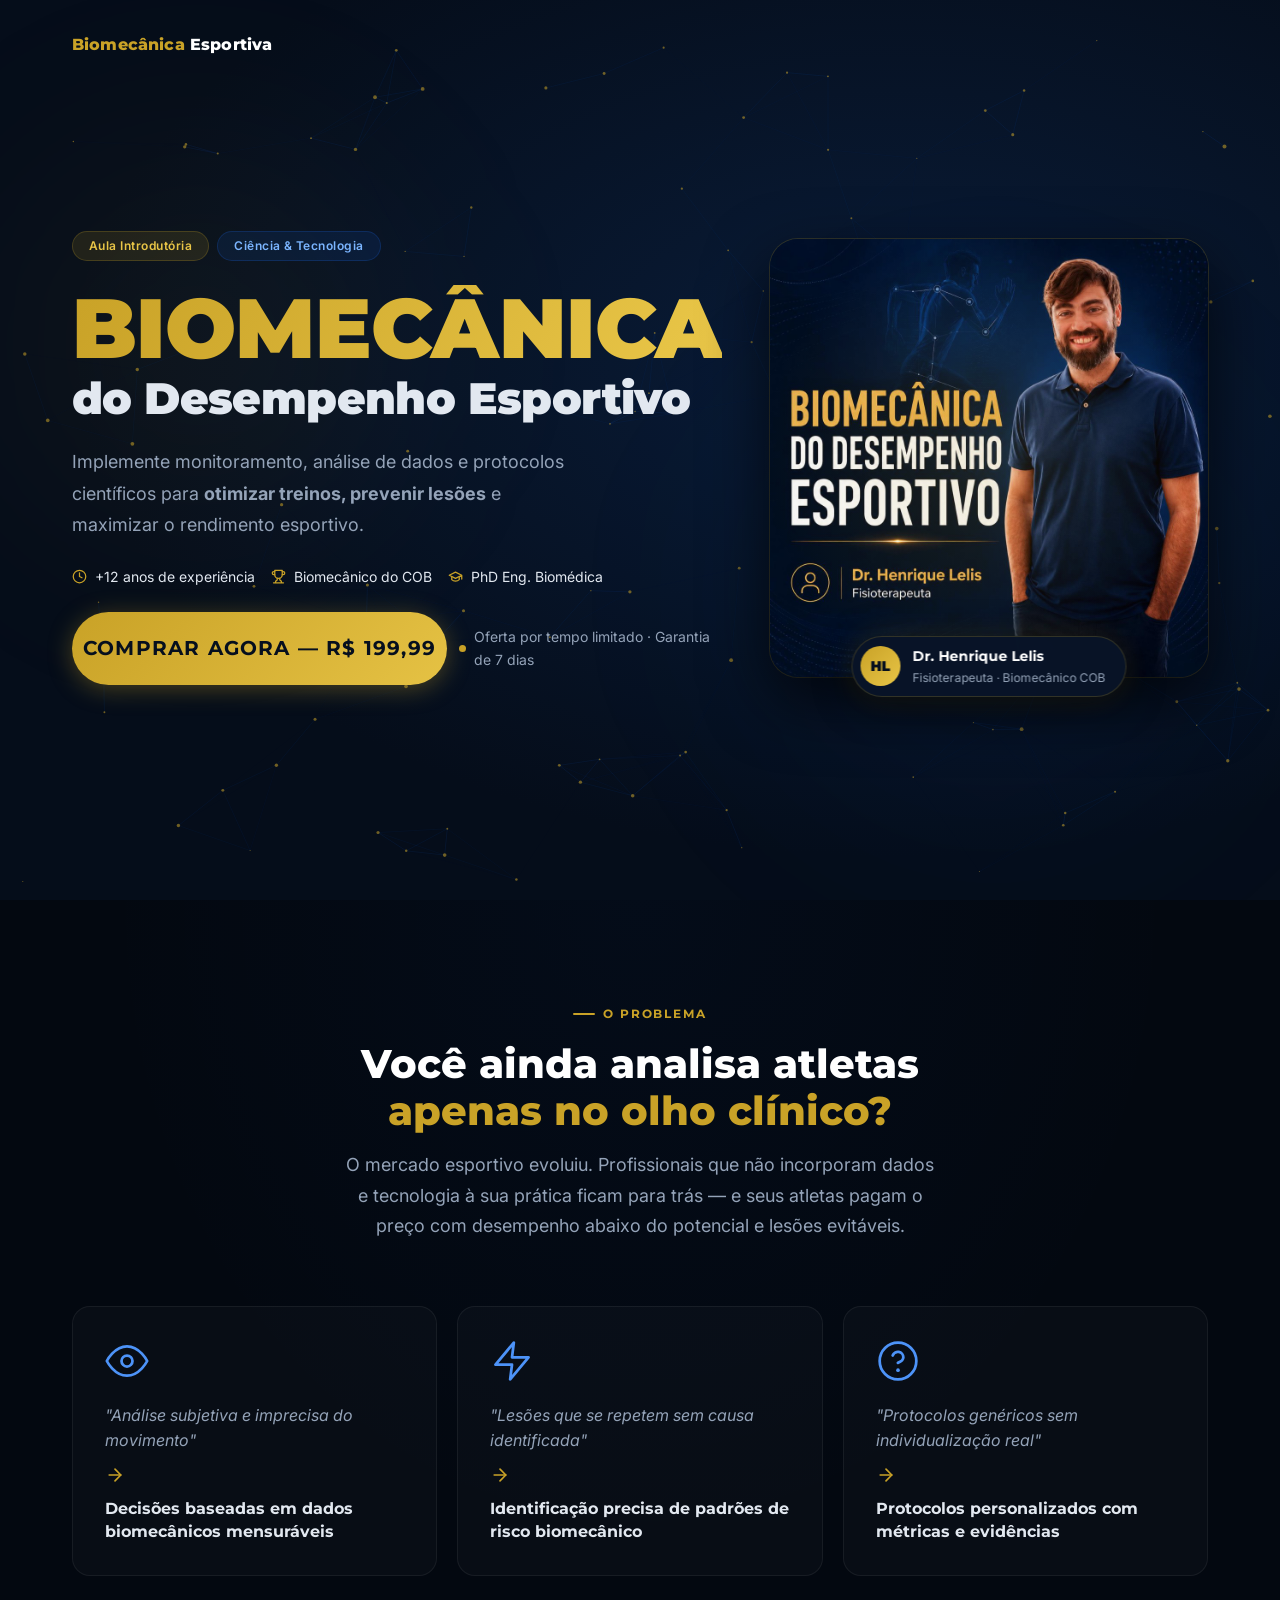
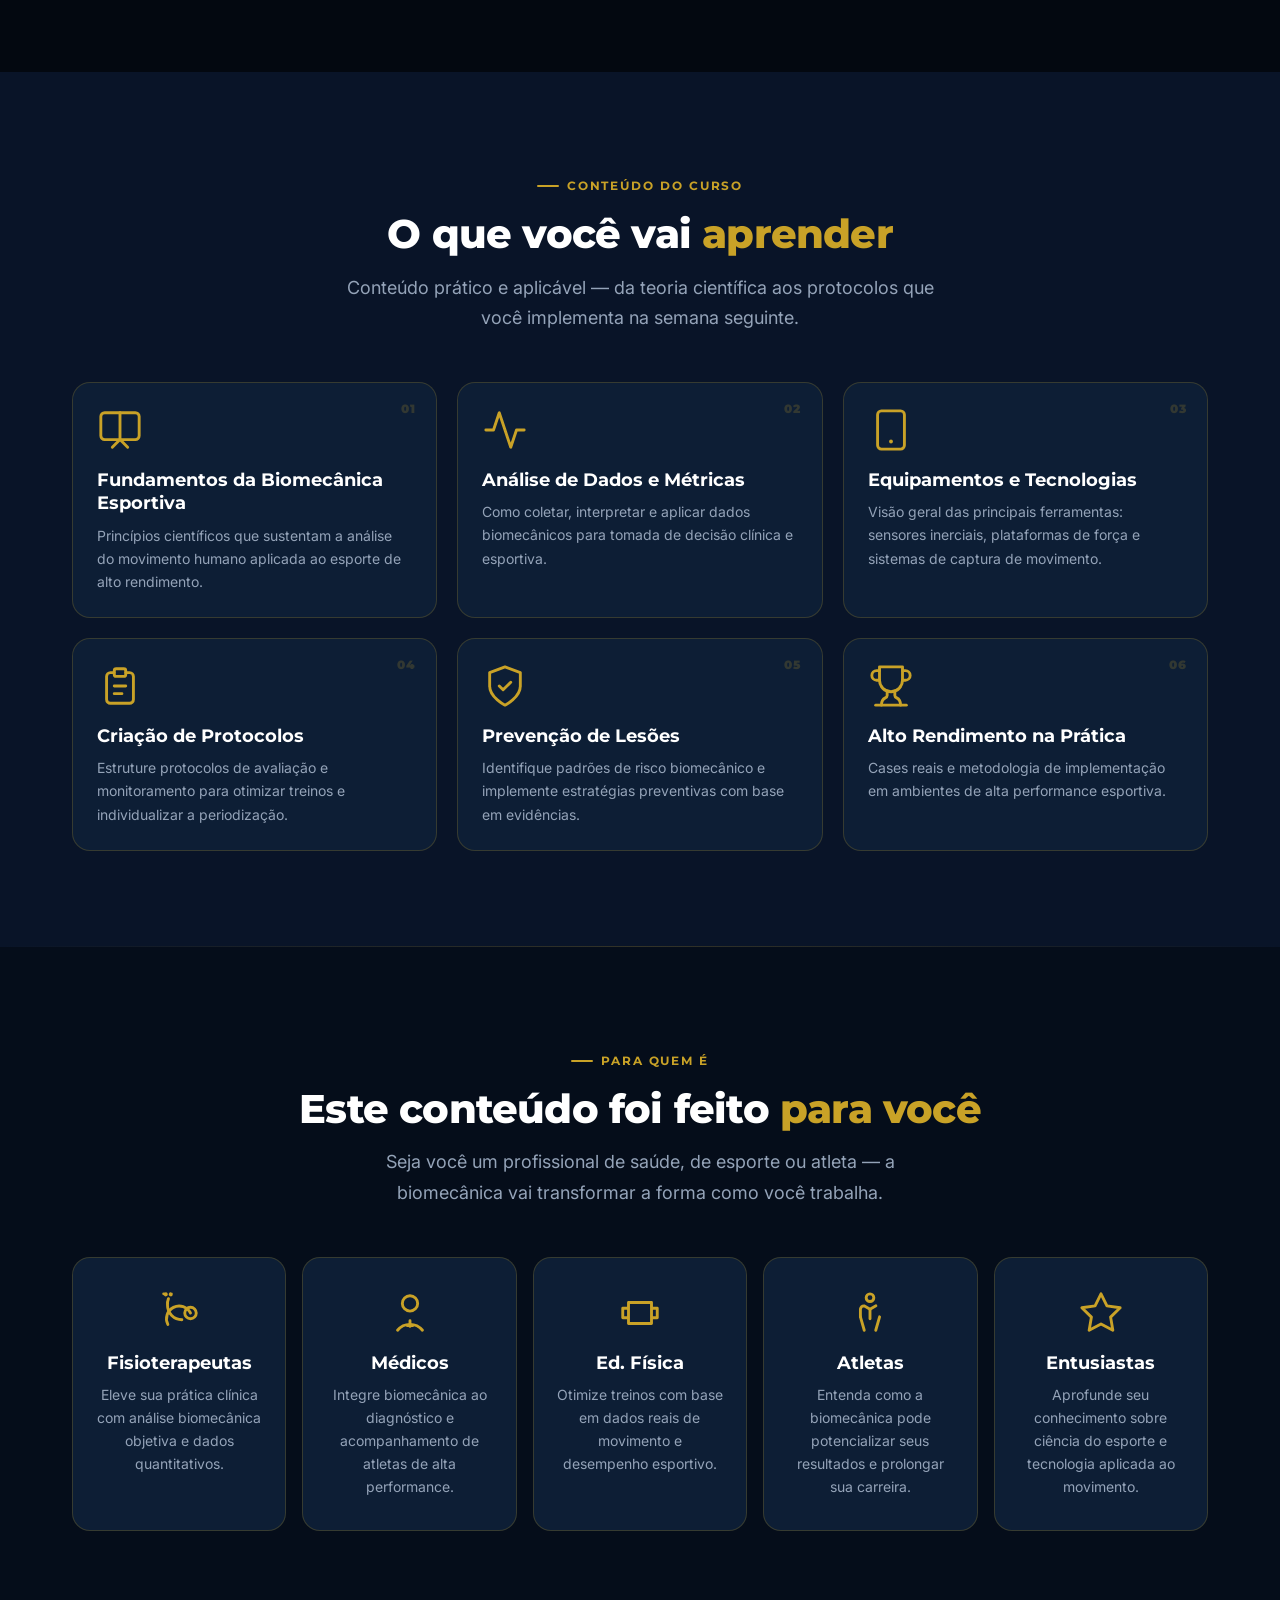
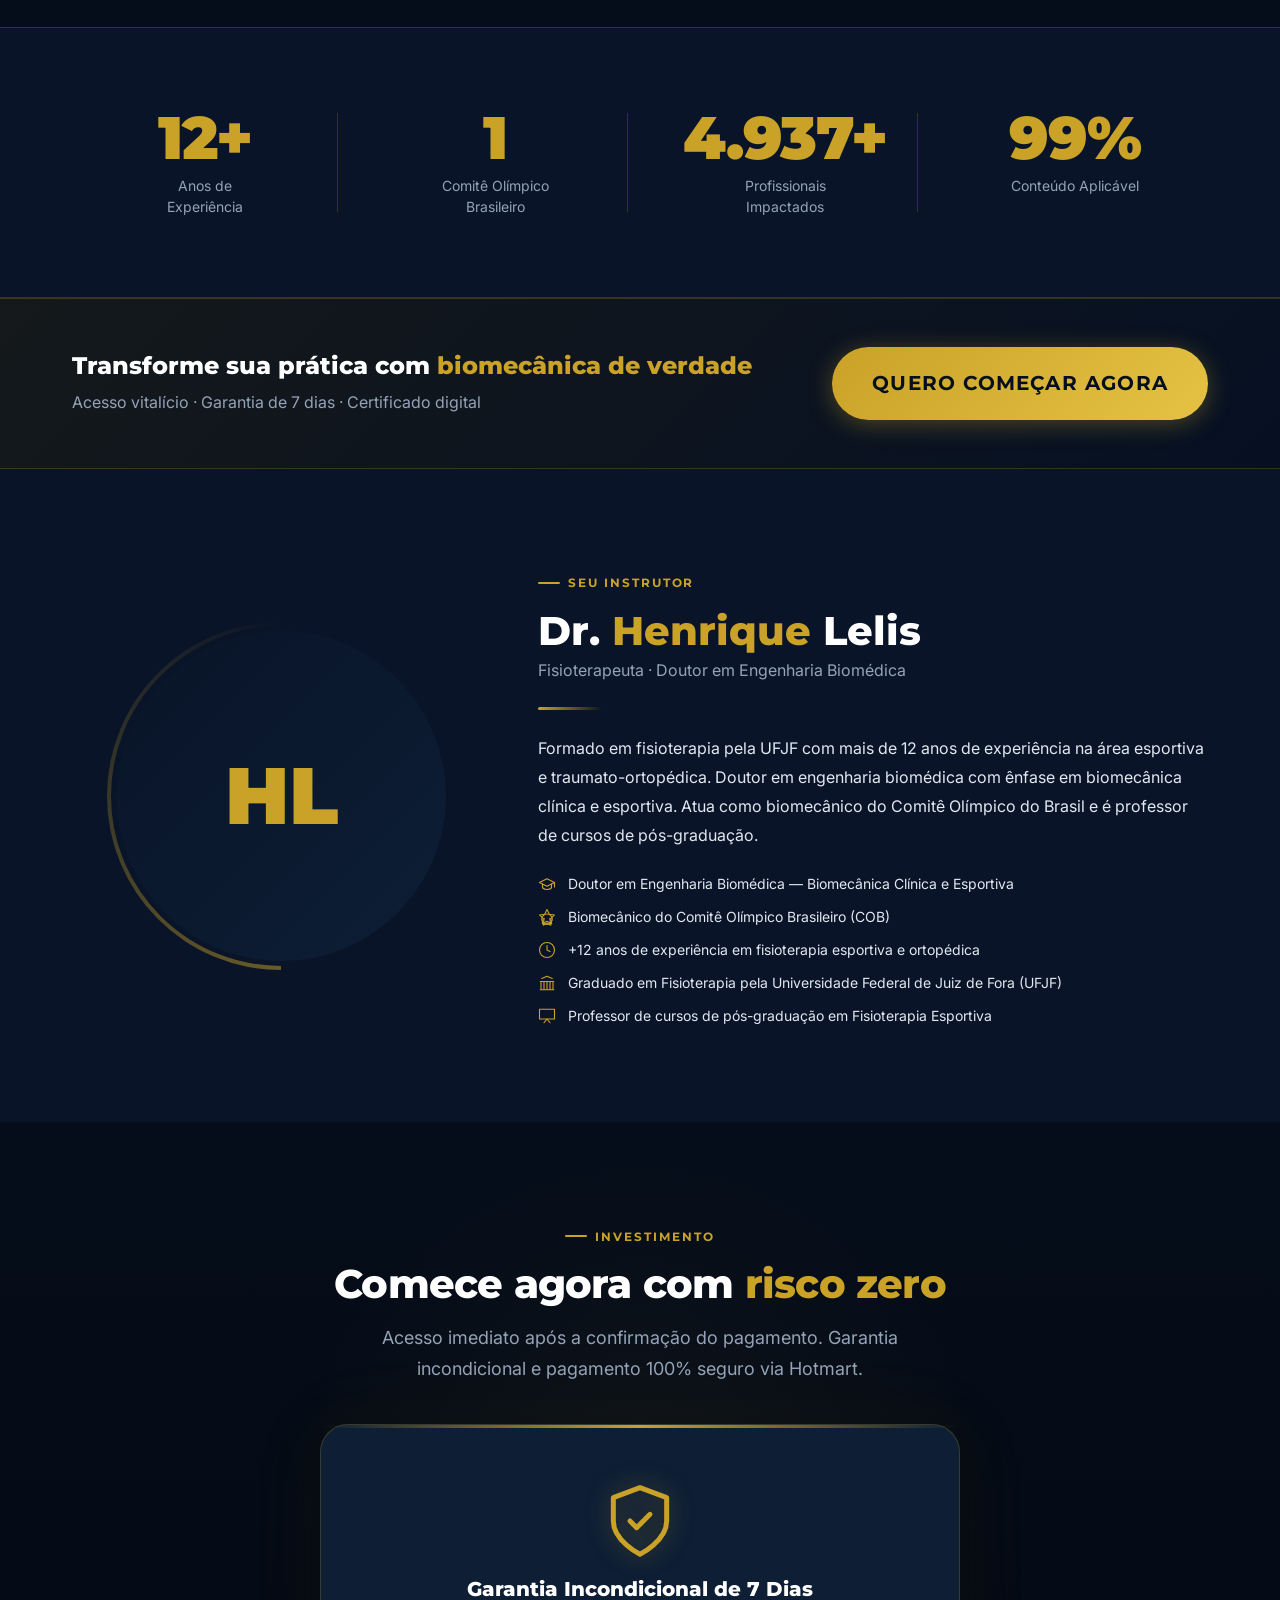
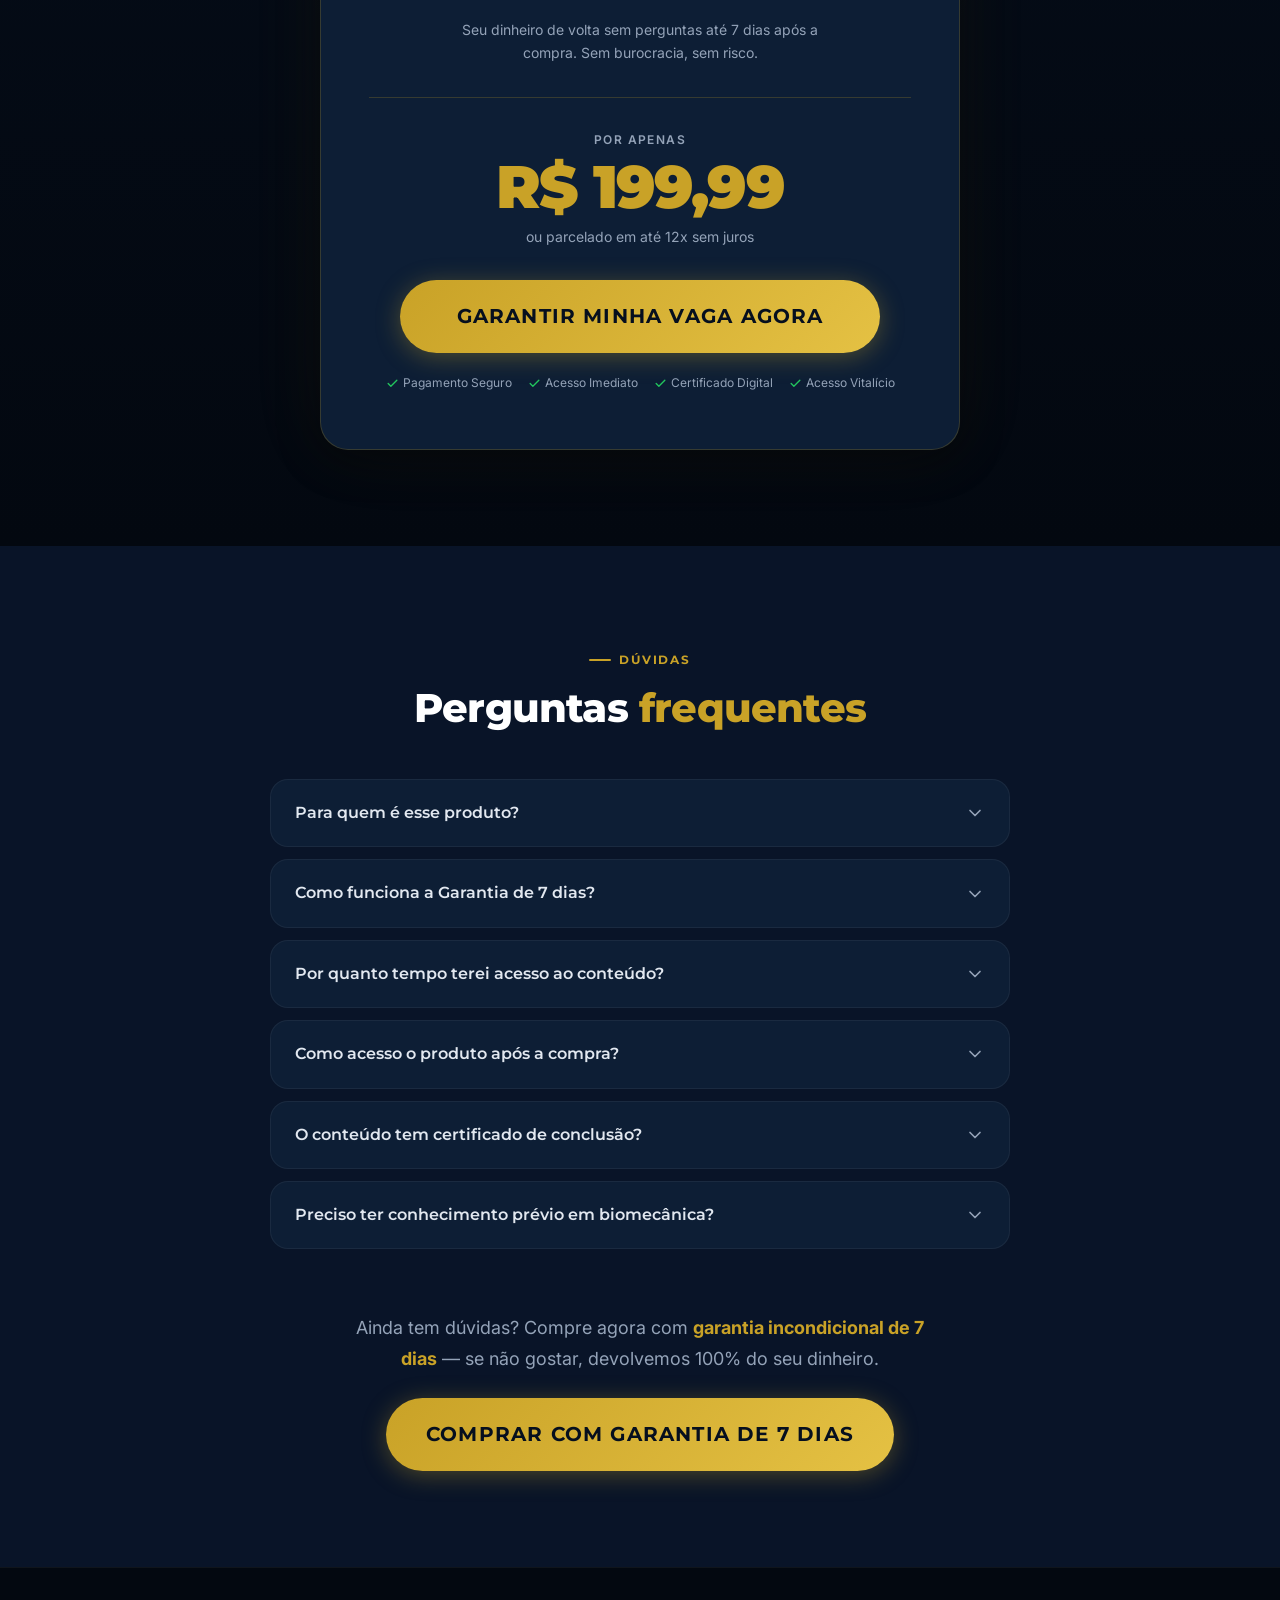
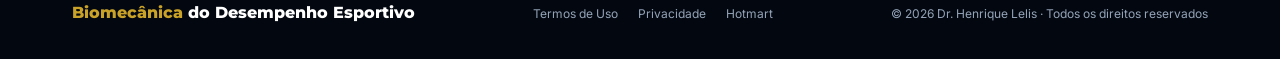
==== index.html @ dc5bc46b "Initial landing page" ====
<!DOCTYPE html>
<html lang="pt-BR">
<head>
  <meta charset="UTF-8" />
  <meta name="viewport" content="width=device-width, initial-scale=1.0" />
  <meta name="description" content="Biomecânica do Desempenho Esportivo — Tecnologia aplicada ao alto rendimento com Dr. Henrique Lelis, biomecânico do Comitê Olímpico Brasileiro. Aprenda a otimizar treinos, prevenir lesões e maximizar resultados." />
  <meta name="theme-color" content="#050D1A" />

  <!-- Open Graph / Social sharing -->
  <meta property="og:type"        content="website" />
  <meta property="og:title"       content="Biomecânica do Desempenho Esportivo — Dr. Henrique Lelis" />
  <meta property="og:description" content="Implemente monitoramento, análise de dados e protocolos para otimizar treinos, prevenir lesões e maximizar resultados esportivos." />
  <meta property="og:image"       content="assets/course-cover.png" />

  <title>Biomecânica do Desempenho Esportivo — Dr. Henrique Lelis</title>

  <!-- Preconnect -->
  <link rel="preconnect" href="https://fonts.googleapis.com" />
  <link rel="preconnect" href="https://fonts.gstatic.com" crossorigin />

  <!-- Google Fonts: Montserrat (headings) + Inter (body) -->
  <link
    href="https://fonts.googleapis.com/css2?family=Inter:wght@400;500;600&family=Montserrat:wght@700;800;900&display=swap"
    rel="stylesheet"
  />

  <link rel="stylesheet" href="css/styles.css" />
</head>
<body>

  <!-- ============================================================
       STICKY HEADER
       ============================================================ -->
  <header id="header" role="banner">
    <div class="container">
      <div class="header-inner">
        <a href="#hero" class="header-logo" aria-label="Topo da página">
          <span class="header-logo-accent">Biomecânica</span>&nbsp;Esportiva
        </a>
        <nav class="header-cta" aria-label="Ação principal">
          <a
            href="#"
            class="btn btn-primary"
            data-cta="header"
            aria-label="Comprar o curso agora"
          >
            <span>Comprar Agora</span>
          </a>
        </nav>
      </div>
    </div>
  </header>

  <main id="main-content">

    <!-- ============================================================
         HERO SECTION
         ============================================================ -->
    <section id="hero" aria-label="Apresentação do curso">
      <!-- Particle canvas (behind everything) -->
      <canvas id="hero-canvas" aria-hidden="true"></canvas>

      <!-- Atmospheric glow overlays -->
      <div class="hero-glow hero-glow-gold" aria-hidden="true"></div>
      <div class="hero-glow hero-glow-blue"  aria-hidden="true"></div>

      <div class="hero-inner">

        <!-- LEFT: Text content -->
        <div class="hero-content">
          <!-- Badges -->
          <div class="hero-badges">
            <span class="badge badge-gold">Aula Introdutória</span>
            <span class="badge badge-blue">Ciência &amp; Tecnologia</span>
          </div>

          <!-- Headline -->
          <h1 class="hero-headline">
            <span class="hero-headline-accent">BIOMECÂNICA</span>
            <span class="hero-headline-sub">do Desempenho Esportivo</span>
          </h1>

          <!-- Tagline -->
          <p class="hero-tagline">
            Implemente monitoramento, análise de dados e protocolos científicos
            para <strong>otimizar treinos, prevenir lesões</strong> e maximizar
            o rendimento esportivo.
          </p>

          <!-- Trust signals -->
          <ul class="hero-trust" aria-label="Credenciais do instrutor">
            <li class="trust-item">
              <svg class="trust-icon" viewBox="0 0 24 24" fill="none" stroke="currentColor" stroke-width="2" stroke-linecap="round" stroke-linejoin="round" aria-hidden="true"><circle cx="12" cy="12" r="10"/><polyline points="12 6 12 12 16 14"/></svg>
              <span>+12 anos de experiência</span>
            </li>
            <li class="trust-item">
              <svg class="trust-icon" viewBox="0 0 24 24" fill="none" stroke="currentColor" stroke-width="2" stroke-linecap="round" stroke-linejoin="round" aria-hidden="true"><path d="M18 2H6v7a6 6 0 0012 0V2z"/><path d="M6 9H4.5a2.5 2.5 0 010-5H6M18 9h1.5a2.5 2.5 0 000-5H18"/><path d="M4 22h16M10 14.66V17c0 .55-.47.98-.97 1.21C7.85 18.75 7 20.24 7 22M14 14.66V17c0 .55.47.98.97 1.21C16.15 18.75 17 20.24 17 22"/></svg>
              <span>Biomecânico do COB</span>
            </li>
            <li class="trust-item">
              <svg class="trust-icon" viewBox="0 0 24 24" fill="none" stroke="currentColor" stroke-width="2" stroke-linecap="round" stroke-linejoin="round" aria-hidden="true"><path d="M22 10v6M2 10l10-5 10 5-10 5z"/><path d="M6 12v5c3 3 9 3 12 0v-5"/></svg>
              <span>PhD Eng. Biomédica</span>
            </li>
          </ul>

          <!-- CTA group -->
          <div class="hero-cta-group">
            <a
              href="#"
              class="btn btn-primary btn-lg btn-pulse"
              data-cta="hero"
              aria-label="Comprar o curso Biomecânica do Desempenho Esportivo"
            >
              <span>COMPRAR AGORA — R$&nbsp;199,99</span>
            </a>
            <div class="hero-urgency" aria-live="polite">
              <span class="urgency-dot" aria-hidden="true"></span>
              <span>Oferta por tempo limitado &middot; Garantia de 7 dias</span>
            </div>
          </div>
        </div>

        <!-- RIGHT: Course cover image -->
        <div class="hero-visual">
          <div class="hero-img-container">
            <div class="hero-img-halo" aria-hidden="true"></div>

            <!-- Course cover (fallback to CSS block if missing) -->
            <img
              src="assets/course-cover.png"
              alt="Capa do curso Biomecânica do Desempenho Esportivo com Dr. Henrique Lelis"
              class="hero-cover-img"
              loading="eager"
              onerror="this.style.display='none';this.nextElementSibling.style.display='flex';"
            />
            <div class="hero-cover-fallback" aria-hidden="true">
              <svg width="72" height="72" viewBox="0 0 24 24" fill="none" stroke="rgba(201,162,39,0.35)" stroke-width="1" stroke-linecap="round" stroke-linejoin="round"><circle cx="12" cy="4" r="2"/><path d="M15.09 8.26L12 10l-3.09-1.74A2 2 0 007 10v4M12 10v5M7 14l2 7M17 14l-2 7"/></svg>
              <span class="hero-cover-fallback-title">BIOMECÂNICA<br/>DO DESEMPENHO<br/>ESPORTIVO</span>
            </div>

            <!-- Author badge -->
            <div class="hero-author-badge" aria-label="Instrutor">
              <div class="badge-avatar" aria-hidden="true">HL</div>
              <div class="badge-info">
                <span class="badge-name">Dr. Henrique Lelis</span>
                <span class="badge-role">Fisioterapeuta · Biomecânico COB</span>
              </div>
            </div>
          </div>
        </div>

      </div>
    </section>

    <!-- ============================================================
         PAIN → SOLUTION SECTION
         ============================================================ -->
    <section id="pain" class="section-py" aria-labelledby="pain-heading">
      <div class="container">
        <div class="pain-header text-center" data-reveal>
          <p class="section-label">O problema</p>
          <h2 id="pain-heading" class="pain-headline">
            Você ainda analisa atletas<br />
            <span>apenas no olho clínico?</span>
          </h2>
          <p class="pain-sub">
            O mercado esportivo evoluiu. Profissionais que não incorporam dados
            e tecnologia à sua prática ficam para trás — e seus atletas pagam
            o preço com desempenho abaixo do potencial e lesões evitáveis.
          </p>
        </div>

        <div id="pain-grid" class="pain-grid" data-reveal aria-label="Problemas e soluções">
          <!-- Populated by JS from CONFIG.painPoints -->
        </div>
      </div>
    </section>

    <!-- ============================================================
         MODULES / WHAT YOU'LL LEARN
         ============================================================ -->
    <section id="modules" class="section-py" aria-labelledby="modules-heading">
      <div class="container">
        <div class="modules-header text-center" data-reveal>
          <p class="section-label">Conteúdo do curso</p>
          <h2 id="modules-heading" class="section-title">
            O que você vai <span>aprender</span>
          </h2>
          <p class="section-description">
            Conteúdo prático e aplicável — da teoria científica aos protocolos
            que você implementa na semana seguinte.
          </p>
        </div>

        <div id="modules-grid" class="modules-grid" data-reveal aria-label="Módulos do curso">
          <!-- Populated by JS from CONFIG.modules -->
        </div>
      </div>
    </section>

    <!-- ============================================================
         AUDIENCE — FOR WHOM
         ============================================================ -->
    <section id="audience" class="section-py" aria-labelledby="audience-heading">
      <div class="container">
        <div class="audience-header text-center" data-reveal>
          <p class="section-label">Para quem é</p>
          <h2 id="audience-heading" class="section-title">
            Este conteúdo foi feito <span>para você</span>
          </h2>
          <p class="section-description">
            Seja você um profissional de saúde, de esporte ou atleta — a
            biomecânica vai transformar a forma como você trabalha.
          </p>
        </div>

        <div id="audience-grid" class="audience-grid" data-reveal aria-label="Público-alvo do curso">
          <!-- Populated by JS from CONFIG.audience -->
        </div>
      </div>
    </section>

    <!-- ============================================================
         STATS / SOCIAL PROOF BAR
         ============================================================ -->
    <section id="stats" aria-label="Credenciais e números">
      <div class="container">
        <div id="stats-grid" class="stats-grid">
          <!-- Populated by JS from CONFIG.stats — counters animate on scroll -->
        </div>
      </div>
    </section>

    <!-- ============================================================
         MID-PAGE CTA BANNER
         ============================================================ -->
    <section id="cta-mid" aria-label="Chamada para ação">
      <div class="container">
        <div class="cta-mid-inner" data-reveal>
          <div class="cta-mid-text">
            <h2 class="cta-mid-title">
              Transforme sua prática com <span>biomecânica de verdade</span>
            </h2>
            <p class="cta-mid-desc">
              Acesso vitalício · Garantia de 7 dias · Certificado digital
            </p>
          </div>
          <a
            href="#"
            class="btn btn-primary btn-lg"
            data-cta="cta_mid"
            aria-label="Adquirir o curso agora"
          >
            <span>QUERO COMEÇAR AGORA</span>
          </a>
        </div>
      </div>
    </section>

    <!-- ============================================================
         AUTHOR SECTION
         ============================================================ -->
    <section id="author" class="section-py" aria-labelledby="author-heading">
      <div class="container">
        <div class="author-grid" data-reveal>

          <!-- Photo -->
          <div class="author-img-wrapper">
            <div class="author-img-frame">
              <img
                src="assets/author.jpg"
                alt="Foto de Dr. Henrique Lelis — Fisioterapeuta e Biomecânico do COB"
                class="author-photo"
                loading="lazy"
                onerror="this.style.display='none';this.nextElementSibling.style.display='flex';"
              />
              <div class="author-initials" aria-hidden="true">HL</div>
            </div>
          </div>

          <!-- Content -->
          <div class="author-content">
            <div class="author-name-block">
              <p class="section-label">Seu instrutor</p>
              <h2 id="author-heading" class="author-name">
                Dr.&nbsp;<span>Henrique</span>&nbsp;Lelis
              </h2>
              <p class="author-role">Fisioterapeuta · Doutor em Engenharia Biomédica</p>
            </div>

            <div class="author-separator" aria-hidden="true"></div>

            <p class="author-bio">
              Formado em fisioterapia pela UFJF com mais de 12 anos de experiência
              na área esportiva e traumato-ortopédica. Doutor em engenharia biomédica
              com ênfase em biomecânica clínica e esportiva. Atua como biomecânico
              do Comitê Olímpico do Brasil e é professor de cursos de pós-graduação.
            </p>

            <ul id="author-credentials" class="credentials-list" aria-label="Credenciais do Dr. Henrique Lelis">
              <!-- Populated by JS from CONFIG.author.credentials -->
            </ul>
          </div>

        </div>
      </div>
    </section>

    <!-- ============================================================
         OFFER + GUARANTEE + PRICING SECTION
         ============================================================ -->
    <section id="offer" class="section-py" aria-labelledby="offer-heading">
      <div class="container">
        <div class="text-center" data-reveal style="margin-bottom: var(--sp-10)">
          <p class="section-label">Investimento</p>
          <h2 id="offer-heading" class="section-title">
            Comece agora com <span>risco zero</span>
          </h2>
          <p class="section-description">
            Acesso imediato após a confirmação do pagamento.
            Garantia incondicional e pagamento 100% seguro via Hotmart.
          </p>
        </div>

        <div class="offer-card" data-reveal>
          <!-- Gold top bar via ::before pseudo -->

          <!-- Guarantee -->
          <div class="guarantee-block">
            <svg
              class="guarantee-shield"
              viewBox="0 0 24 24"
              fill="none"
              stroke="currentColor"
              stroke-width="1.5"
              stroke-linecap="round"
              stroke-linejoin="round"
              aria-label="Ícone de garantia"
            >
              <path d="M12 22s8-4 8-10V5l-8-3-8 3v7c0 6 8 10 8 10z"/>
              <polyline points="9 12 11 14 15 10"/>
            </svg>
            <p id="guarantee-title" class="guarantee-title">
              Garantia Incondicional de 7 Dias
            </p>
            <p id="guarantee-desc" class="guarantee-desc">
              Seu dinheiro de volta sem perguntas até 7 dias após a compra.
              Sem burocracia, sem risco.
            </p>
          </div>

          <div class="offer-divider" aria-hidden="true"></div>

          <!-- Pricing -->
          <div class="offer-price-block">
            <p class="offer-label">por apenas</p>
            <p id="offer-price" class="offer-price">R$&nbsp;199,99</p>
            <p id="offer-installments" class="offer-installments">
              ou parcelado em até 12x sem juros
            </p>
          </div>

          <!-- CTA -->
          <div class="offer-cta-wrapper">
            <a
              href="#"
              class="btn btn-primary btn-xl btn-pulse"
              data-cta="offer"
              aria-label="Garantir minha vaga no curso agora"
            >
              <span>GARANTIR MINHA VAGA AGORA</span>
            </a>

            <!-- Security badges -->
            <ul class="offer-security" aria-label="Selos de segurança">
              <li class="security-item">
                <svg class="security-icon" viewBox="0 0 24 24" fill="none" stroke="currentColor" stroke-width="2.5" stroke-linecap="round" stroke-linejoin="round" aria-hidden="true"><polyline points="20 6 9 17 4 12"/></svg>
                <span>Pagamento Seguro</span>
              </li>
              <li class="security-item">
                <svg class="security-icon" viewBox="0 0 24 24" fill="none" stroke="currentColor" stroke-width="2.5" stroke-linecap="round" stroke-linejoin="round" aria-hidden="true"><polyline points="20 6 9 17 4 12"/></svg>
                <span>Acesso Imediato</span>
              </li>
              <li class="security-item">
                <svg class="security-icon" viewBox="0 0 24 24" fill="none" stroke="currentColor" stroke-width="2.5" stroke-linecap="round" stroke-linejoin="round" aria-hidden="true"><polyline points="20 6 9 17 4 12"/></svg>
                <span>Certificado Digital</span>
              </li>
              <li class="security-item">
                <svg class="security-icon" viewBox="0 0 24 24" fill="none" stroke="currentColor" stroke-width="2.5" stroke-linecap="round" stroke-linejoin="round" aria-hidden="true"><polyline points="20 6 9 17 4 12"/></svg>
                <span>Acesso Vitalício</span>
              </li>
            </ul>
          </div>
        </div>

      </div>
    </section>

    <!-- ============================================================
         FAQ SECTION
         ============================================================ -->
    <section id="faq" class="section-py" aria-labelledby="faq-heading">
      <div class="container">
        <div class="faq-header text-center" data-reveal>
          <p class="section-label">Dúvidas</p>
          <h2 id="faq-heading" class="section-title">
            Perguntas <span>frequentes</span>
          </h2>
        </div>

        <div id="faq-list" data-reveal aria-label="Perguntas frequentes sobre o curso">
          <!-- Populated by JS from CONFIG.faq -->
        </div>

        <!-- Bottom CTA after FAQ -->
        <div class="text-center" style="margin-top: var(--sp-16)" data-reveal>
          <p class="section-description" style="margin-bottom: var(--sp-6)">
            Ainda tem dúvidas? Compre agora com <strong style="color:var(--clr-gold)">garantia incondicional de 7 dias</strong> — se não gostar, devolvemos 100% do seu dinheiro.
          </p>
          <a
            href="#"
            class="btn btn-primary btn-lg"
            data-cta="faq_bottom"
            aria-label="Comprar o curso com garantia"
          >
            <span>COMPRAR COM GARANTIA DE 7 DIAS</span>
          </a>
        </div>

      </div>
    </section>

  </main><!-- /main -->

  <!-- ============================================================
       FOOTER
       ============================================================ -->
  <footer role="contentinfo">
    <div class="container">
      <div class="footer-inner">
        <div class="footer-logo">
          <span>Biomecânica</span>&nbsp;do Desempenho Esportivo
        </div>

        <nav class="footer-links" aria-label="Links do rodapé">
          <a href="https://www.hotmart.com/terms" target="_blank" rel="noopener noreferrer">Termos de Uso</a>
          <a href="https://www.hotmart.com/privacy" target="_blank" rel="noopener noreferrer">Privacidade</a>
          <a href="https://www.hotmart.com" target="_blank" rel="noopener noreferrer">Hotmart</a>
        </nav>

        <p class="footer-copy">
          &copy; 2026 Dr. Henrique Lelis &middot; Todos os direitos reservados
        </p>
      </div>
    </div>
  </footer>

  <!-- ============================================================
       FLOATING MOBILE CTA
       ============================================================ -->
  <div id="floating-cta" role="complementary" aria-label="Compra rápida">
    <a
      href="#"
      class="floating-btn"
      data-cta="floating"
      aria-label="Comprar o curso agora por R$ 199,99"
    >
      COMPRAR AGORA — R$&nbsp;199,99
    </a>
  </div>

  <script src="js/main.js"></script>
</body>
</html>
---- css/styles.css ----
/* ============================================================
   BIOMECÂNICA DO DESEMPENHO ESPORTIVO — styles.css
   Design System · Sections · Animations · Responsive
   ============================================================ */

/* ============================================================
   1. ROOT DESIGN TOKENS
   ============================================================ */
:root {
  /* Color palette — extracted from course cover & brand */
  --clr-bg:          #050D1A;
  --clr-bg-2:        #091428;
  --clr-bg-3:        #0D1E35;
  --clr-bg-dark:     #030810;
  --clr-gold:        #C9A227;
  --clr-gold-lt:     #E8C547;
  --clr-gold-dim:    rgba(201, 162, 39, 0.12);
  --clr-gold-border: rgba(201, 162, 39, 0.22);
  --clr-gold-glow:   rgba(201, 162, 39, 0.35);
  --clr-blue:        #1A6CF5;
  --clr-blue-lt:     #4D93F8;
  --clr-blue-dim:    rgba(26, 108, 245, 0.10);
  --clr-txt:         #FFFFFF;
  --clr-txt-2:       #E2E8F0;
  --clr-txt-muted:   #94A3B8;
  --clr-success:     #22C55E;
  --clr-success-dim: rgba(34, 197, 94, 0.12);

  /* Typography */
  --ff-head: 'Montserrat', system-ui, sans-serif;
  --ff-body: 'Inter', system-ui, sans-serif;

  /* Fluid type scale */
  --fs-xs:   clamp(0.7rem,  1.5vw,  0.75rem);
  --fs-sm:   clamp(0.8rem,  1.8vw,  0.875rem);
  --fs-base: clamp(0.875rem,2vw,    1rem);
  --fs-lg:   clamp(1rem,    2.5vw,  1.125rem);
  --fs-xl:   clamp(1.1rem,  3vw,    1.25rem);
  --fs-2xl:  clamp(1.25rem, 3.5vw,  1.5rem);
  --fs-3xl:  clamp(1.5rem,  4vw,    2rem);
  --fs-4xl:  clamp(2rem,    5vw,    2.5rem);
  --fs-5xl:  clamp(2.5rem,  6.5vw,  3.75rem);
  --fs-hero: clamp(2.8rem,  8vw,    5.25rem);

  /* Spacing */
  --sp-1:  0.25rem;
  --sp-2:  0.5rem;
  --sp-3:  0.75rem;
  --sp-4:  1rem;
  --sp-5:  1.25rem;
  --sp-6:  1.5rem;
  --sp-8:  2rem;
  --sp-10: 2.5rem;
  --sp-12: 3rem;
  --sp-16: 4rem;
  --sp-20: 5rem;
  --sp-24: 6rem;

  /* Border radius */
  --r-sm:   4px;
  --r-md:   10px;
  --r-lg:   18px;
  --r-xl:   28px;
  --r-full: 9999px;

  /* Shadows */
  --sh-card:    0 8px 40px rgba(0,0,0,0.45);
  --sh-gold:    0 0 40px rgba(201,162,39,0.22);
  --sh-blue:    0 0 40px rgba(26,108,245,0.18);

  /* Transitions */
  --tr-fast: 140ms ease;
  --tr-base: 280ms cubic-bezier(0.4,0,0.2,1);
  --tr-slow: 580ms cubic-bezier(0.4,0,0.2,1);

  /* Layout */
  --max-w:  1200px;
  --gutter: clamp(1rem, 5vw, 2rem);
  --section-py: clamp(4rem, 8vw, 6rem);
}

/* ============================================================
   2. RESET & BASE
   ============================================================ */
*, *::before, *::after { box-sizing: border-box; margin: 0; padding: 0; }

html {
  scroll-behavior: smooth;
  -webkit-font-smoothing: antialiased;
  -moz-osx-font-smoothing: grayscale;
  text-rendering: optimizeLegibility;
}

body {
  font-family: var(--ff-body);
  font-size: var(--fs-base);
  line-height: 1.65;
  color: var(--clr-txt);
  background: var(--clr-bg);
  overflow-x: hidden;
}

img   { display: block; max-width: 100%; height: auto; }
a     { text-decoration: none; color: inherit; }
button{ cursor: pointer; border: none; background: none; font: inherit; color: inherit; }
ul,ol { list-style: none; }
svg   { display: block; }

::selection {
  background: rgba(201,162,39,0.28);
  color: var(--clr-txt);
}

::-webkit-scrollbar       { width: 6px; }
::-webkit-scrollbar-track { background: var(--clr-bg); }
::-webkit-scrollbar-thumb { background: rgba(201,162,39,0.3); border-radius: var(--r-full); }
::-webkit-scrollbar-thumb:hover { background: rgba(201,162,39,0.55); }

/* ============================================================
   3. LAYOUT UTILITIES
   ============================================================ */
.container {
  width: 100%;
  max-width: var(--max-w);
  margin: 0 auto;
  padding: 0 var(--gutter);
}

.section-py { padding-block: var(--section-py); }

.text-center { text-align: center; }
.text-center .section-description,
.text-center .section-label { margin-inline: auto; }

/* ============================================================
   4. TYPOGRAPHY COMPONENTS
   ============================================================ */
.section-label {
  display: inline-flex;
  align-items: center;
  gap: var(--sp-2);
  font-family: var(--ff-head);
  font-size: var(--fs-xs);
  font-weight: 700;
  letter-spacing: 0.16em;
  text-transform: uppercase;
  color: var(--clr-gold);
  margin-bottom: var(--sp-4);
}

.section-label::before {
  content: '';
  display: block;
  width: 22px;
  height: 2px;
  background: var(--clr-gold);
  border-radius: var(--r-full);
  flex-shrink: 0;
}

.section-title {
  font-family: var(--ff-head);
  font-size: var(--fs-4xl);
  font-weight: 800;
  line-height: 1.12;
  letter-spacing: -0.02em;
  color: var(--clr-txt);
  margin-bottom: var(--sp-4);
}

.section-title span { color: var(--clr-gold); }

.section-description {
  font-size: var(--fs-lg);
  color: var(--clr-txt-muted);
  max-width: 600px;
  line-height: 1.7;
}

/* ============================================================
   5. SCROLL REVEAL SYSTEM
   ============================================================ */
[data-reveal] {
  opacity: 0;
  transform: translateY(36px);
  transition: opacity var(--tr-slow), transform var(--tr-slow);
}

[data-reveal].is-visible {
  opacity: 1;
  transform: translateY(0);
}

[data-stagger] {
  opacity: 0;
  transform: translateY(24px);
  transition:
    opacity 480ms cubic-bezier(0.4,0,0.2,1),
    transform 480ms cubic-bezier(0.4,0,0.2,1);
}

[data-reveal].is-visible [data-stagger] {
  opacity: 1;
  transform: translateY(0);
}

/* ============================================================
   6. BUTTON SYSTEM
   ============================================================ */
.btn {
  display: inline-flex;
  align-items: center;
  justify-content: center;
  gap: var(--sp-2);
  padding: var(--sp-4) var(--sp-8);
  border-radius: var(--r-full);
  font-family: var(--ff-head);
  font-size: var(--fs-base);
  font-weight: 700;
  letter-spacing: 0.06em;
  text-transform: uppercase;
  white-space: nowrap;
  transition: all var(--tr-base);
  position: relative;
  overflow: hidden;
  isolation: isolate;
}

/* Primary CTA — Gold gradient */
.btn-primary {
  background: linear-gradient(135deg, var(--clr-gold) 0%, var(--clr-gold-lt) 60%, var(--clr-gold) 100%);
  background-size: 200% auto;
  color: #060F1E;
  box-shadow: 0 4px 24px var(--clr-gold-glow);
}

.btn-primary::after {
  content: '';
  position: absolute;
  inset: 0;
  background: rgba(255,255,255,0);
  transition: background var(--tr-fast);
  border-radius: inherit;
}

.btn-primary:hover {
  background-position: right center;
  transform: translateY(-2px);
  box-shadow: 0 8px 36px rgba(201,162,39,0.52);
}

.btn-primary:active { transform: translateY(0); }

/* Size modifiers */
.btn-lg  { padding: var(--sp-5) var(--sp-10); font-size: var(--fs-xl); }
.btn-xl  { padding: var(--sp-5) var(--sp-12); font-size: var(--fs-xl); width: 100%; max-width: 480px; }

/* Pulse animation for primary CTA */
.btn-pulse {
  animation: pulseRing 2.8s ease-in-out infinite;
}

@keyframes pulseRing {
  0%,100% { box-shadow: 0 4px 24px rgba(201,162,39,0.35), 0 0 0 0 rgba(201,162,39,0.4); }
  55%     { box-shadow: 0 8px 36px rgba(201,162,39,0.5),  0 0 0 14px rgba(201,162,39,0); }
}

/* ============================================================
   7. BADGE COMPONENTS
   ============================================================ */
.badge {
  display: inline-flex;
  align-items: center;
  gap: var(--sp-2);
  padding: var(--sp-1) calc(var(--sp-3) + var(--sp-1));
  border-radius: var(--r-full);
  font-size: var(--fs-xs);
  font-weight: 600;
  letter-spacing: 0.04em;
}

.badge-gold {
  background: var(--clr-gold-dim);
  border: 1px solid var(--clr-gold-border);
  color: var(--clr-gold-lt);
}

.badge-blue {
  background: var(--clr-blue-dim);
  border: 1px solid rgba(26,108,245,0.2);
  color: #7BB5FF;
}

/* ============================================================
   8. CARD COMPONENT
   ============================================================ */
.card {
  background: var(--clr-bg-3);
  border: 1px solid var(--clr-gold-border);
  border-radius: var(--r-lg);
  padding: var(--sp-6);
  transition: transform var(--tr-base), border-color var(--tr-base), box-shadow var(--tr-base);
}

.card:hover {
  transform: translateY(-5px);
  border-color: rgba(201,162,39,0.48);
  box-shadow: var(--sh-card), 0 0 28px rgba(201,162,39,0.10);
}

.card-icon-wrap {
  width: 46px;
  height: 46px;
  color: var(--clr-gold);
  margin-bottom: var(--sp-4);
  transition: color var(--tr-base);
}

.card:hover .card-icon-wrap { color: var(--clr-gold-lt); }

.card-title {
  font-family: var(--ff-head);
  font-size: var(--fs-lg);
  font-weight: 700;
  color: var(--clr-txt);
  margin-bottom: var(--sp-2);
  line-height: 1.3;
}

.card-desc {
  font-size: var(--fs-sm);
  color: var(--clr-txt-muted);
  line-height: 1.65;
}

/* ============================================================
   9. HEADER
   ============================================================ */
#header {
  position: fixed;
  inset: 0 0 auto;
  z-index: 900;
  padding-block: var(--sp-4);
  transition: background var(--tr-base), padding var(--tr-base),
              border-color var(--tr-base), box-shadow var(--tr-base),
              transform var(--tr-base);
}

#header.is-scrolled {
  background: rgba(5,13,26,0.96);
  backdrop-filter: blur(24px);
  -webkit-backdrop-filter: blur(24px);
  border-bottom: 1px solid var(--clr-gold-border);
  box-shadow: 0 4px 40px rgba(0,0,0,0.6);
  padding-block: var(--sp-3);
}

#header.is-hidden { transform: translateY(-100%); }

.header-inner {
  display: flex;
  align-items: center;
  justify-content: space-between;
  gap: var(--sp-6);
}

.header-logo {
  font-family: var(--ff-head);
  font-size: var(--fs-base);
  font-weight: 800;
  letter-spacing: 0.01em;
  white-space: nowrap;
}

.header-logo-accent { color: var(--clr-gold); }

.header-cta {
  opacity: 0;
  transform: translateY(-6px);
  pointer-events: none;
  transition: opacity var(--tr-base), transform var(--tr-base);
}

#header.is-scrolled .header-cta {
  opacity: 1;
  transform: translateY(0);
  pointer-events: auto;
}

/* ============================================================
   10. HERO SECTION
   ============================================================ */
#hero {
  position: relative;
  min-height: 100vh;
  min-height: 100svh;
  display: flex;
  align-items: center;
  overflow: hidden;
  background:
    radial-gradient(ellipse at 70% 40%, rgba(10,30,60,0.9) 0%, var(--clr-bg) 65%),
    var(--clr-bg);
}

/* Particle canvas */
#hero-canvas {
  position: absolute;
  inset: 0;
  width: 100%;
  height: 100%;
  pointer-events: none;
}

/* Atmospheric glows */
.hero-glow {
  position: absolute;
  border-radius: 50%;
  filter: blur(90px);
  pointer-events: none;
}

.hero-glow-gold {
  width: clamp(300px, 50vw, 600px);
  height: clamp(300px, 50vw, 600px);
  background: radial-gradient(circle, rgba(201,162,39,0.07) 0%, transparent 70%);
  top: 5%;
  left: -8%;
}

.hero-glow-blue {
  width: clamp(350px, 55vw, 700px);
  height: clamp(350px, 55vw, 700px);
  background: radial-gradient(circle, rgba(26,108,245,0.06) 0%, transparent 70%);
  bottom: -5%;
  right: -5%;
}

/* Hero layout grid */
.hero-inner {
  position: relative;
  z-index: 1;
  width: 100%;
  max-width: var(--max-w);
  margin: 0 auto;
  padding: calc(var(--sp-24) + 2rem) var(--gutter) var(--sp-16);
  display: grid;
  grid-template-columns: 1fr;
  gap: var(--sp-12);
  align-items: center;
}

@media (min-width: 1024px) {
  .hero-inner {
    grid-template-columns: 1fr 1fr;
    padding-top: var(--sp-20);
  }
}

/* Hero content */
.hero-content {
  display: flex;
  flex-direction: column;
  gap: var(--sp-6);
}

.hero-badges {
  display: flex;
  flex-wrap: wrap;
  gap: var(--sp-2);
}

/* Hero headline */
.hero-headline {
  font-family: var(--ff-head);
  font-weight: 900;
  line-height: 1.04;
  letter-spacing: -0.025em;
}

.hero-headline-accent {
  display: block;
  font-size: var(--fs-hero);
  background: linear-gradient(120deg, var(--clr-gold) 0%, var(--clr-gold-lt) 45%, var(--clr-gold) 100%);
  background-size: 220% auto;
  -webkit-background-clip: text;
  -webkit-text-fill-color: transparent;
  background-clip: text;
  animation: shimmer 4.5s linear infinite;
}

.hero-headline-sub {
  display: block;
  font-size: clamp(1.5rem, 4vw, 2.75rem);
  color: var(--clr-txt-2);
  margin-top: var(--sp-1);
}

@keyframes shimmer {
  0%   { background-position: 0% center; }
  100% { background-position: 220% center; }
}

/* Hero tagline */
.hero-tagline {
  font-size: var(--fs-lg);
  color: var(--clr-txt-muted);
  max-width: 520px;
  line-height: 1.75;
}

/* Trust signals */
.hero-trust {
  display: flex;
  flex-wrap: wrap;
  gap: var(--sp-4);
}

.trust-item {
  display: flex;
  align-items: center;
  gap: var(--sp-2);
  font-size: var(--fs-sm);
  color: var(--clr-txt-2);
}

.trust-icon {
  width: 15px;
  height: 15px;
  color: var(--clr-gold);
  flex-shrink: 0;
}

/* CTA group */
.hero-cta-group {
  display: flex;
  flex-direction: column;
  align-items: flex-start;
  gap: var(--sp-3);
}

.hero-urgency {
  display: flex;
  align-items: center;
  gap: var(--sp-2);
  font-size: var(--fs-sm);
  color: var(--clr-txt-muted);
}

.urgency-dot {
  width: 7px;
  height: 7px;
  border-radius: 50%;
  background: var(--clr-gold);
  flex-shrink: 0;
  animation: blink 1.6s ease-in-out infinite;
}

@keyframes blink {
  0%, 100% { opacity: 1; }
  50%       { opacity: 0.25; }
}

/* Hero visual */
.hero-visual {
  display: flex;
  justify-content: center;
  align-items: center;
}

.hero-img-container {
  position: relative;
  width: 100%;
  max-width: 460px;
  /* Float the whole container so badge moves with image */
  animation: float 6.5s ease-in-out infinite;
  will-change: transform;
}

.hero-img-halo {
  position: absolute;
  inset: -28px;
  background: radial-gradient(circle at center, rgba(201,162,39,0.14) 0%, transparent 65%);
  border-radius: var(--r-xl);
  pointer-events: none;
}

.hero-cover-img {
  width: 100%;
  border-radius: var(--r-xl);
  box-shadow:
    0 24px 64px rgba(0,0,0,0.7),
    0 0 0 1px var(--clr-gold-border);
}

.hero-cover-fallback {
  display: none;
  width: 100%;
  aspect-ratio: 1;
  border-radius: var(--r-xl);
  background: linear-gradient(135deg, var(--clr-bg-2), var(--clr-bg-3));
  border: 1px solid var(--clr-gold-border);
  flex-direction: column;
  align-items: center;
  justify-content: center;
  gap: var(--sp-4);
  padding: var(--sp-8);
  text-align: center;
}

.hero-cover-fallback-title {
  font-family: var(--ff-head);
  font-size: var(--fs-3xl);
  font-weight: 900;
  color: var(--clr-gold);
  line-height: 1.2;
}

/* Author badge floating on image */
.hero-author-badge {
  position: absolute;
  bottom: -20px;
  left: 50%;
  transform: translateX(-50%);
  display: flex;
  align-items: center;
  gap: var(--sp-3);
  background: rgba(9,20,40,0.96);
  border: 1px solid var(--clr-gold-border);
  border-radius: var(--r-full);
  padding: var(--sp-2) var(--sp-5) var(--sp-2) var(--sp-2);
  backdrop-filter: blur(20px);
  -webkit-backdrop-filter: blur(20px);
  box-shadow: var(--sh-card), 0 0 30px rgba(201,162,39,0.15);
  white-space: nowrap;
}

.badge-avatar {
  width: 40px;
  height: 40px;
  border-radius: 50%;
  background: linear-gradient(135deg, var(--clr-gold), var(--clr-gold-lt));
  display: flex;
  align-items: center;
  justify-content: center;
  font-family: var(--ff-head);
  font-size: var(--fs-sm);
  font-weight: 900;
  color: #060F1E;
  flex-shrink: 0;
}

.badge-info { display: flex; flex-direction: column; }

.badge-name {
  font-family: var(--ff-head);
  font-size: var(--fs-sm);
  font-weight: 700;
}

.badge-role {
  font-size: var(--fs-xs);
  color: var(--clr-txt-muted);
}

@keyframes float {
  0%,100% { transform: translateY(0); }
  50%     { transform: translateY(-11px); }
}

/* ============================================================
   11. PAIN → SOLUTION SECTION
   ============================================================ */
#pain {
  background: var(--clr-bg-dark);
  position: relative;
  overflow: hidden;
}

#pain::before {
  content: '';
  position: absolute;
  inset: 0;
  background: radial-gradient(ellipse at 50% 0%, rgba(26,108,245,0.04) 0%, transparent 60%);
  pointer-events: none;
}

.pain-header {
  margin-bottom: var(--sp-16);
}

.pain-headline {
  font-family: var(--ff-head);
  font-size: var(--fs-4xl);
  font-weight: 800;
  line-height: 1.18;
  margin-bottom: var(--sp-4);
}

.pain-headline span { color: var(--clr-gold); }

.pain-sub {
  font-size: var(--fs-lg);
  color: var(--clr-txt-muted);
  max-width: 600px;
  margin: 0 auto;
  line-height: 1.7;
}

.pain-grid {
  display: grid;
  grid-template-columns: 1fr;
  gap: var(--sp-5);
}

@media (min-width: 768px) {
  .pain-grid { grid-template-columns: repeat(3, 1fr); }
}

.pain-card {
  background: rgba(255,255,255,0.025);
  border: 1px solid rgba(255,255,255,0.06);
  border-radius: var(--r-lg);
  padding: var(--sp-8);
  display: flex;
  flex-direction: column;
  gap: var(--sp-5);
  transition: border-color var(--tr-base), background var(--tr-base);
}

.pain-card:hover {
  background: rgba(26,108,245,0.04);
  border-color: rgba(26,108,245,0.2);
}

.pain-icon {
  width: 44px;
  height: 44px;
  color: var(--clr-blue-lt);
}

.pain-body { display: flex; flex-direction: column; gap: var(--sp-3); }

.pain-text {
  font-size: var(--fs-base);
  color: var(--clr-txt-muted);
  font-style: italic;
  line-height: 1.55;
}

.pain-arrow {
  width: 20px;
  height: 20px;
  color: var(--clr-gold);
}

.solution-text {
  font-family: var(--ff-head);
  font-size: var(--fs-base);
  font-weight: 700;
  color: var(--clr-txt-2);
  line-height: 1.45;
}

/* ============================================================
   12. MODULES / WHAT YOU'LL LEARN
   ============================================================ */
#modules {
  background: var(--clr-bg-2);
  position: relative;
}

#modules::after {
  content: '';
  position: absolute;
  bottom: 0;
  left: 0;
  right: 0;
  height: 1px;
  background: linear-gradient(90deg, transparent, var(--clr-gold-border), transparent);
}

.modules-header {
  margin-bottom: var(--sp-12);
}

.modules-grid {
  display: grid;
  grid-template-columns: repeat(auto-fill, minmax(280px, 1fr));
  gap: var(--sp-5);
}

.module-card {
  position: relative;
}

.module-number {
  position: absolute;
  top: var(--sp-4);
  right: var(--sp-5);
  font-family: var(--ff-head);
  font-size: var(--fs-xs);
  font-weight: 900;
  color: rgba(201,162,39,0.2);
  letter-spacing: 0.1em;
}

/* ============================================================
   13. AUDIENCE SECTION
   ============================================================ */
#audience {
  background: var(--clr-bg);
}

.audience-header { margin-bottom: var(--sp-12); }

.audience-grid {
  display: grid;
  grid-template-columns: repeat(auto-fill, minmax(190px, 1fr));
  gap: var(--sp-4);
}

.audience-card {
  text-align: center;
  padding: var(--sp-8) var(--sp-5);
}

.audience-card .card-icon-wrap {
  margin: 0 auto var(--sp-4);
}

/* Horizontal scroll on small screens */
@media (max-width: 640px) {
  .audience-grid {
    display: flex;
    gap: var(--sp-4);
    overflow-x: auto;
    scroll-snap-type: x mandatory;
    -webkit-overflow-scrolling: touch;
    padding-bottom: var(--sp-4);
    /* Scrollbar hidden on mobile */
    scrollbar-width: none;
  }
  .audience-grid::-webkit-scrollbar { display: none; }
  .audience-card {
    min-width: 210px;
    scroll-snap-align: start;
    flex-shrink: 0;
  }
}

/* ============================================================
   14. STATS / SOCIAL PROOF
   ============================================================ */
#stats {
  background: var(--clr-bg-2);
  border-top: 1px solid var(--clr-gold-border);
  border-bottom: 1px solid var(--clr-gold-border);
  padding-block: var(--sp-16);
}

.stats-grid {
  display: grid;
  grid-template-columns: repeat(2, 1fr);
  gap: var(--sp-8) var(--sp-6);
}

@media (min-width: 768px) {
  .stats-grid { grid-template-columns: repeat(4, 1fr); }
}

.stat-item {
  display: flex;
  flex-direction: column;
  align-items: center;
  gap: var(--sp-2);
  text-align: center;
  position: relative;
  padding: var(--sp-4);
}

/* Vertical dividers on desktop */
@media (min-width: 768px) {
  .stat-item:not(:last-child)::after {
    content: '';
    position: absolute;
    right: 0;
    top: 15%;
    height: 70%;
    width: 1px;
    background: var(--clr-gold-border);
  }
}

.stat-value {
  font-family: var(--ff-head);
  font-size: var(--fs-5xl);
  font-weight: 900;
  color: var(--clr-gold);
  line-height: 1;
  letter-spacing: -0.02em;
}

.stat-label {
  font-size: var(--fs-sm);
  color: var(--clr-txt-muted);
  line-height: 1.45;
  max-width: 130px;
}

/* ============================================================
   15. MID-PAGE CTA BANNER
   ============================================================ */
#cta-mid {
  background: linear-gradient(135deg, rgba(201,162,39,0.08) 0%, rgba(26,108,245,0.04) 100%);
  border-top: 1px solid var(--clr-gold-border);
  border-bottom: 1px solid var(--clr-gold-border);
  padding-block: var(--sp-12);
}

.cta-mid-inner {
  display: flex;
  flex-direction: column;
  align-items: center;
  gap: var(--sp-6);
  text-align: center;
}

@media (min-width: 768px) {
  .cta-mid-inner {
    flex-direction: row;
    justify-content: space-between;
    text-align: left;
  }
}

.cta-mid-text {
  flex: 1;
}

.cta-mid-title {
  font-family: var(--ff-head);
  font-size: var(--fs-2xl);
  font-weight: 800;
  margin-bottom: var(--sp-2);
  line-height: 1.25;
}

.cta-mid-title span { color: var(--clr-gold); }

.cta-mid-desc {
  font-size: var(--fs-base);
  color: var(--clr-txt-muted);
}

/* ============================================================
   16. AUTHOR SECTION
   ============================================================ */
#author {
  background: var(--clr-bg-2);
}

.author-grid {
  display: grid;
  grid-template-columns: 1fr;
  gap: var(--sp-12);
  align-items: center;
}

@media (min-width: 1024px) {
  .author-grid { grid-template-columns: 1fr 1.6fr; }
}

/* Author image */
.author-img-wrapper {
  display: flex;
  justify-content: center;
}

.author-img-frame {
  position: relative;
  width: clamp(240px, 40vw, 340px);
  height: clamp(240px, 40vw, 340px);
}

.author-img-frame::before {
  content: '';
  position: absolute;
  inset: -4px;
  border-radius: 50%;
  background: conic-gradient(
    from 180deg,
    var(--clr-gold) 0deg,
    transparent 180deg
  );
  opacity: 0.5;
}

.author-photo,
.author-initials {
  position: relative;
  z-index: 1;
  width: 100%;
  height: 100%;
  border-radius: 50%;
  border: 5px solid var(--clr-bg-2);
}

.author-photo { object-fit: cover; }

.author-initials {
  display: none;
  background: linear-gradient(135deg, var(--clr-bg-2), var(--clr-bg-3));
  align-items: center;
  justify-content: center;
  font-family: var(--ff-head);
  font-size: clamp(3rem, 8vw, 5rem);
  font-weight: 900;
  color: var(--clr-gold);
}

/* Author content */
.author-content {
  display: flex;
  flex-direction: column;
  gap: var(--sp-6);
}

.author-name-block .author-name {
  font-family: var(--ff-head);
  font-size: var(--fs-4xl);
  font-weight: 800;
  line-height: 1.1;
  margin-bottom: var(--sp-1);
}

.author-name span { color: var(--clr-gold); }

.author-role {
  font-size: var(--fs-base);
  color: var(--clr-txt-muted);
}

.author-separator {
  width: 64px;
  height: 3px;
  background: linear-gradient(90deg, var(--clr-gold), transparent);
  border-radius: var(--r-full);
}

.author-bio {
  font-size: var(--fs-base);
  color: var(--clr-txt-2);
  line-height: 1.8;
}

.credentials-list {
  display: flex;
  flex-direction: column;
  gap: var(--sp-3);
}

.credential-item {
  display: flex;
  align-items: flex-start;
  gap: var(--sp-3);
  font-size: var(--fs-sm);
  color: var(--clr-txt-2);
  line-height: 1.5;
}

.credential-icon {
  width: 18px;
  height: 18px;
  color: var(--clr-gold);
  flex-shrink: 0;
  margin-top: 2px;
}

/* ============================================================
   17. OFFER / GUARANTEE / PRICING SECTION
   ============================================================ */
#offer {
  background: linear-gradient(180deg, var(--clr-bg) 0%, var(--clr-bg-dark) 100%);
  position: relative;
  overflow: hidden;
}

#offer::before {
  content: '';
  position: absolute;
  top: 0;
  left: 50%;
  transform: translateX(-50%);
  width: clamp(400px, 60vw, 800px);
  height: clamp(400px, 60vw, 800px);
  background: radial-gradient(circle, rgba(201,162,39,0.055) 0%, transparent 65%);
  pointer-events: none;
}

.offer-card {
  position: relative;
  max-width: 640px;
  margin: 0 auto;
  background: var(--clr-bg-3);
  border: 1px solid var(--clr-gold-border);
  border-radius: var(--r-xl);
  padding: clamp(2rem, 6vw, 3.5rem) clamp(1.5rem, 5vw, 3rem);
  text-align: center;
  box-shadow: var(--sh-card), 0 0 80px rgba(201,162,39,0.07);
}

.offer-card::before {
  content: '';
  position: absolute;
  top: 0;
  left: 0;
  right: 0;
  height: 3px;
  background: linear-gradient(90deg, transparent, var(--clr-gold), transparent);
  border-radius: var(--r-xl) var(--r-xl) 0 0;
}

/* Guarantee badge */
.guarantee-block {
  display: flex;
  flex-direction: column;
  align-items: center;
  gap: var(--sp-3);
  margin-bottom: var(--sp-8);
}

.guarantee-shield {
  width: 80px;
  height: 80px;
  color: var(--clr-gold);
  filter: drop-shadow(0 0 12px rgba(201,162,39,0.4));
}

.guarantee-title {
  font-family: var(--ff-head);
  font-size: var(--fs-xl);
  font-weight: 800;
  color: var(--clr-txt);
}

.guarantee-desc {
  font-size: var(--fs-sm);
  color: var(--clr-txt-muted);
  max-width: 380px;
  line-height: 1.65;
}

/* Divider */
.offer-divider {
  height: 1px;
  background: var(--clr-gold-border);
  margin-block: var(--sp-8);
}

/* Pricing */
.offer-price-block { margin-bottom: var(--sp-8); }

.offer-label {
  font-size: var(--fs-xs);
  font-weight: 600;
  letter-spacing: 0.12em;
  text-transform: uppercase;
  color: var(--clr-txt-muted);
  margin-bottom: var(--sp-2);
}

.offer-price {
  font-family: var(--ff-head);
  font-size: var(--fs-5xl);
  font-weight: 900;
  color: var(--clr-gold);
  line-height: 1;
  letter-spacing: -0.03em;
  margin-bottom: var(--sp-2);
}

.offer-installments {
  font-size: var(--fs-sm);
  color: var(--clr-txt-muted);
}

/* CTA wrapper */
.offer-cta-wrapper {
  display: flex;
  flex-direction: column;
  align-items: center;
  gap: var(--sp-5);
}

.offer-security {
  display: flex;
  flex-wrap: wrap;
  justify-content: center;
  gap: var(--sp-4);
}

.security-item {
  display: flex;
  align-items: center;
  gap: var(--sp-1);
  font-size: var(--fs-xs);
  color: var(--clr-txt-muted);
}

.security-icon {
  width: 13px;
  height: 13px;
  color: var(--clr-success);
  flex-shrink: 0;
}

/* ============================================================
   18. FAQ SECTION
   ============================================================ */
#faq {
  background: var(--clr-bg-2);
}

.faq-header { margin-bottom: var(--sp-12); }

#faq-list {
  max-width: 740px;
  margin: 0 auto;
  display: flex;
  flex-direction: column;
  gap: var(--sp-3);
}

.faq-item {
  background: var(--clr-bg-3);
  border: 1px solid rgba(255,255,255,0.055);
  border-radius: var(--r-lg);
  overflow: hidden;
  transition: border-color var(--tr-base);
}

.faq-item.is-open {
  border-color: var(--clr-gold-border);
}

.faq-question {
  display: flex;
  align-items: center;
  justify-content: space-between;
  width: 100%;
  padding: var(--sp-5) var(--sp-6);
  text-align: left;
  gap: var(--sp-4);
  font-family: var(--ff-head);
  font-size: var(--fs-base);
  font-weight: 600;
  color: var(--clr-txt-2);
  transition: color var(--tr-base);
}

.faq-item.is-open .faq-question { color: var(--clr-gold); }
.faq-question:hover { color: var(--clr-gold-lt); }

.faq-chevron {
  width: 20px;
  height: 20px;
  color: var(--clr-txt-muted);
  flex-shrink: 0;
  transition: transform var(--tr-base), color var(--tr-base);
}

.faq-item.is-open .faq-chevron {
  transform: rotate(180deg);
  color: var(--clr-gold);
}

.faq-answer { overflow: hidden; }

.faq-answer-inner {
  max-height: 0;
  overflow: hidden;
  transition: max-height 380ms cubic-bezier(0.4,0,0.2,1);
}

.faq-answer-inner p {
  padding: 0 var(--sp-6) var(--sp-5);
  font-size: var(--fs-base);
  color: var(--clr-txt-muted);
  line-height: 1.75;
}

/* ============================================================
   19. FOOTER
   ============================================================ */
footer {
  background: var(--clr-bg-dark);
  border-top: 1px solid rgba(255,255,255,0.05);
  padding-block: var(--sp-8);
}

.footer-inner {
  display: flex;
  flex-direction: column;
  align-items: center;
  gap: var(--sp-4);
  text-align: center;
}

@media (min-width: 768px) {
  .footer-inner {
    flex-direction: row;
    justify-content: space-between;
    text-align: left;
  }
}

.footer-logo {
  font-family: var(--ff-head);
  font-size: var(--fs-base);
  font-weight: 800;
}

.footer-logo span { color: var(--clr-gold); }

.footer-links {
  display: flex;
  gap: var(--sp-5);
  flex-wrap: wrap;
  justify-content: center;
}

.footer-links a {
  font-size: var(--fs-xs);
  color: var(--clr-txt-muted);
  transition: color var(--tr-fast);
}

.footer-links a:hover { color: var(--clr-gold); }

.footer-copy {
  font-size: var(--fs-xs);
  color: var(--clr-txt-muted);
}

/* ============================================================
   20. FLOATING MOBILE CTA
   ============================================================ */
#floating-cta {
  display: none;
  position: fixed;
  bottom: var(--sp-5);
  left: var(--sp-4);
  right: var(--sp-4);
  z-index: 800;
  opacity: 0;
  transform: translateY(16px);
  pointer-events: none;
  transition: opacity var(--tr-base), transform var(--tr-base);
}

#floating-cta.is-visible {
  opacity: 1;
  transform: translateY(0);
  pointer-events: auto;
}

@media (max-width: 768px) {
  #floating-cta { display: block; }
}

.floating-btn {
  display: flex;
  align-items: center;
  justify-content: center;
  width: 100%;
  padding: var(--sp-4) var(--sp-6);
  background: linear-gradient(135deg, var(--clr-gold), var(--clr-gold-lt));
  border-radius: var(--r-full);
  font-family: var(--ff-head);
  font-size: var(--fs-base);
  font-weight: 700;
  letter-spacing: 0.06em;
  text-transform: uppercase;
  color: #060F1E;
  box-shadow: 0 8px 36px rgba(201,162,39,0.42);
  transition: all var(--tr-base);
}

.floating-btn:hover {
  transform: translateY(-2px);
  box-shadow: 0 12px 40px rgba(201,162,39,0.55);
}

/* ============================================================
   21. RESPONSIVE OVERRIDES
   ============================================================ */
@media (max-width: 479px) {
  .hero-cta-group { align-items: stretch; }
  .btn-lg { font-size: var(--fs-base); padding: var(--sp-4) var(--sp-6); }
  .pain-headline, .section-title { font-size: var(--fs-3xl); }
}

@media (min-width: 480px) and (max-width: 767px) {
  .modules-grid { grid-template-columns: repeat(2, 1fr); }
}

@media (min-width: 768px) {
  .hero-cta-group { flex-direction: row; align-items: center; }
}

@media (min-width: 1024px) {
  .modules-grid { grid-template-columns: repeat(3, 1fr); }
  .audience-grid { grid-template-columns: repeat(5, 1fr); }
}

/* ============================================================
   22. PRINT
   ============================================================ */
@media print {
  #header, #floating-cta, #hero-canvas { display: none !important; }
  body { background: #fff; color: #000; }
}
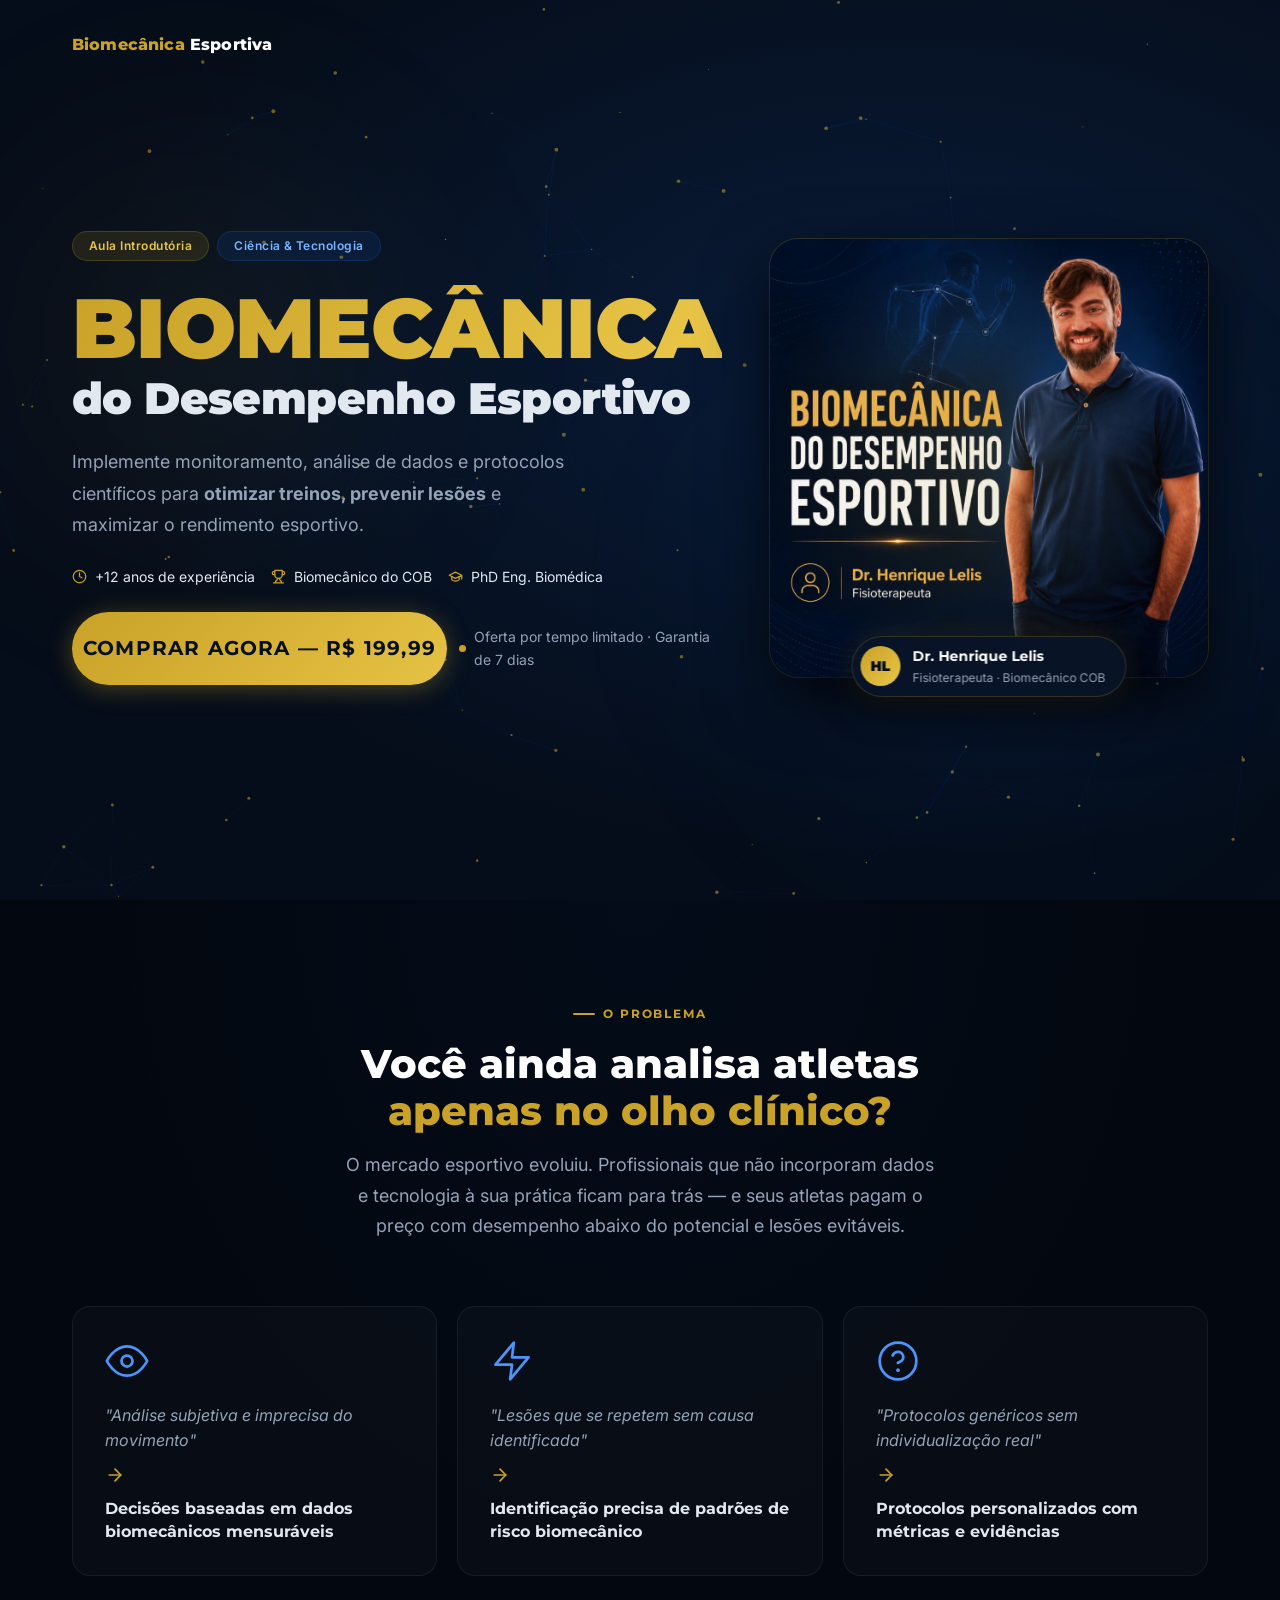
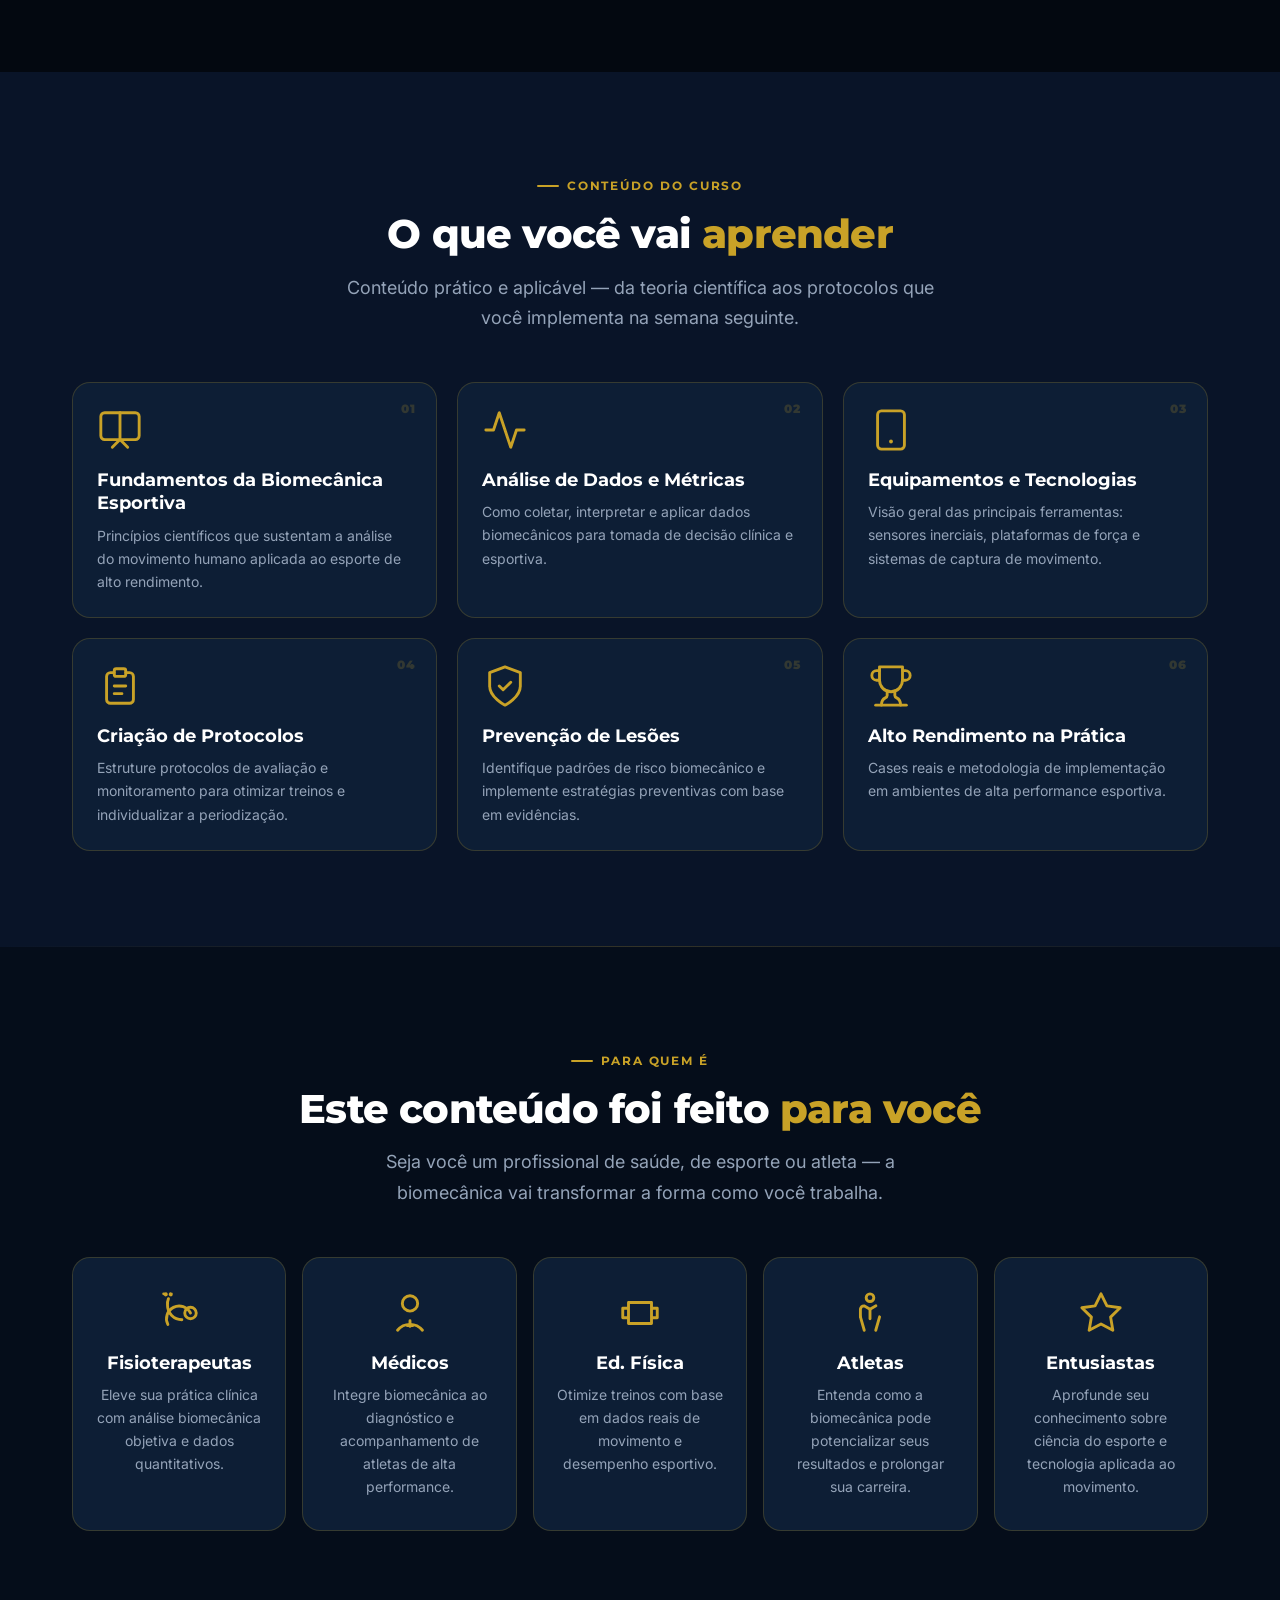
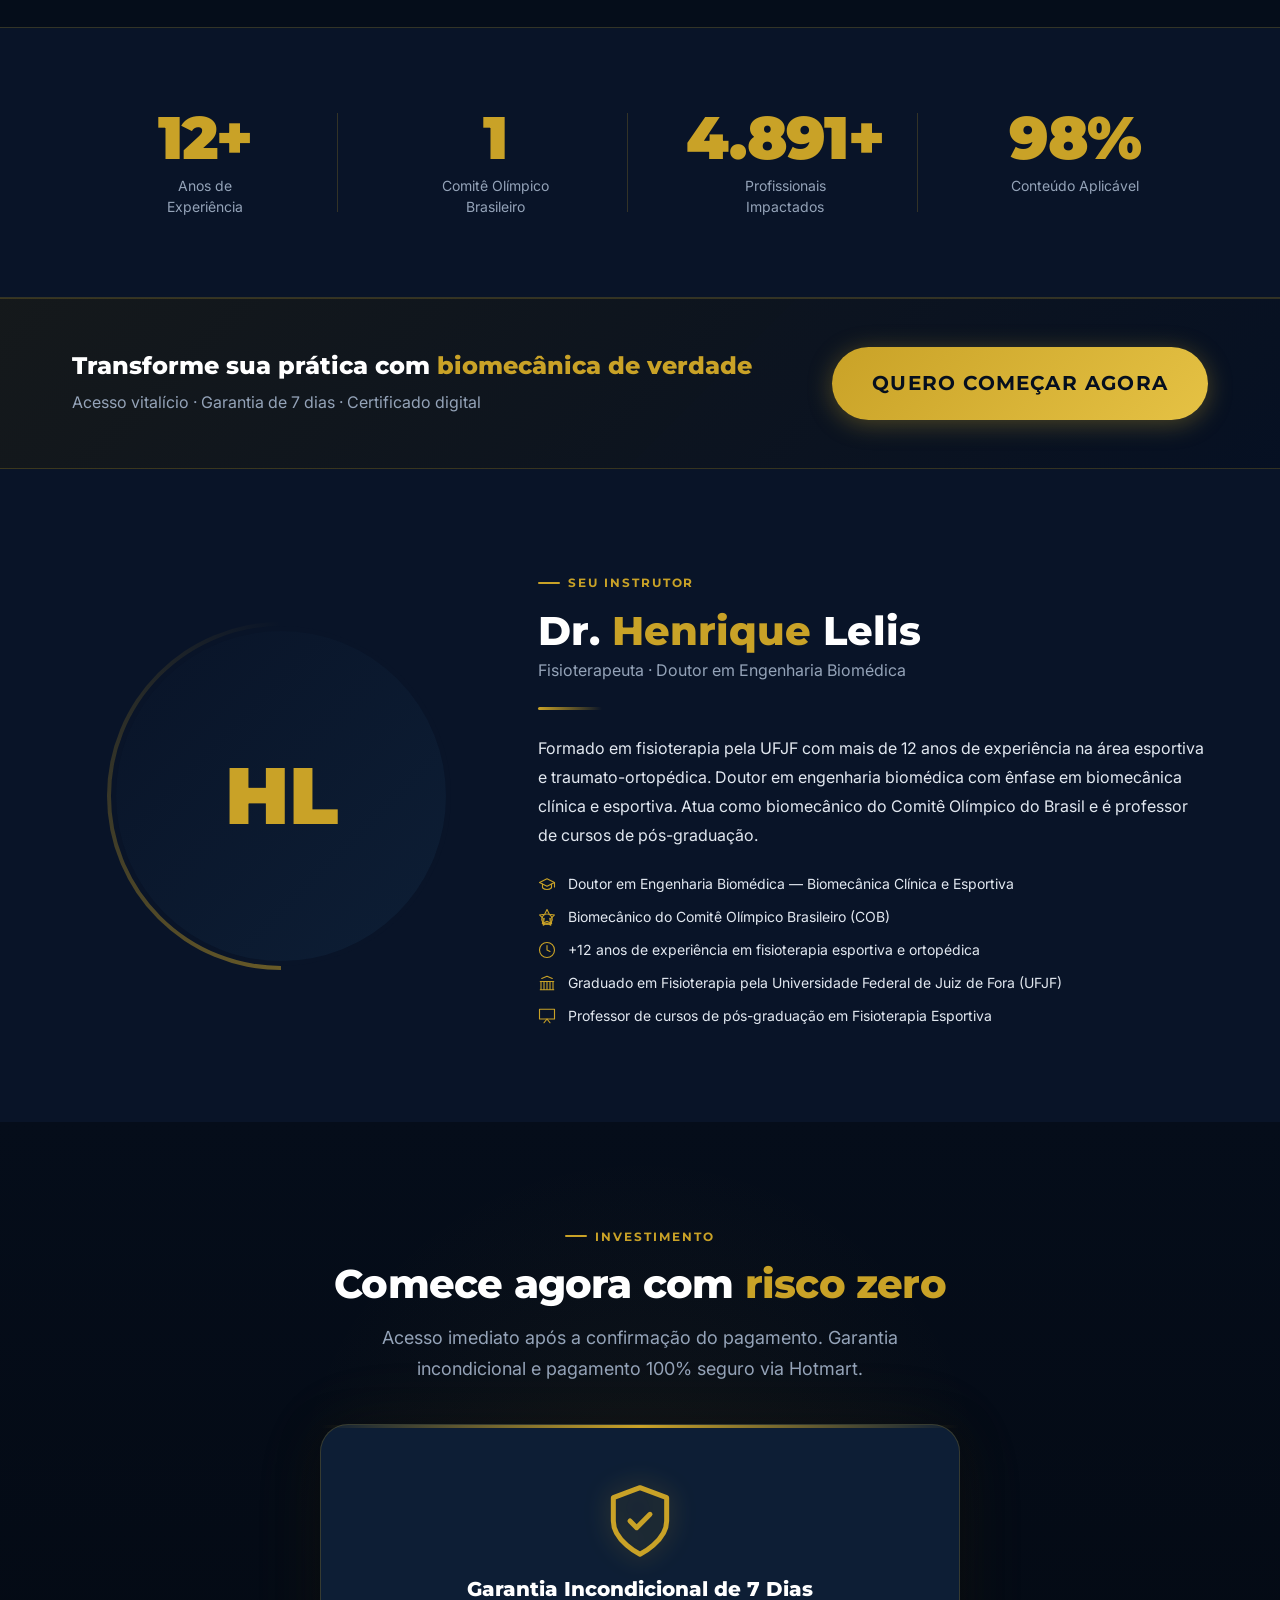
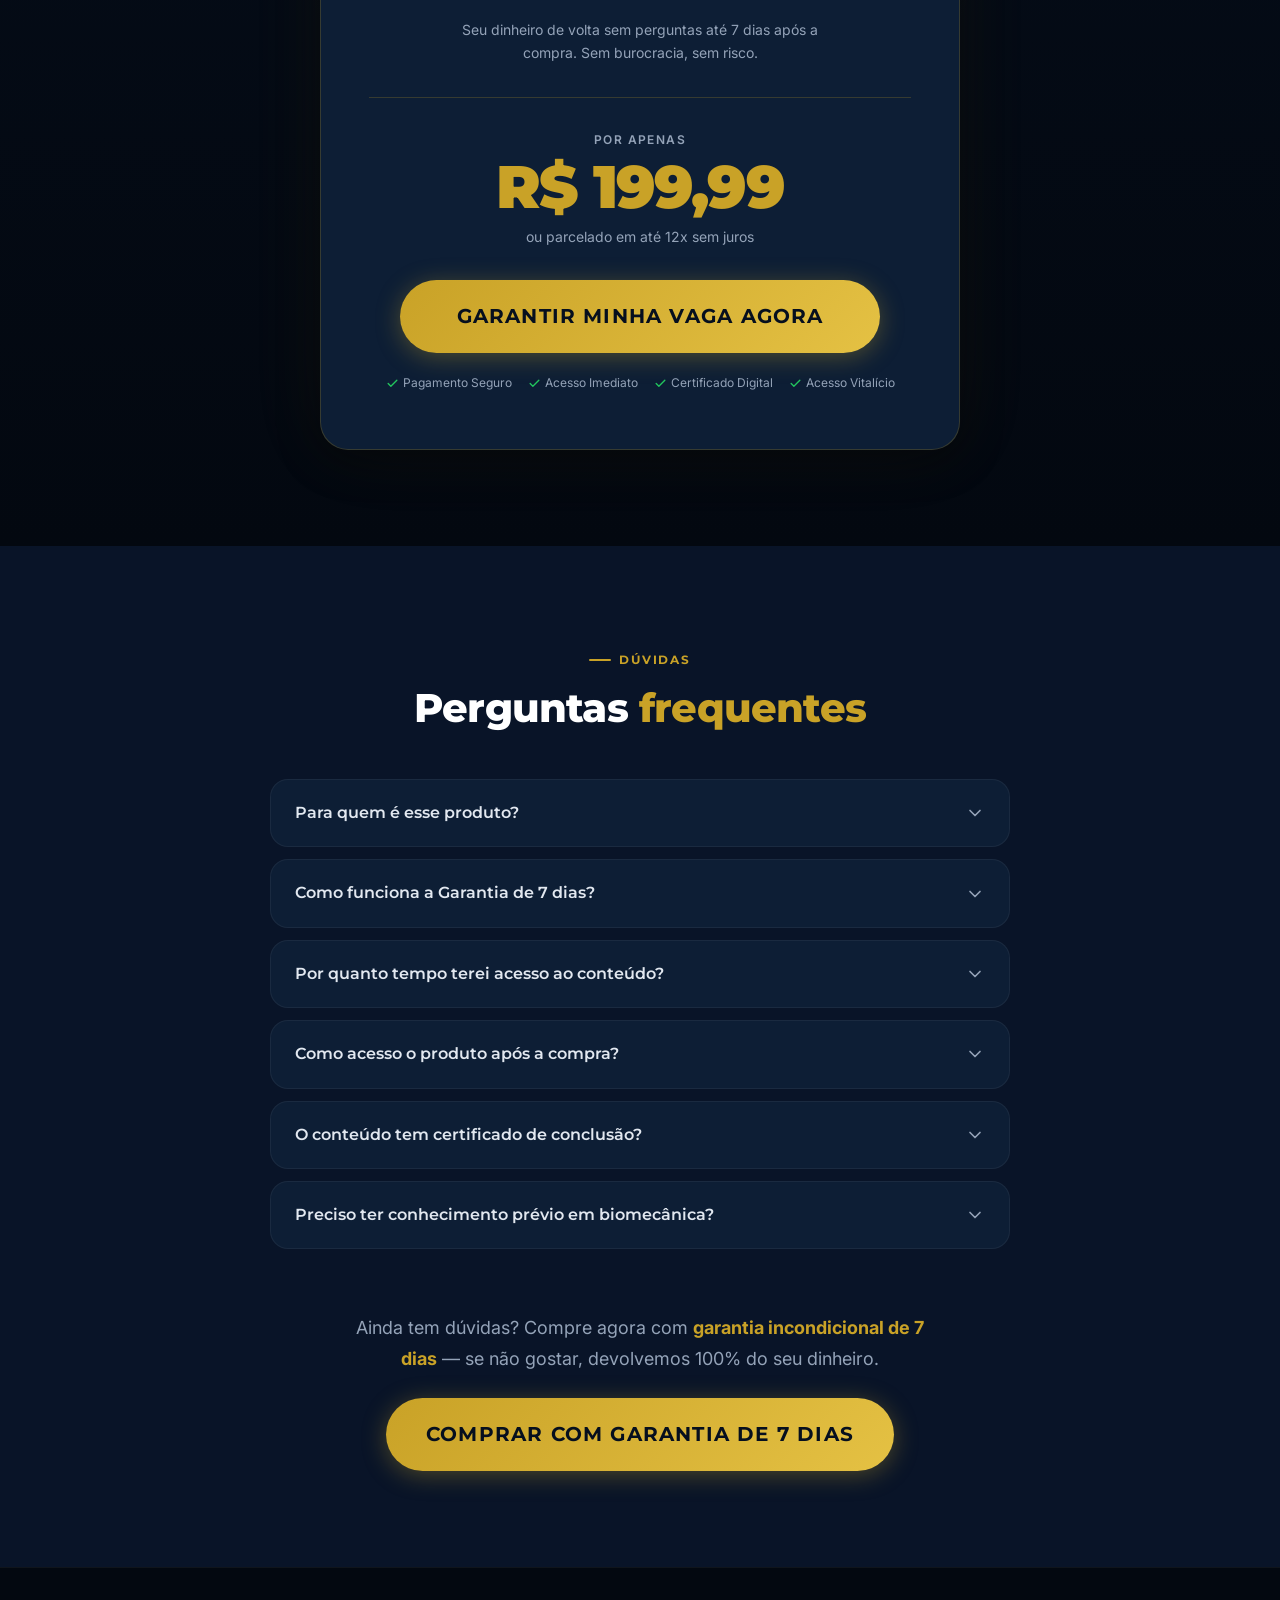
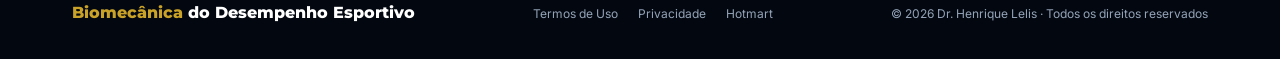
==== commit 8d4f3ee5: "Set direct checkout links in HTML" ====
--- a/index.html
+++ b/index.html
@@ -39,7 +39,7 @@
         </a>
         <nav class="header-cta" aria-label="Ação principal">
           <a
-            href="#"
+            href="https://pay.hotmart.com/W106099703H?off=2m73zvfp&amp;hotfeature=51&amp;_hi=eyJjaWQiOiIxNzgwNjkzOTU4NzcwMjk2MzYyODIxNzM1NTQ2NjAwIiwiYmlkIjoiMTc4MDY5Mzk1ODc3MDI5NjM2MjgyMTczNTU0NjYwMCIsInNpZCI6IjJkYjljOWQ3YTkzYjQ2YzU4NTVkMWRhZDUzMDUyOTJhIn0=.1781447211990&amp;bid=1781447213683"
             class="btn btn-primary"
             data-cta="header"
             aria-label="Comprar o curso agora"
@@ -106,7 +106,7 @@
           <!-- CTA group -->
           <div class="hero-cta-group">
             <a
-              href="#"
+              href="https://pay.hotmart.com/W106099703H?off=2m73zvfp&amp;hotfeature=51&amp;_hi=eyJjaWQiOiIxNzgwNjkzOTU4NzcwMjk2MzYyODIxNzM1NTQ2NjAwIiwiYmlkIjoiMTc4MDY5Mzk1ODc3MDI5NjM2MjgyMTczNTU0NjYwMCIsInNpZCI6IjJkYjljOWQ3YTkzYjQ2YzU4NTVkMWRhZDUzMDUyOTJhIn0=.1781447211990&amp;bid=1781447213683"
               class="btn btn-primary btn-lg btn-pulse"
               data-cta="hero"
               aria-label="Comprar o curso Biomecânica do Desempenho Esportivo"
@@ -246,7 +246,7 @@
             </p>
           </div>
           <a
-            href="#"
+            href="https://pay.hotmart.com/W106099703H?off=2m73zvfp&amp;hotfeature=51&amp;_hi=eyJjaWQiOiIxNzgwNjkzOTU4NzcwMjk2MzYyODIxNzM1NTQ2NjAwIiwiYmlkIjoiMTc4MDY5Mzk1ODc3MDI5NjM2MjgyMTczNTU0NjYwMCIsInNpZCI6IjJkYjljOWQ3YTkzYjQ2YzU4NTVkMWRhZDUzMDUyOTJhIn0=.1781447211990&amp;bid=1781447213683"
             class="btn btn-primary btn-lg"
             data-cta="cta_mid"
             aria-label="Adquirir o curso agora"
@@ -363,7 +363,7 @@
           <!-- CTA -->
           <div class="offer-cta-wrapper">
             <a
-              href="#"
+              href="https://pay.hotmart.com/W106099703H?off=2m73zvfp&amp;hotfeature=51&amp;_hi=eyJjaWQiOiIxNzgwNjkzOTU4NzcwMjk2MzYyODIxNzM1NTQ2NjAwIiwiYmlkIjoiMTc4MDY5Mzk1ODc3MDI5NjM2MjgyMTczNTU0NjYwMCIsInNpZCI6IjJkYjljOWQ3YTkzYjQ2YzU4NTVkMWRhZDUzMDUyOTJhIn0=.1781447211990&amp;bid=1781447213683"
               class="btn btn-primary btn-xl btn-pulse"
               data-cta="offer"
               aria-label="Garantir minha vaga no curso agora"
@@ -418,7 +418,7 @@
             Ainda tem dúvidas? Compre agora com <strong style="color:var(--clr-gold)">garantia incondicional de 7 dias</strong> — se não gostar, devolvemos 100% do seu dinheiro.
           </p>
           <a
-            href="#"
+            href="https://pay.hotmart.com/W106099703H?off=2m73zvfp&amp;hotfeature=51&amp;_hi=eyJjaWQiOiIxNzgwNjkzOTU4NzcwMjk2MzYyODIxNzM1NTQ2NjAwIiwiYmlkIjoiMTc4MDY5Mzk1ODc3MDI5NjM2MjgyMTczNTU0NjYwMCIsInNpZCI6IjJkYjljOWQ3YTkzYjQ2YzU4NTVkMWRhZDUzMDUyOTJhIn0=.1781447211990&amp;bid=1781447213683"
             class="btn btn-primary btn-lg"
             data-cta="faq_bottom"
             aria-label="Comprar o curso com garantia"
@@ -460,7 +460,7 @@
        ============================================================ -->
   <div id="floating-cta" role="complementary" aria-label="Compra rápida">
     <a
-      href="#"
+      href="https://pay.hotmart.com/W106099703H?off=2m73zvfp&amp;hotfeature=51&amp;_hi=eyJjaWQiOiIxNzgwNjkzOTU4NzcwMjk2MzYyODIxNzM1NTQ2NjAwIiwiYmlkIjoiMTc4MDY5Mzk1ODc3MDI5NjM2MjgyMTczNTU0NjYwMCIsInNpZCI6IjJkYjljOWQ3YTkzYjQ2YzU4NTVkMWRhZDUzMDUyOTJhIn0=.1781447211990&amp;bid=1781447213683"
       class="floating-btn"
       data-cta="floating"
       aria-label="Comprar o curso agora por R$ 199,99"
@@ -469,6 +469,6 @@
     </a>
   </div>
 
-  <script src="js/main.js"></script>
+  <script src="js/main.js?v=20260614-checkout"></script>
 </body>
 </html>
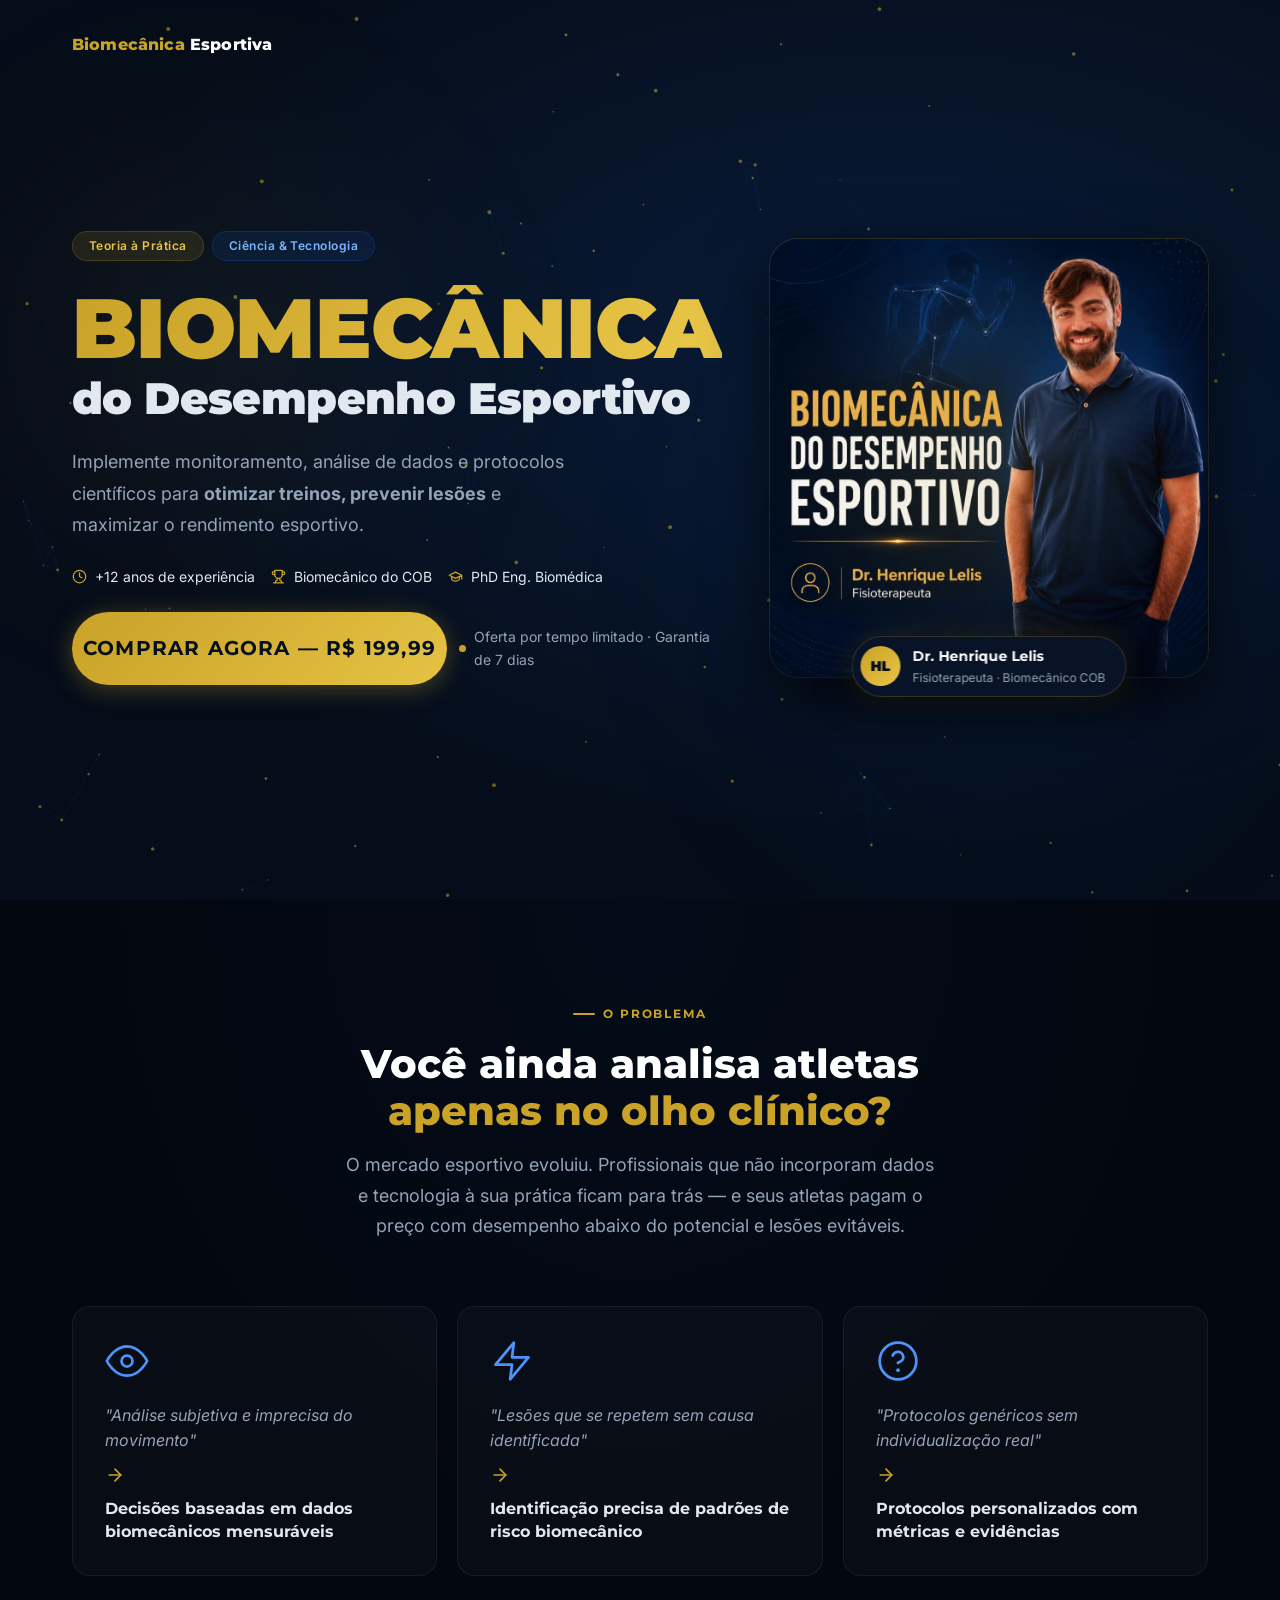
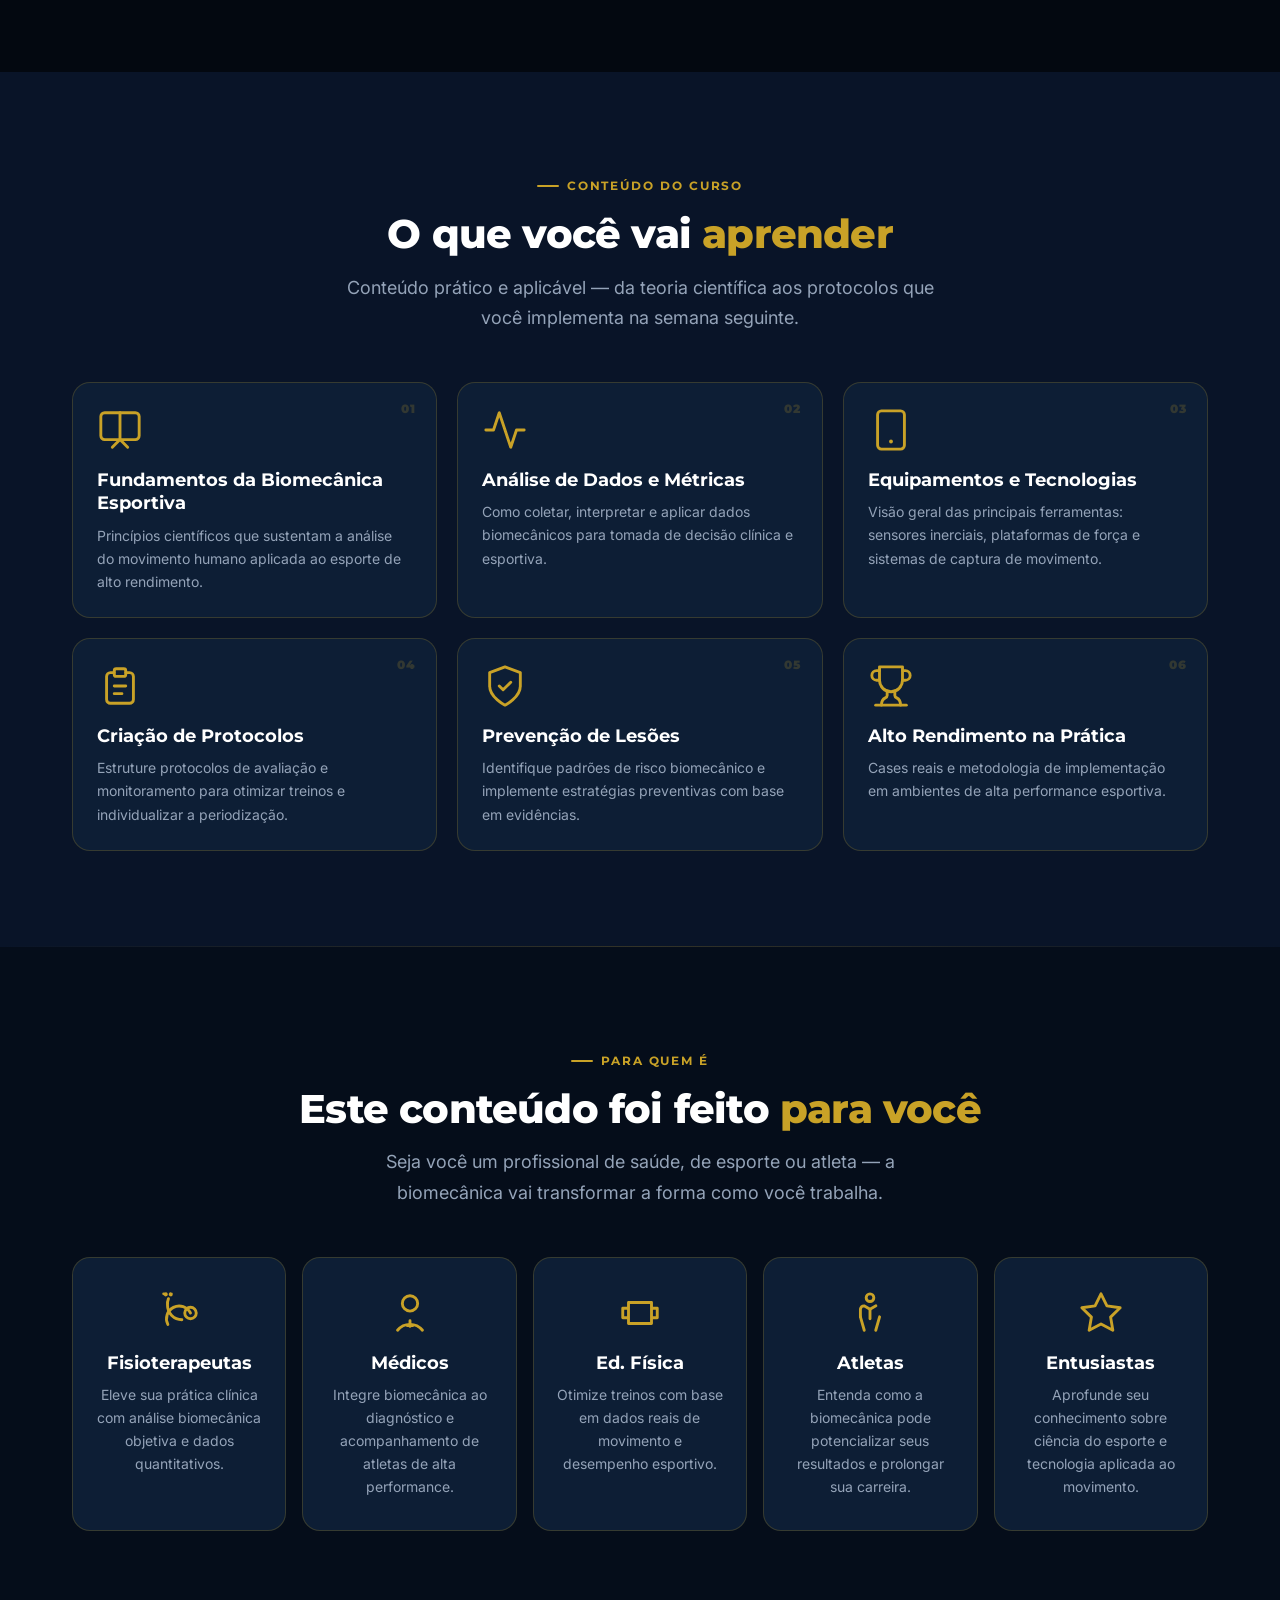
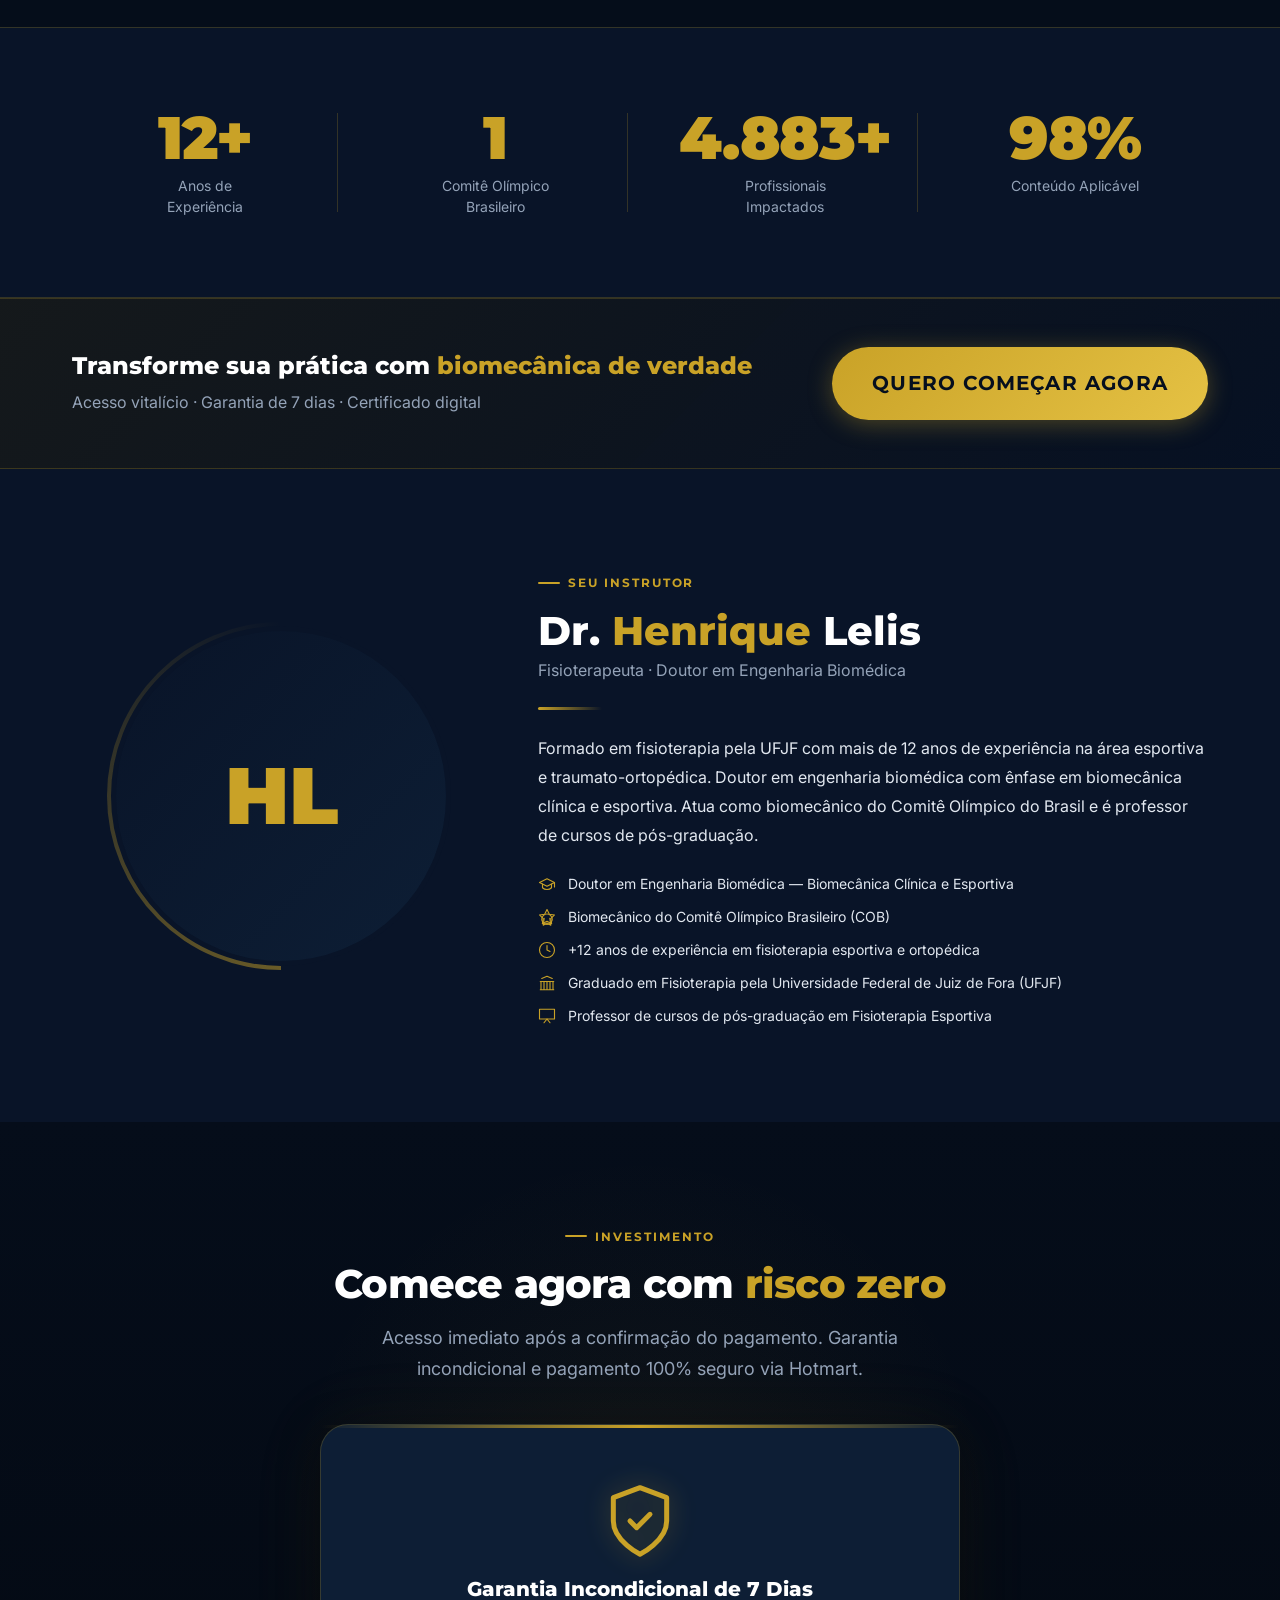
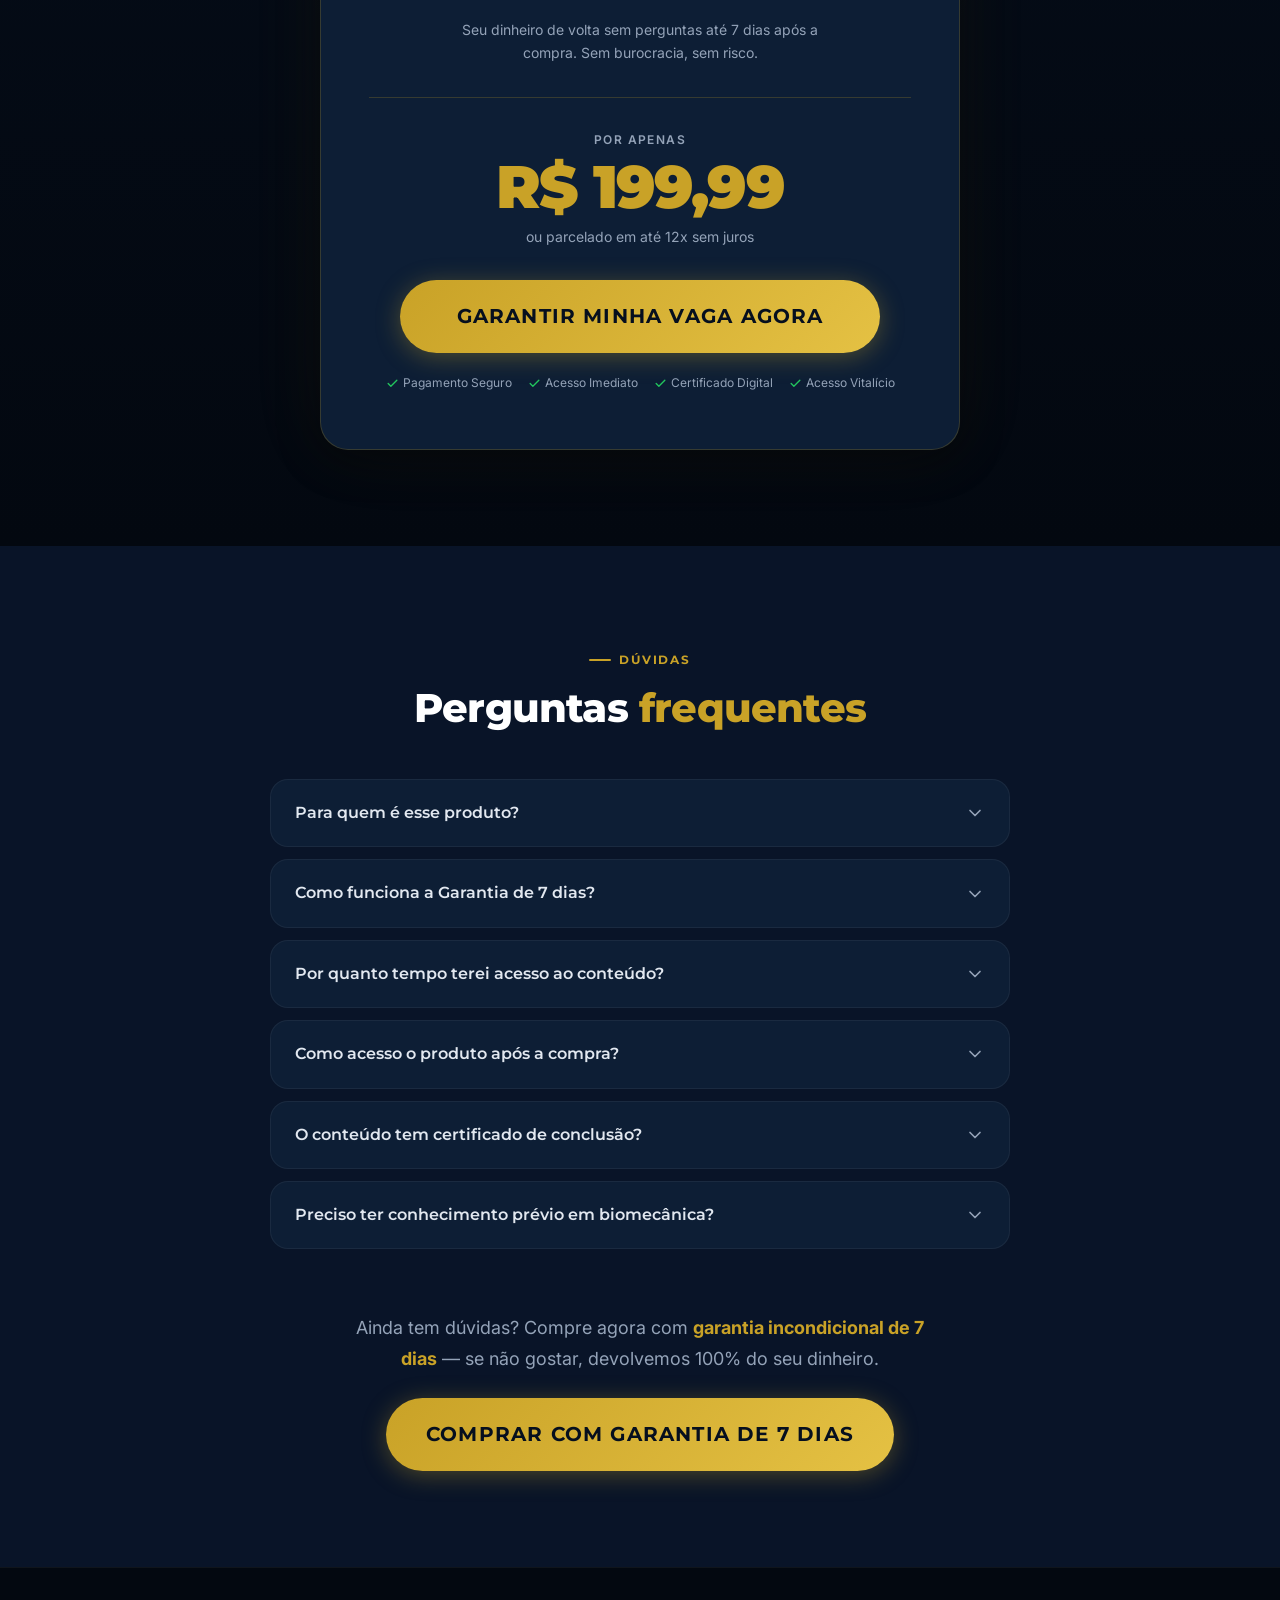
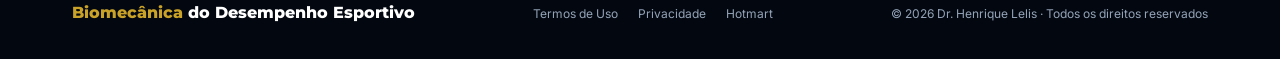
==== commit 4001e52f: "Update hero badge text" ====
--- a/index.html
+++ b/index.html
@@ -70,7 +70,7 @@
         <div class="hero-content">
           <!-- Badges -->
           <div class="hero-badges">
-            <span class="badge badge-gold">Aula Introdutória</span>
+            <span class="badge badge-gold">Teoria à Prática</span>
             <span class="badge badge-blue">Ciência &amp; Tecnologia</span>
           </div>
 
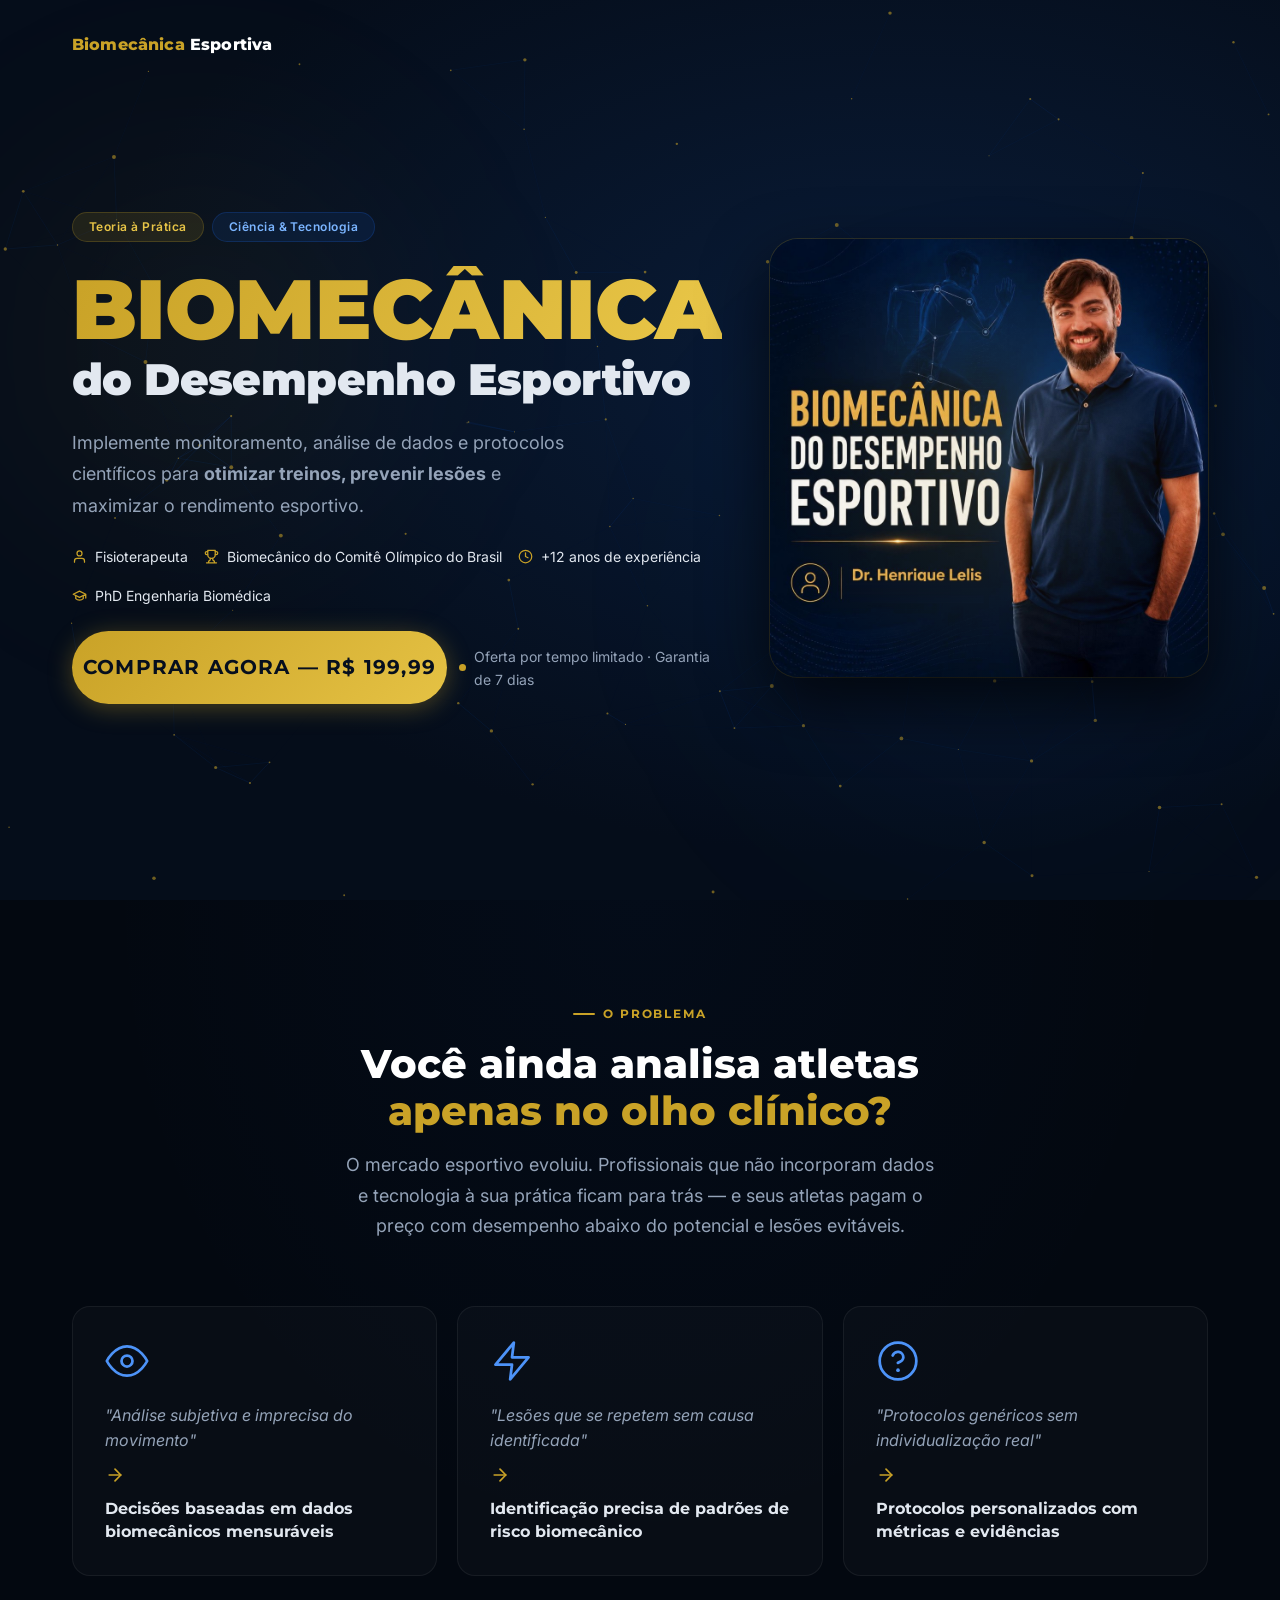
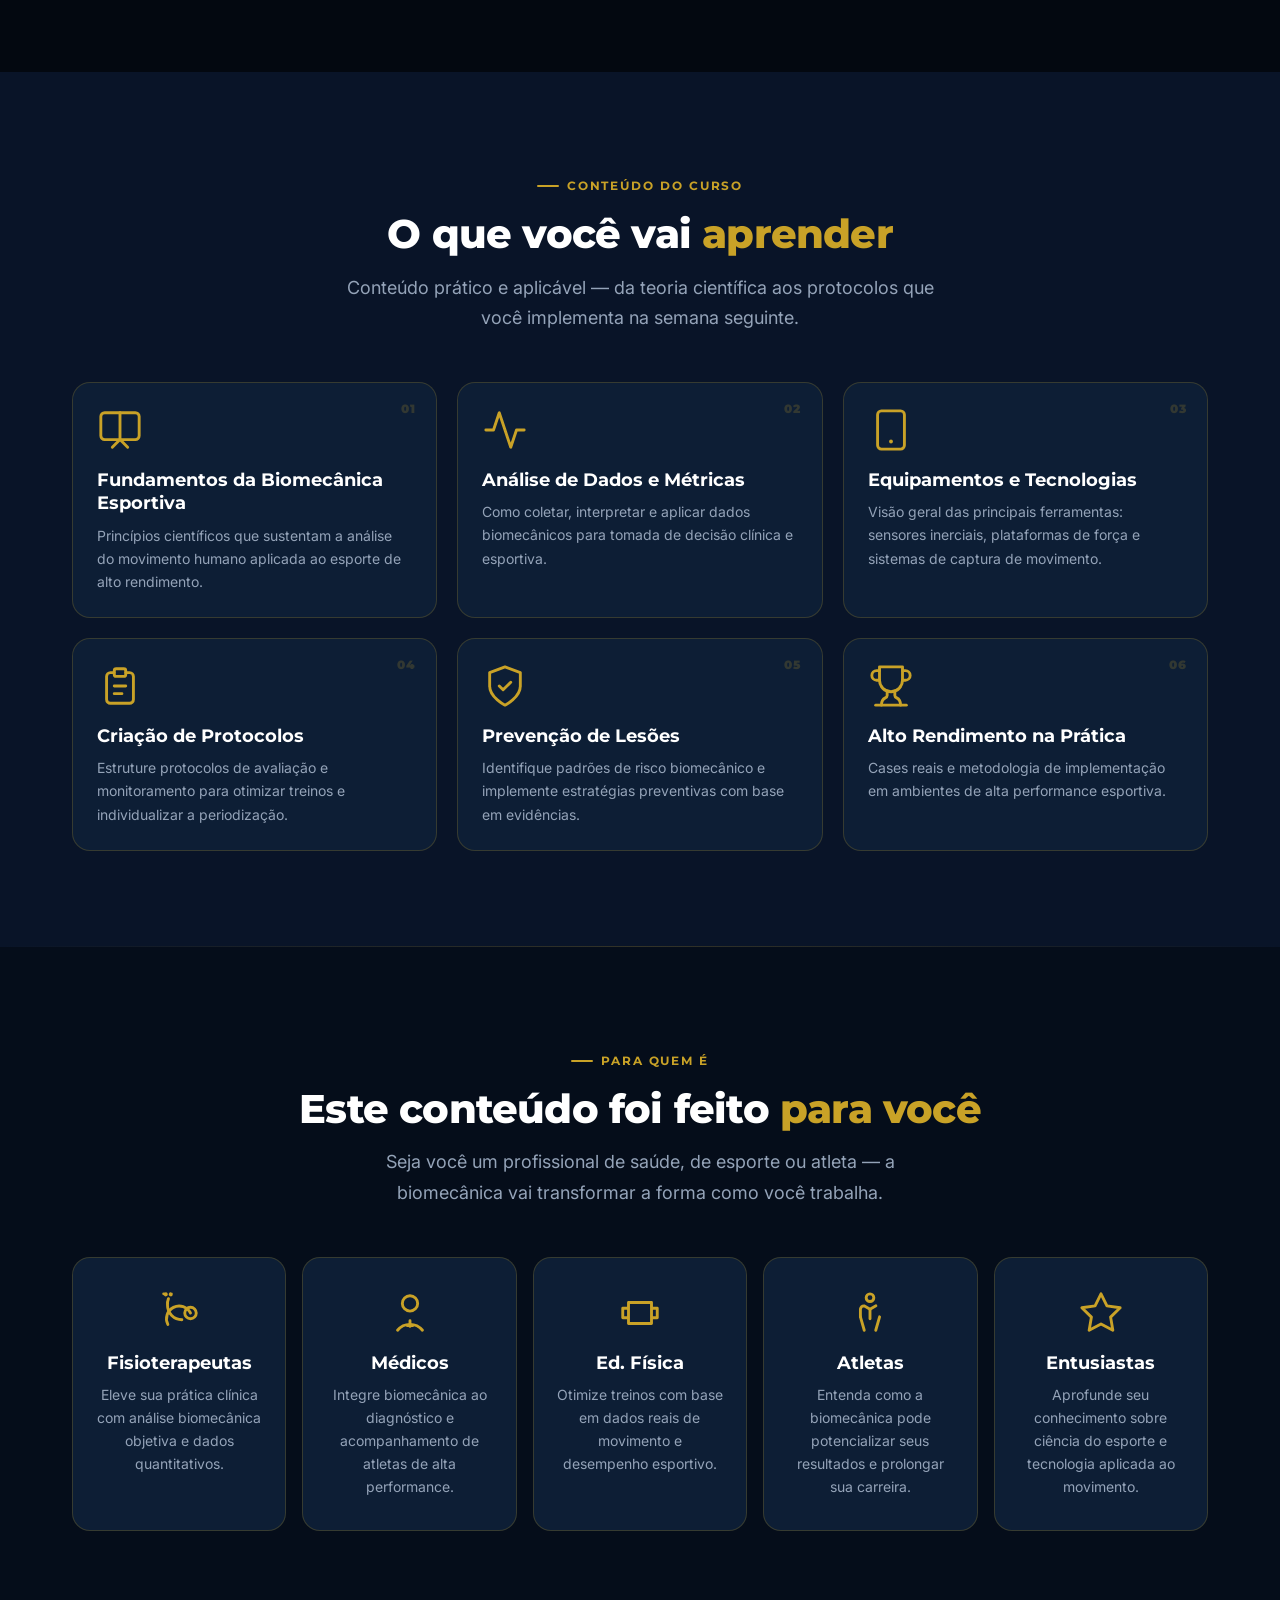
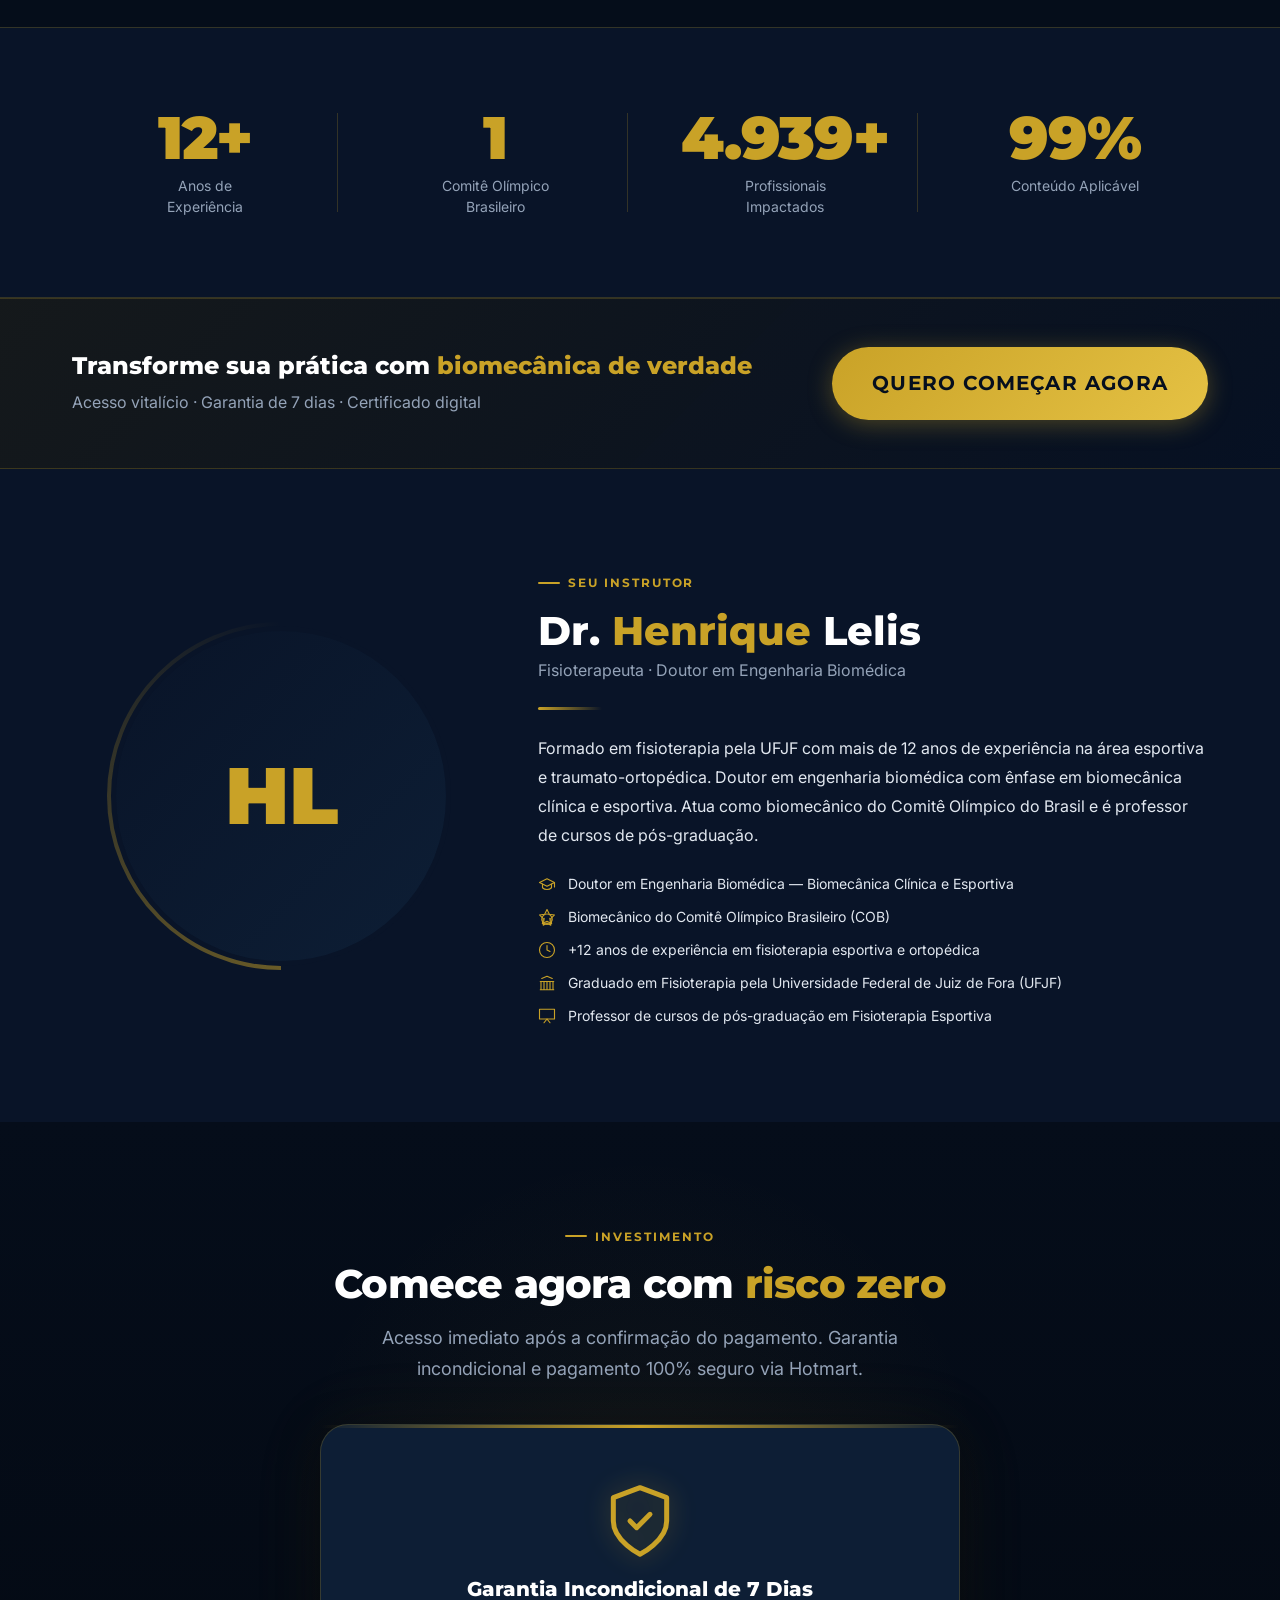
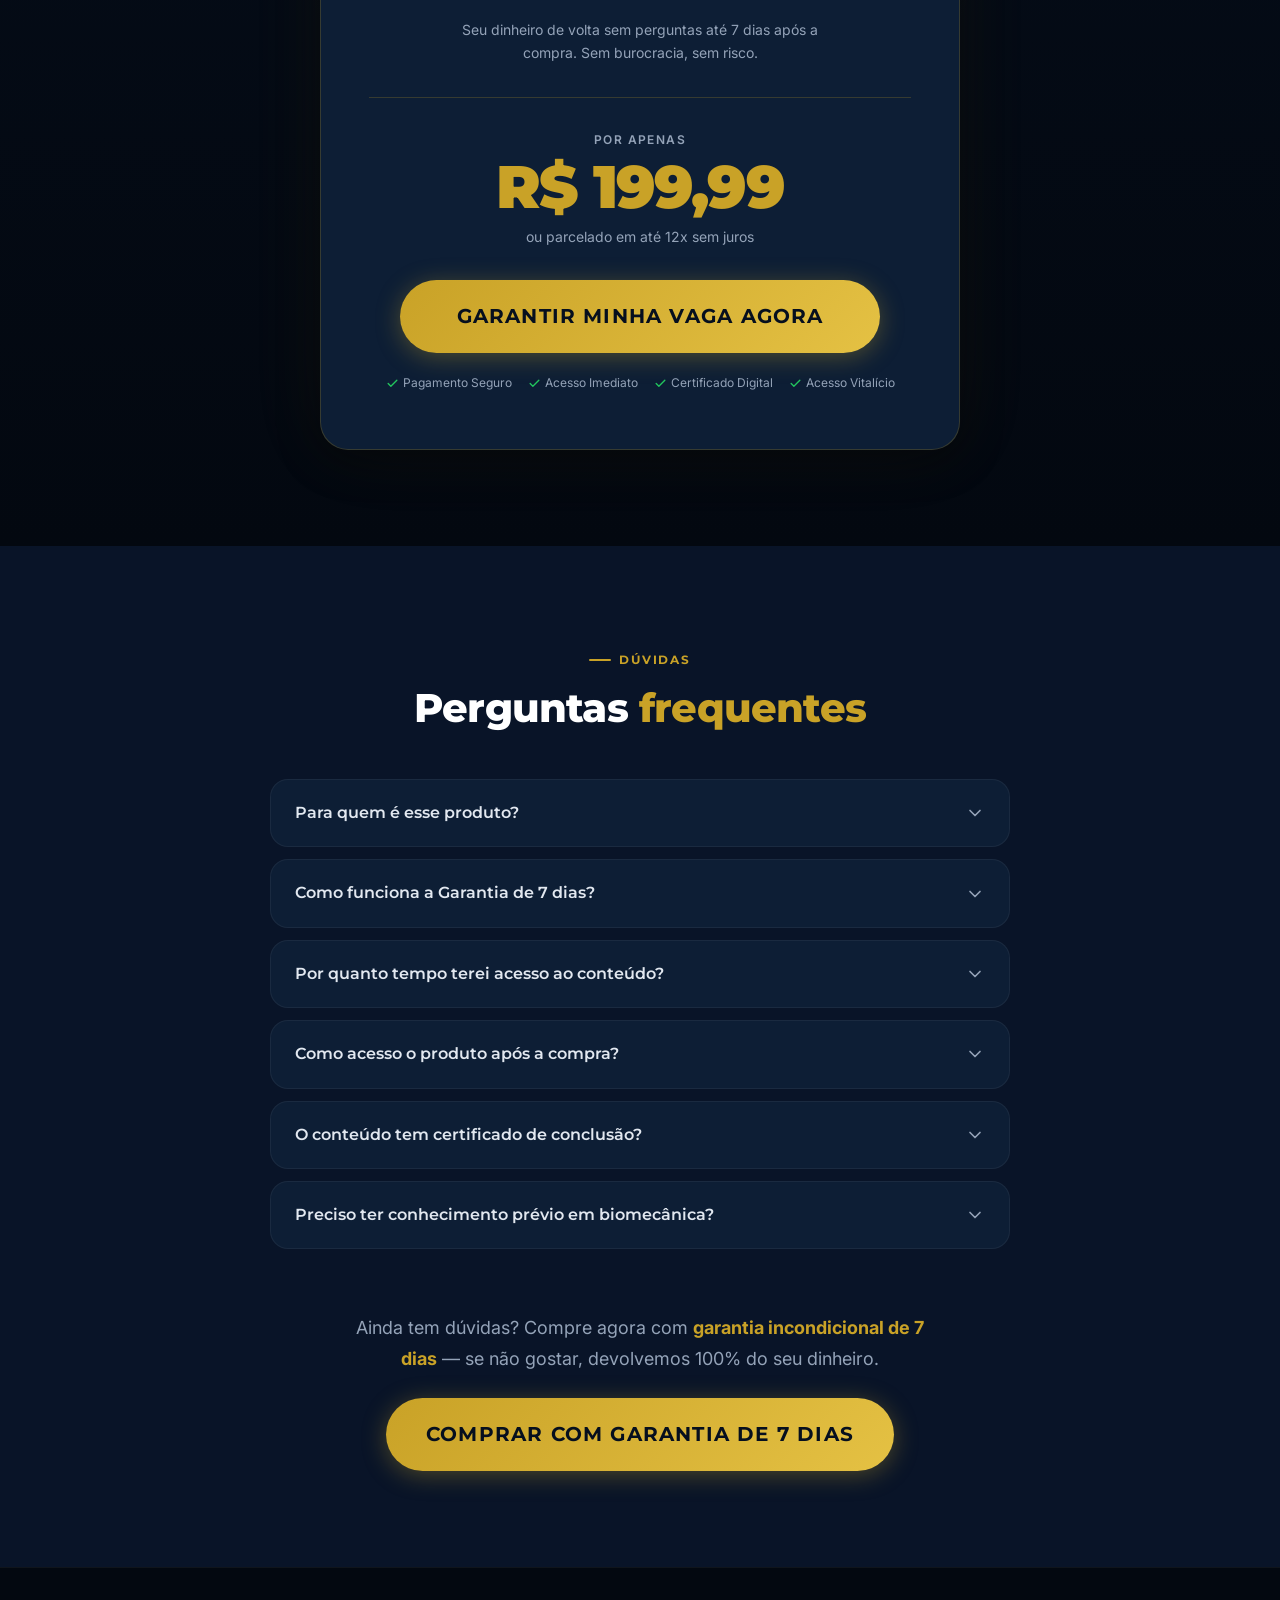
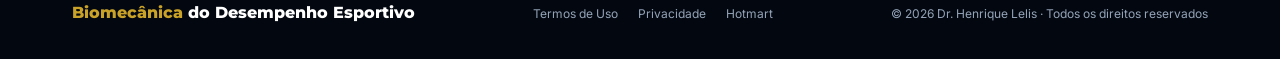
==== commit 5615e021: "Update hero credentials and flyer text" ====
--- a/index.html
+++ b/index.html
@@ -90,16 +90,20 @@
           <!-- Trust signals -->
           <ul class="hero-trust" aria-label="Credenciais do instrutor">
             <li class="trust-item">
+              <svg class="trust-icon" viewBox="0 0 24 24" fill="none" stroke="currentColor" stroke-width="2" stroke-linecap="round" stroke-linejoin="round" aria-hidden="true"><path d="M20 21v-2a4 4 0 00-4-4H8a4 4 0 00-4 4v2"/><circle cx="12" cy="7" r="4"/></svg>
+              <span>Fisioterapeuta</span>
+            </li>
+            <li class="trust-item">
+              <svg class="trust-icon" viewBox="0 0 24 24" fill="none" stroke="currentColor" stroke-width="2" stroke-linecap="round" stroke-linejoin="round" aria-hidden="true"><path d="M18 2H6v7a6 6 0 0012 0V2z"/><path d="M6 9H4.5a2.5 2.5 0 010-5H6M18 9h1.5a2.5 2.5 0 000-5H18"/><path d="M4 22h16M10 14.66V17c0 .55-.47.98-.97 1.21C7.85 18.75 7 20.24 7 22M14 14.66V17c0 .55.47.98.97 1.21C16.15 18.75 17 20.24 17 22"/></svg>
+              <span>Biomecânico do Comitê Olímpico do Brasil</span>
+            </li>
+            <li class="trust-item">
               <svg class="trust-icon" viewBox="0 0 24 24" fill="none" stroke="currentColor" stroke-width="2" stroke-linecap="round" stroke-linejoin="round" aria-hidden="true"><circle cx="12" cy="12" r="10"/><polyline points="12 6 12 12 16 14"/></svg>
               <span>+12 anos de experiência</span>
             </li>
             <li class="trust-item">
-              <svg class="trust-icon" viewBox="0 0 24 24" fill="none" stroke="currentColor" stroke-width="2" stroke-linecap="round" stroke-linejoin="round" aria-hidden="true"><path d="M18 2H6v7a6 6 0 0012 0V2z"/><path d="M6 9H4.5a2.5 2.5 0 010-5H6M18 9h1.5a2.5 2.5 0 000-5H18"/><path d="M4 22h16M10 14.66V17c0 .55-.47.98-.97 1.21C7.85 18.75 7 20.24 7 22M14 14.66V17c0 .55.47.98.97 1.21C16.15 18.75 17 20.24 17 22"/></svg>
-              <span>Biomecânico do COB</span>
-            </li>
-            <li class="trust-item">
               <svg class="trust-icon" viewBox="0 0 24 24" fill="none" stroke="currentColor" stroke-width="2" stroke-linecap="round" stroke-linejoin="round" aria-hidden="true"><path d="M22 10v6M2 10l10-5 10 5-10 5z"/><path d="M6 12v5c3 3 9 3 12 0v-5"/></svg>
-              <span>PhD Eng. Biomédica</span>
+              <span>PhD Engenharia Biomédica</span>
             </li>
           </ul>
 
@@ -127,7 +131,7 @@
 
             <!-- Course cover (fallback to CSS block if missing) -->
             <img
-              src="assets/course-cover.png"
+              src="assets/course-cover.png?v=20260614-flyer"
               alt="Capa do curso Biomecânica do Desempenho Esportivo com Dr. Henrique Lelis"
               class="hero-cover-img"
               loading="eager"
@@ -136,15 +140,6 @@
             <div class="hero-cover-fallback" aria-hidden="true">
               <svg width="72" height="72" viewBox="0 0 24 24" fill="none" stroke="rgba(201,162,39,0.35)" stroke-width="1" stroke-linecap="round" stroke-linejoin="round"><circle cx="12" cy="4" r="2"/><path d="M15.09 8.26L12 10l-3.09-1.74A2 2 0 007 10v4M12 10v5M7 14l2 7M17 14l-2 7"/></svg>
               <span class="hero-cover-fallback-title">BIOMECÂNICA<br/>DO DESEMPENHO<br/>ESPORTIVO</span>
-            </div>
-
-            <!-- Author badge -->
-            <div class="hero-author-badge" aria-label="Instrutor">
-              <div class="badge-avatar" aria-hidden="true">HL</div>
-              <div class="badge-info">
-                <span class="badge-name">Dr. Henrique Lelis</span>
-                <span class="badge-role">Fisioterapeuta · Biomecânico COB</span>
-              </div>
             </div>
           </div>
         </div>
--- a/css/styles.css
+++ b/css/styles.css
@@ -615,53 +615,6 @@
   line-height: 1.2;
 }
 
-/* Author badge floating on image */
-.hero-author-badge {
-  position: absolute;
-  bottom: -20px;
-  left: 50%;
-  transform: translateX(-50%);
-  display: flex;
-  align-items: center;
-  gap: var(--sp-3);
-  background: rgba(9,20,40,0.96);
-  border: 1px solid var(--clr-gold-border);
-  border-radius: var(--r-full);
-  padding: var(--sp-2) var(--sp-5) var(--sp-2) var(--sp-2);
-  backdrop-filter: blur(20px);
-  -webkit-backdrop-filter: blur(20px);
-  box-shadow: var(--sh-card), 0 0 30px rgba(201,162,39,0.15);
-  white-space: nowrap;
-}
-
-.badge-avatar {
-  width: 40px;
-  height: 40px;
-  border-radius: 50%;
-  background: linear-gradient(135deg, var(--clr-gold), var(--clr-gold-lt));
-  display: flex;
-  align-items: center;
-  justify-content: center;
-  font-family: var(--ff-head);
-  font-size: var(--fs-sm);
-  font-weight: 900;
-  color: #060F1E;
-  flex-shrink: 0;
-}
-
-.badge-info { display: flex; flex-direction: column; }
-
-.badge-name {
-  font-family: var(--ff-head);
-  font-size: var(--fs-sm);
-  font-weight: 700;
-}
-
-.badge-role {
-  font-size: var(--fs-xs);
-  color: var(--clr-txt-muted);
-}
-
 @keyframes float {
   0%,100% { transform: translateY(0); }
   50%     { transform: translateY(-11px); }
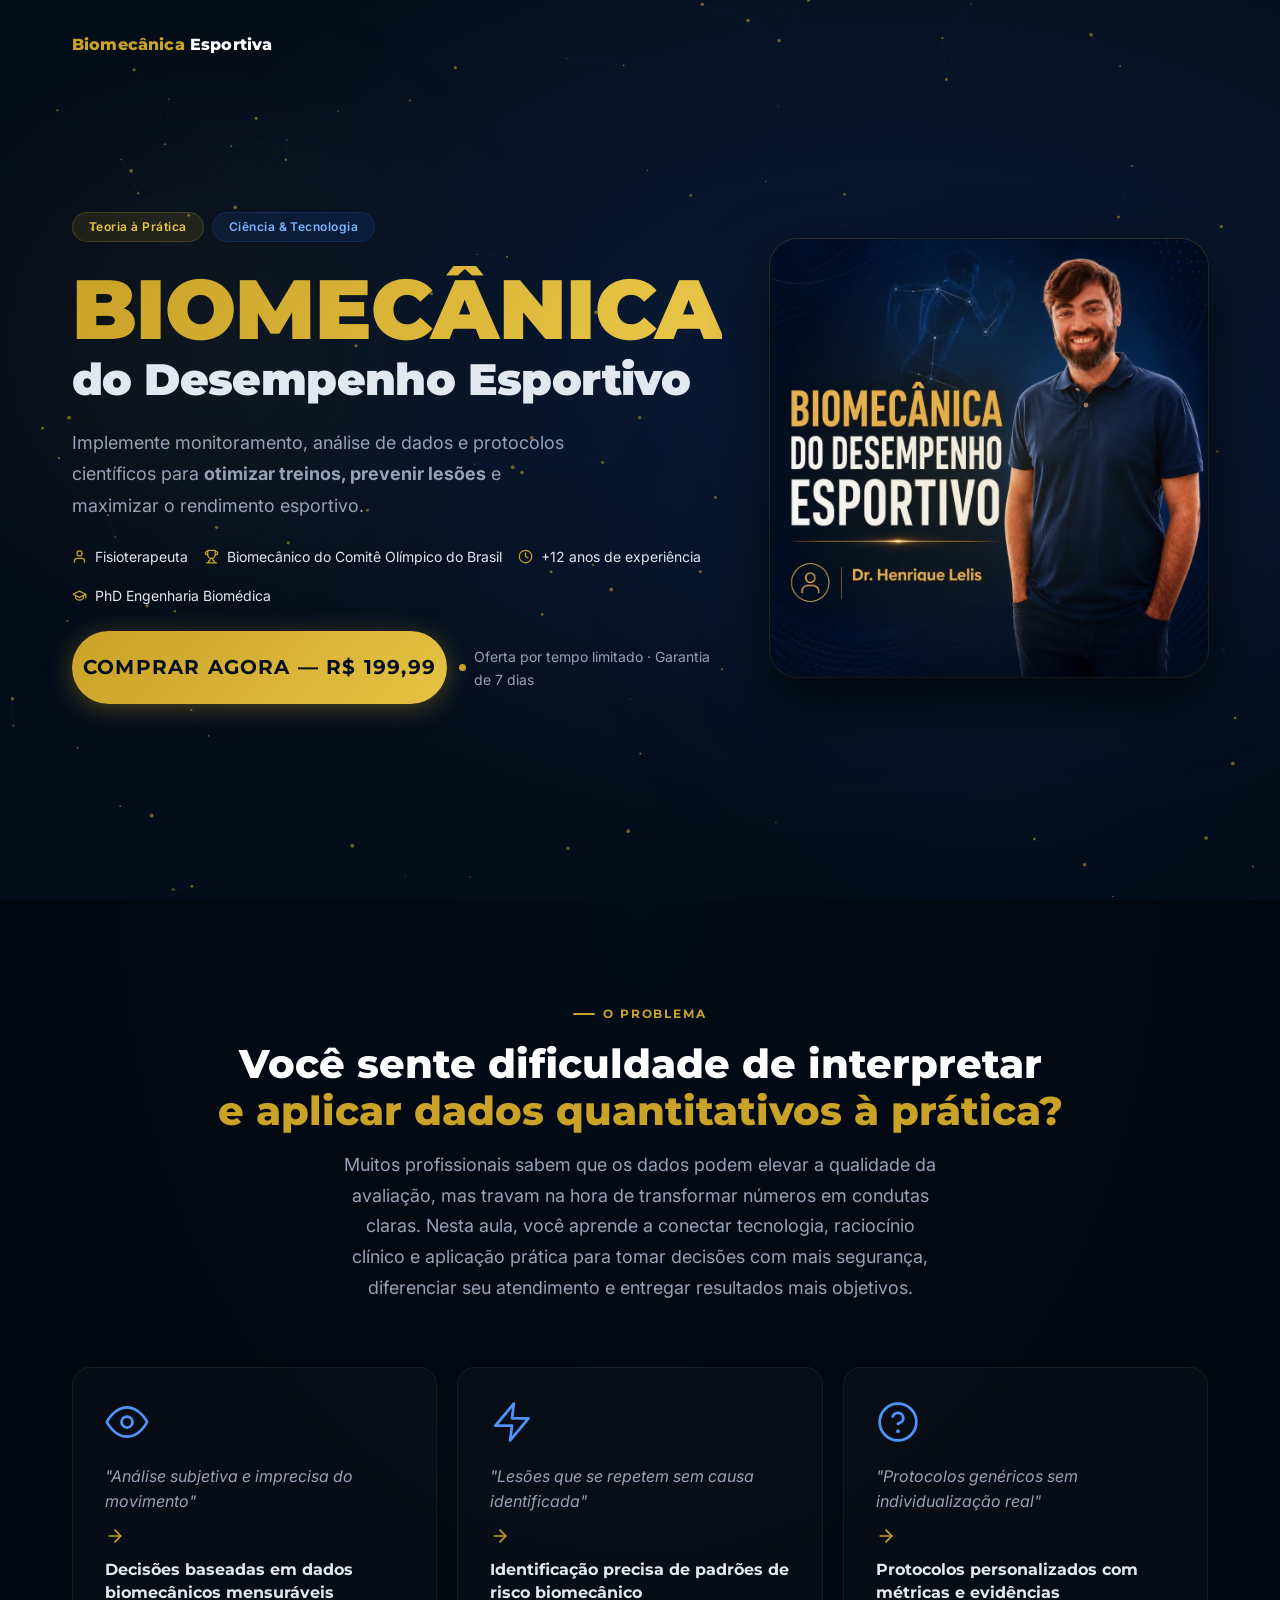
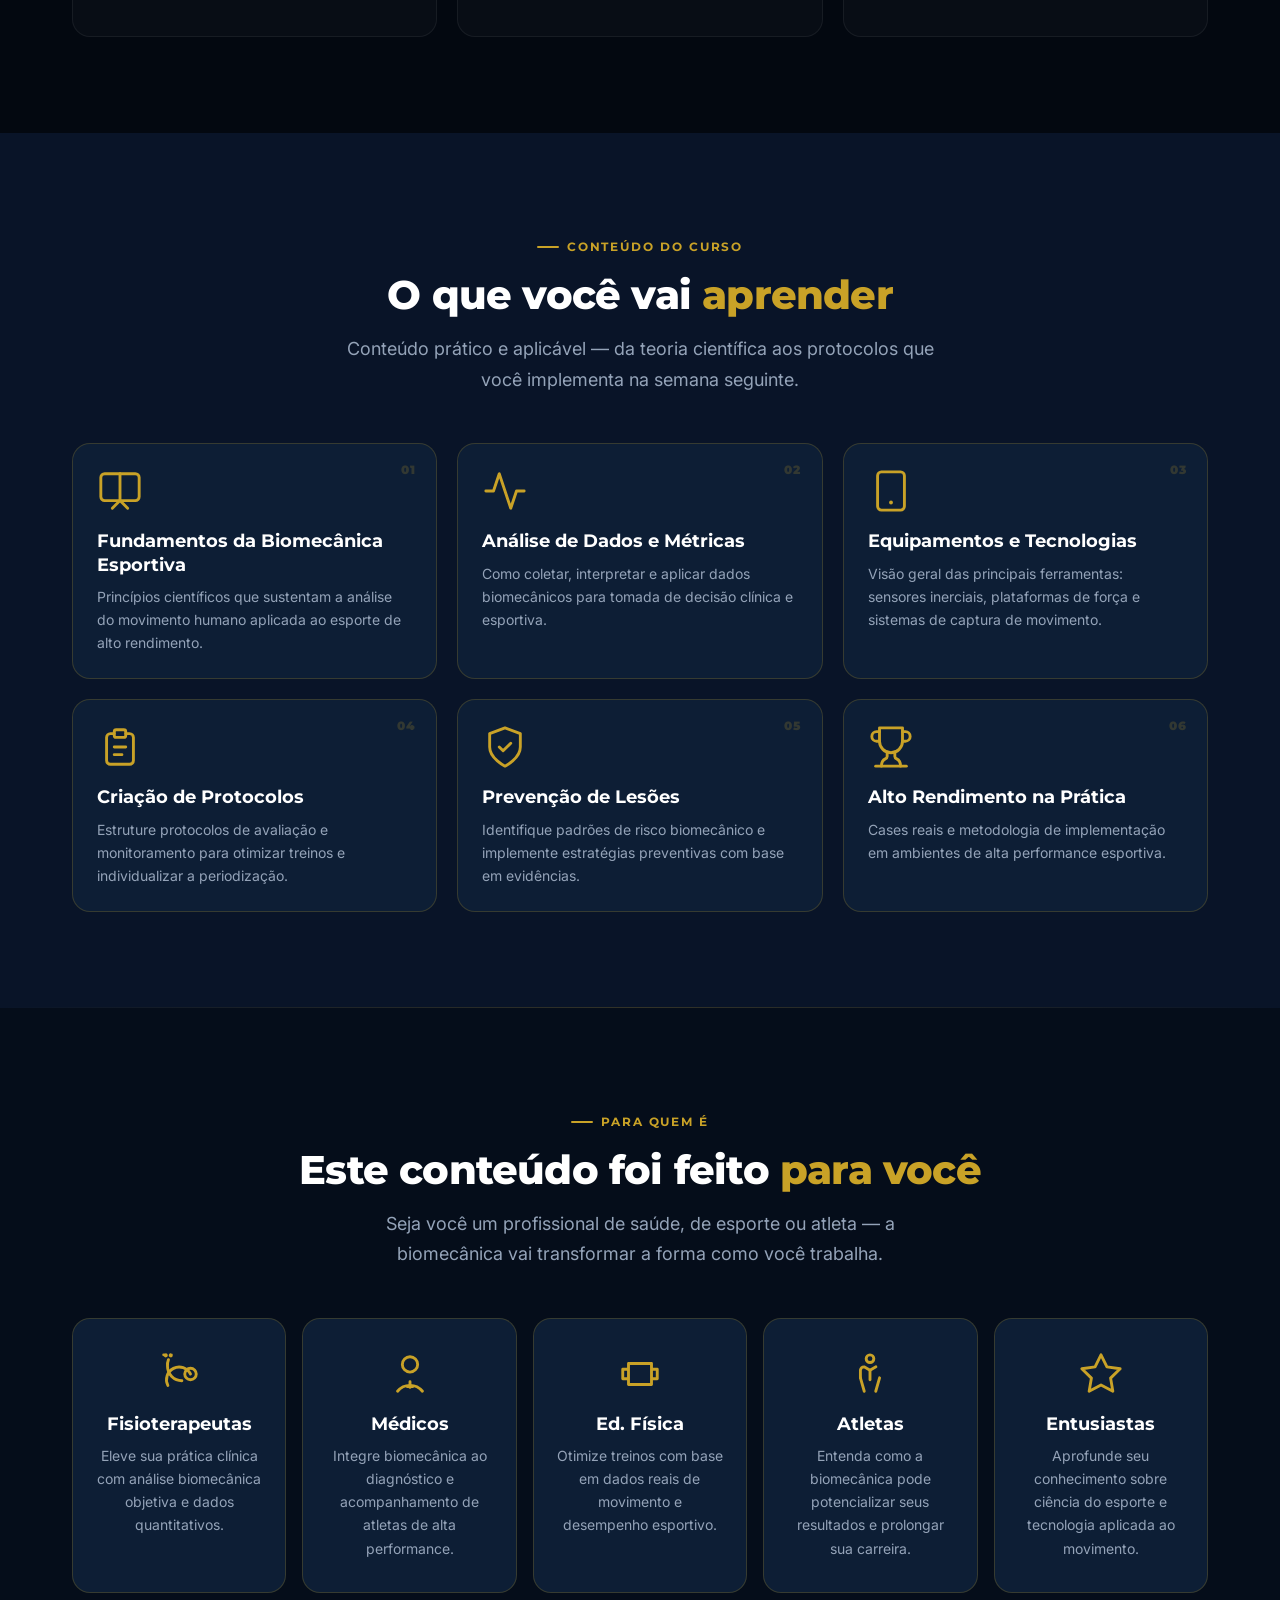
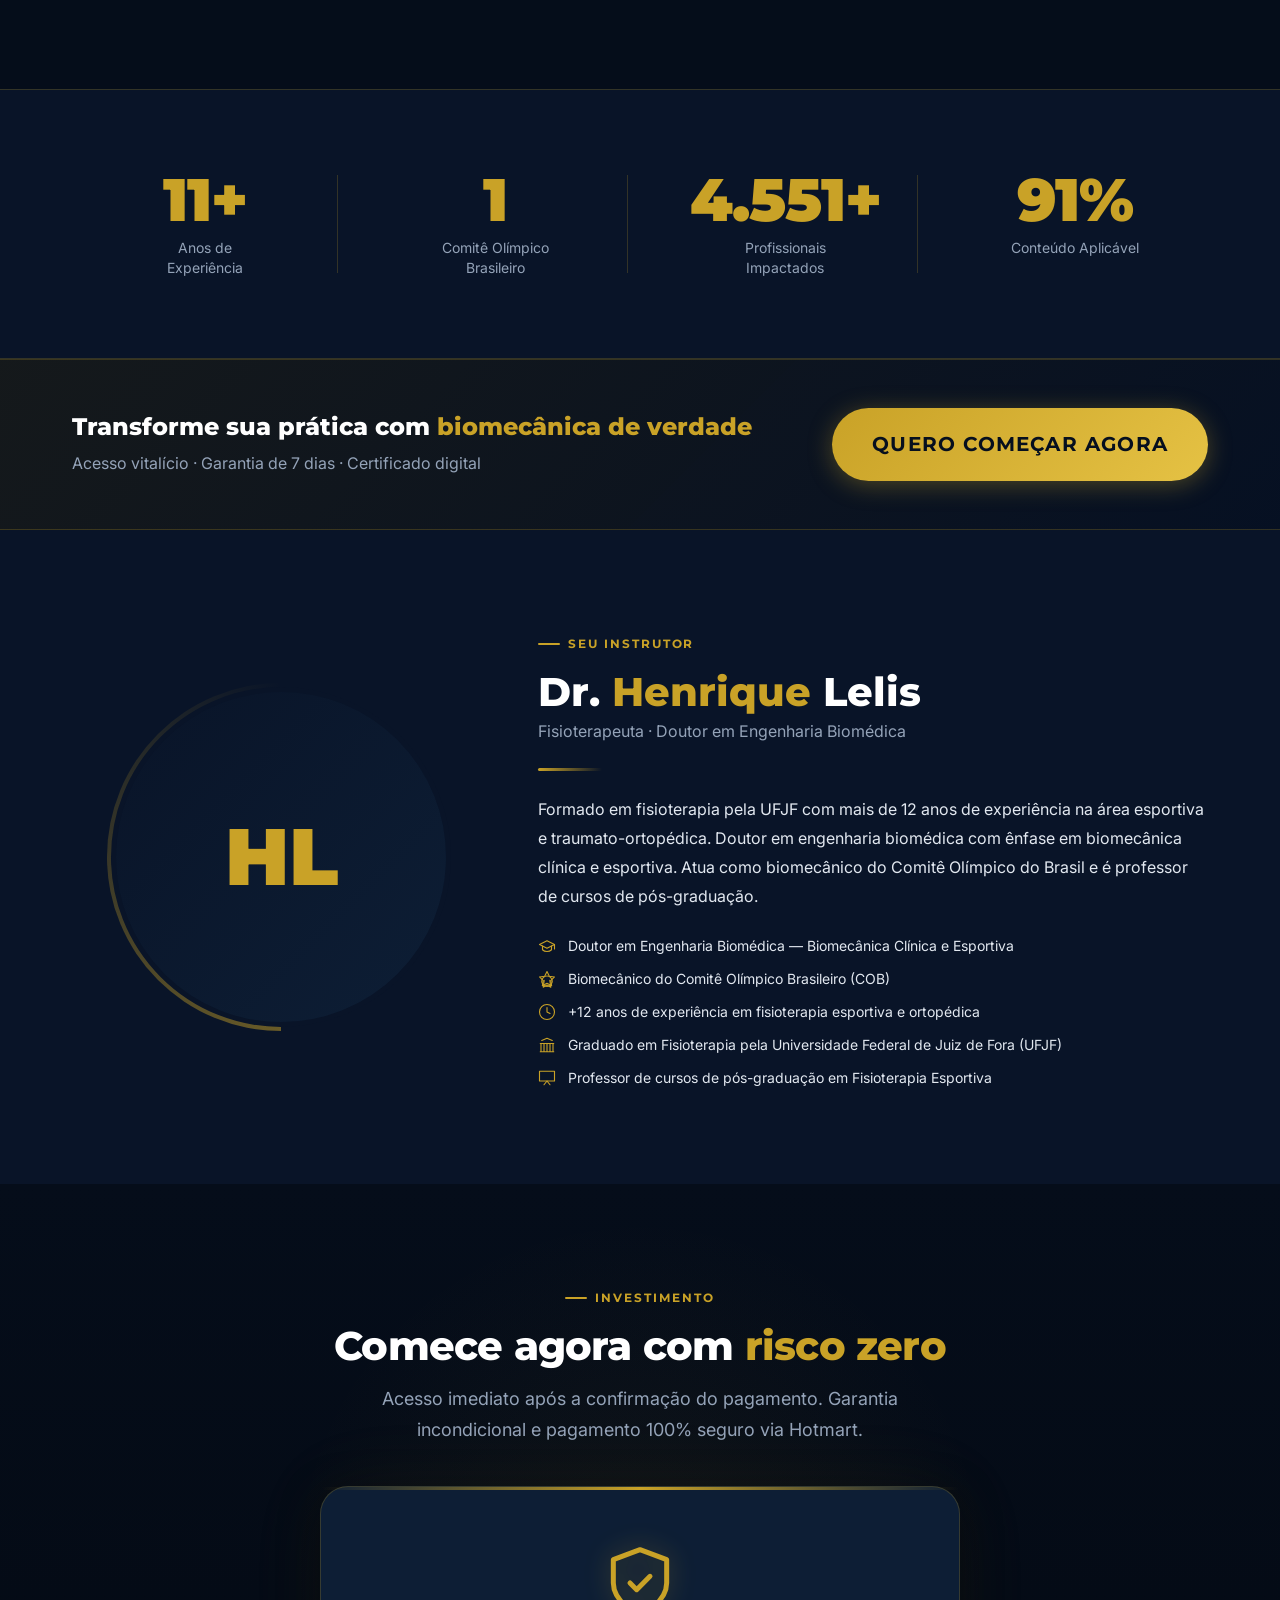
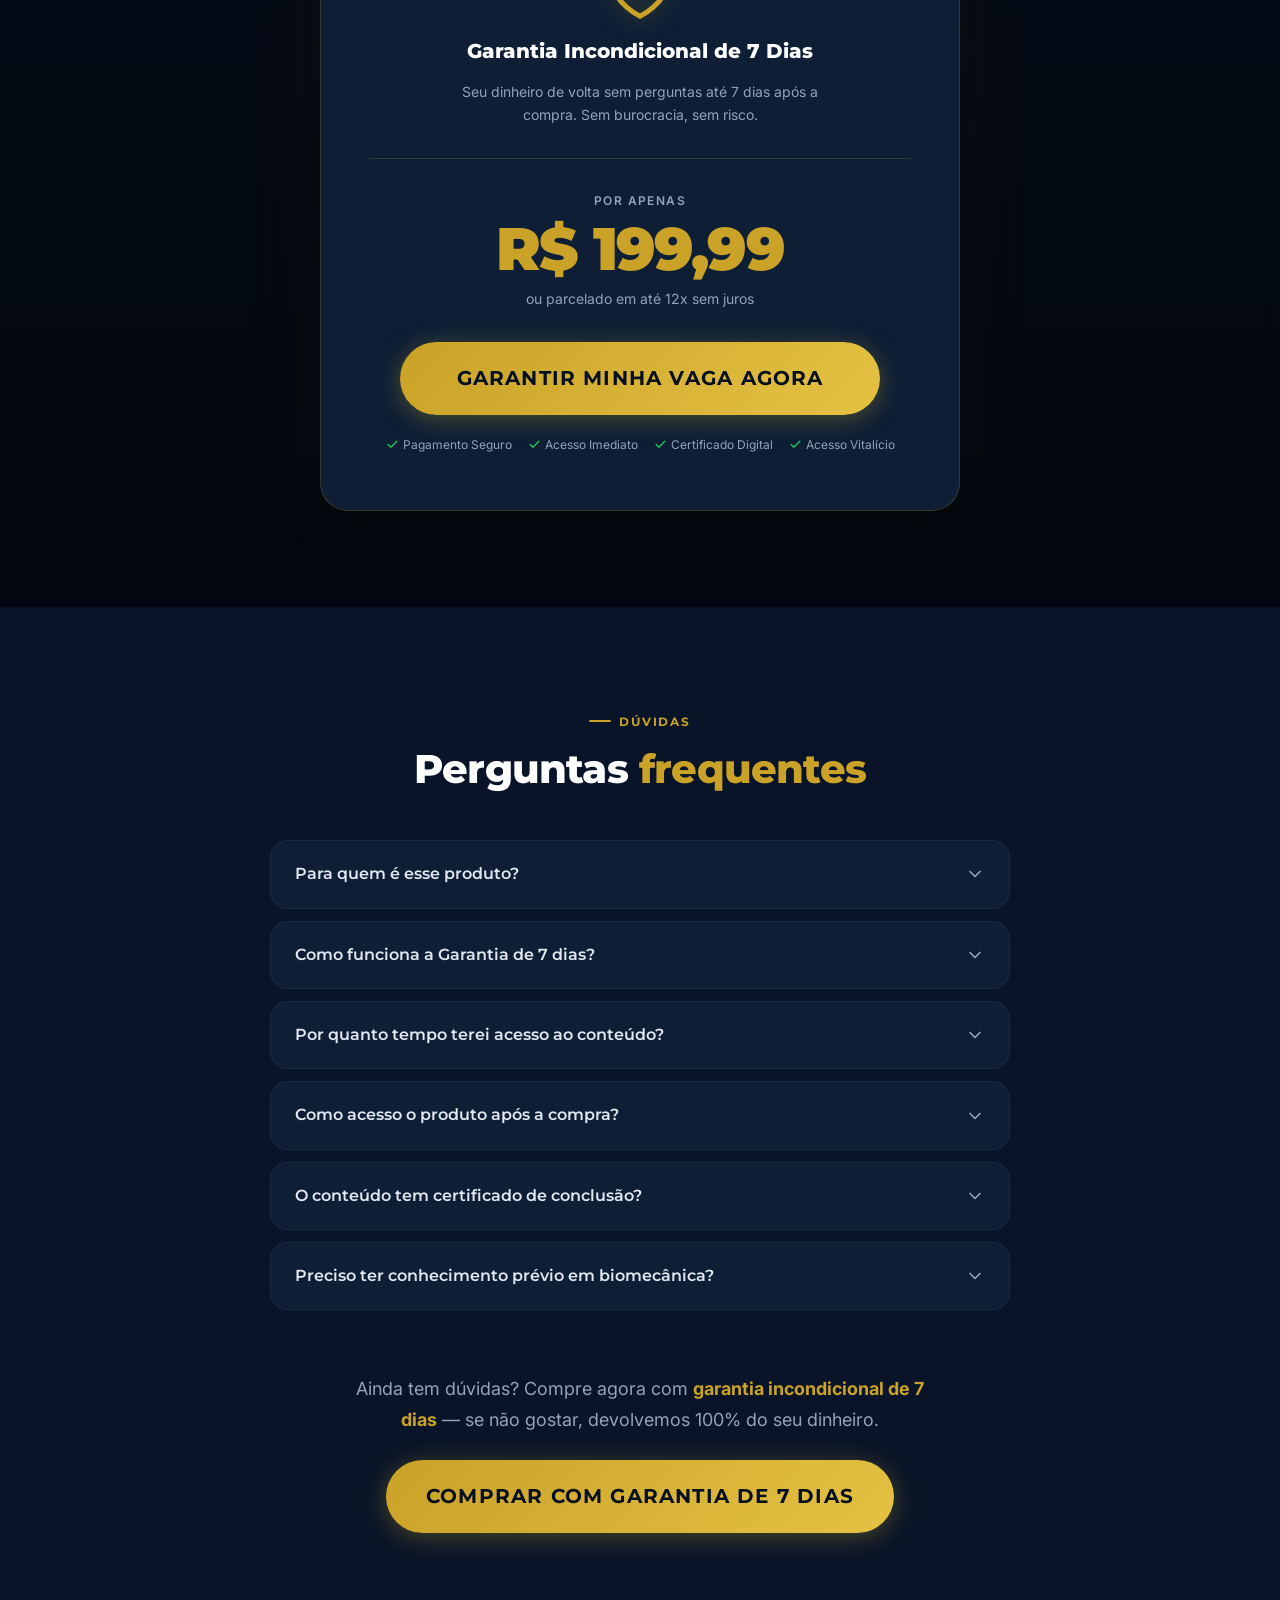
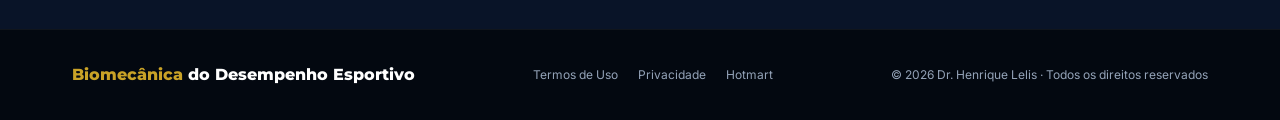
==== commit c9c2138e: "Update problem section copy" ====
--- a/index.html
+++ b/index.html
@@ -155,13 +155,15 @@
         <div class="pain-header text-center" data-reveal>
           <p class="section-label">O problema</p>
           <h2 id="pain-heading" class="pain-headline">
-            Você ainda analisa atletas<br />
-            <span>apenas no olho clínico?</span>
+            Você sente dificuldade de interpretar<br />
+            <span>e aplicar dados quantitativos à prática?</span>
           </h2>
           <p class="pain-sub">
-            O mercado esportivo evoluiu. Profissionais que não incorporam dados
-            e tecnologia à sua prática ficam para trás — e seus atletas pagam
-            o preço com desempenho abaixo do potencial e lesões evitáveis.
+            Muitos profissionais sabem que os dados podem elevar a qualidade da avaliação,
+            mas travam na hora de transformar números em condutas claras. Nesta aula,
+            você aprende a conectar tecnologia, raciocínio clínico e aplicação prática
+            para tomar decisões com mais segurança, diferenciar seu atendimento e entregar
+            resultados mais objetivos.
           </p>
         </div>
 
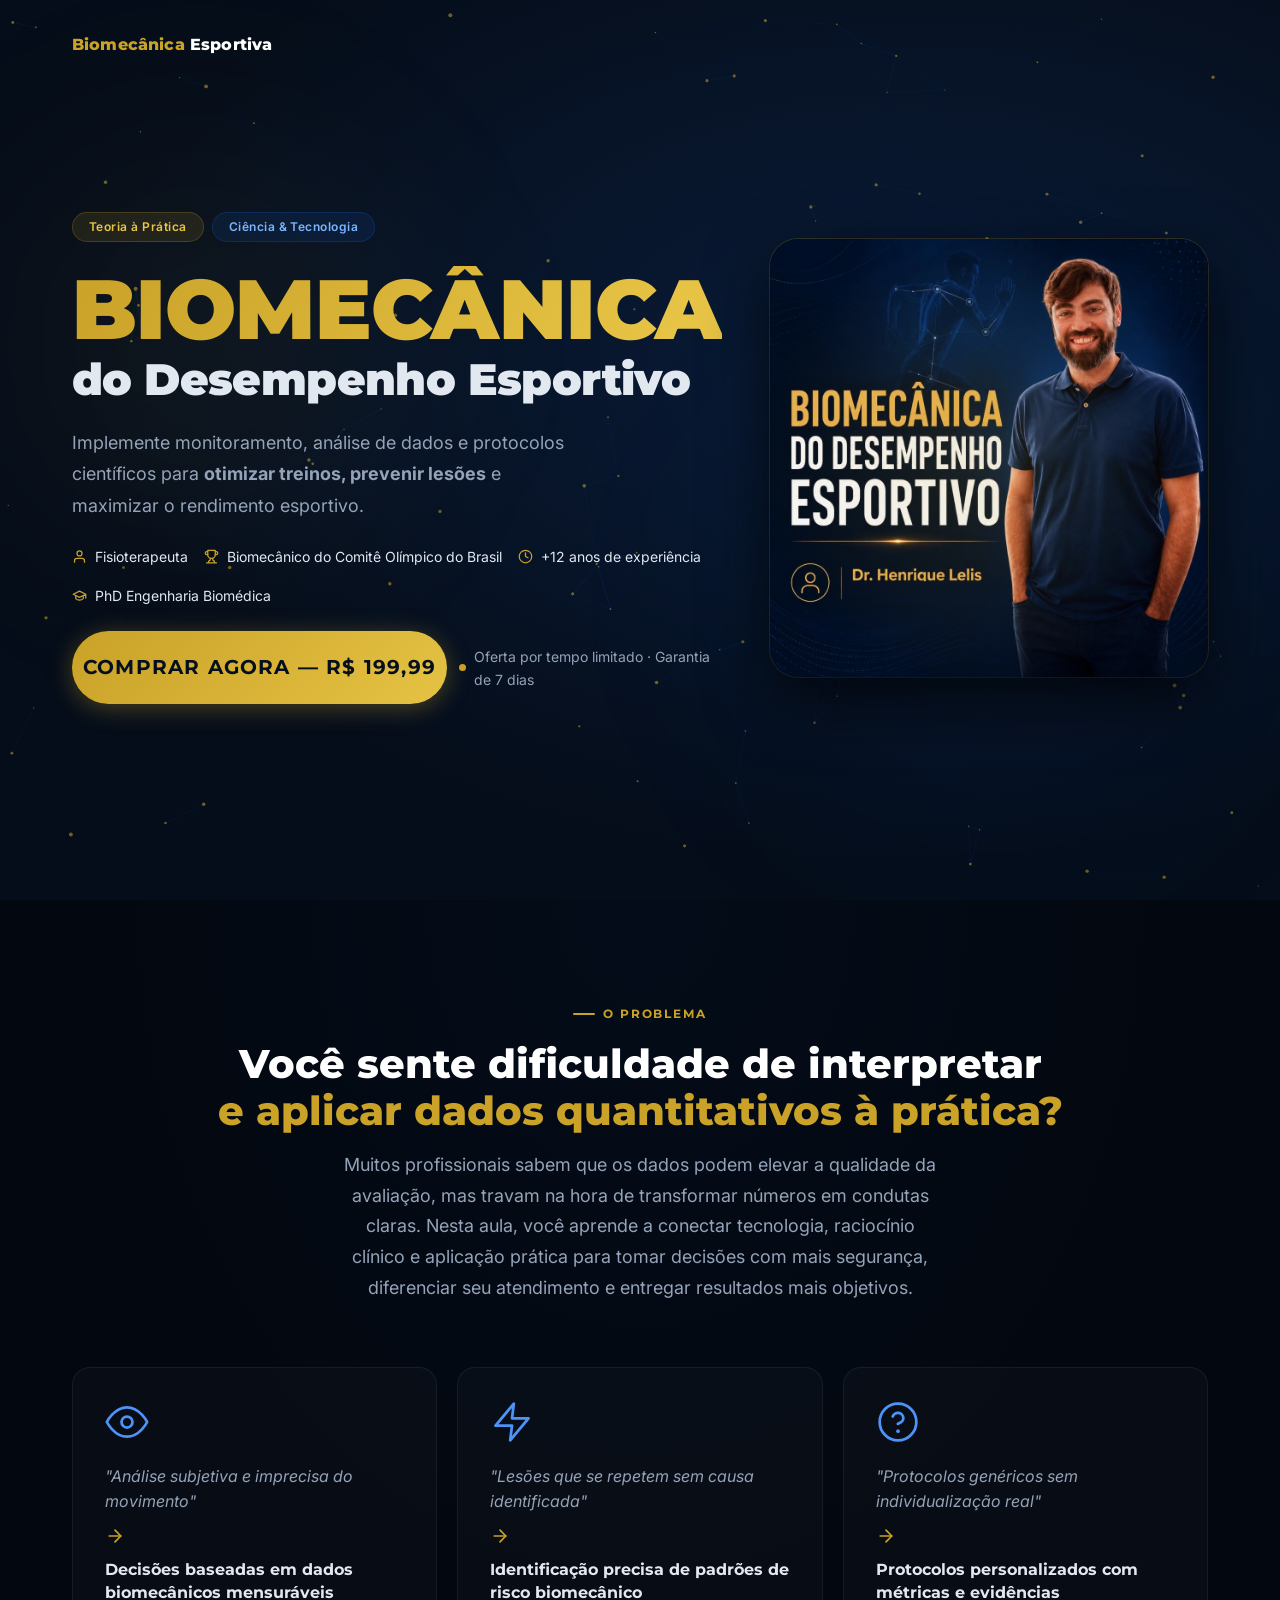
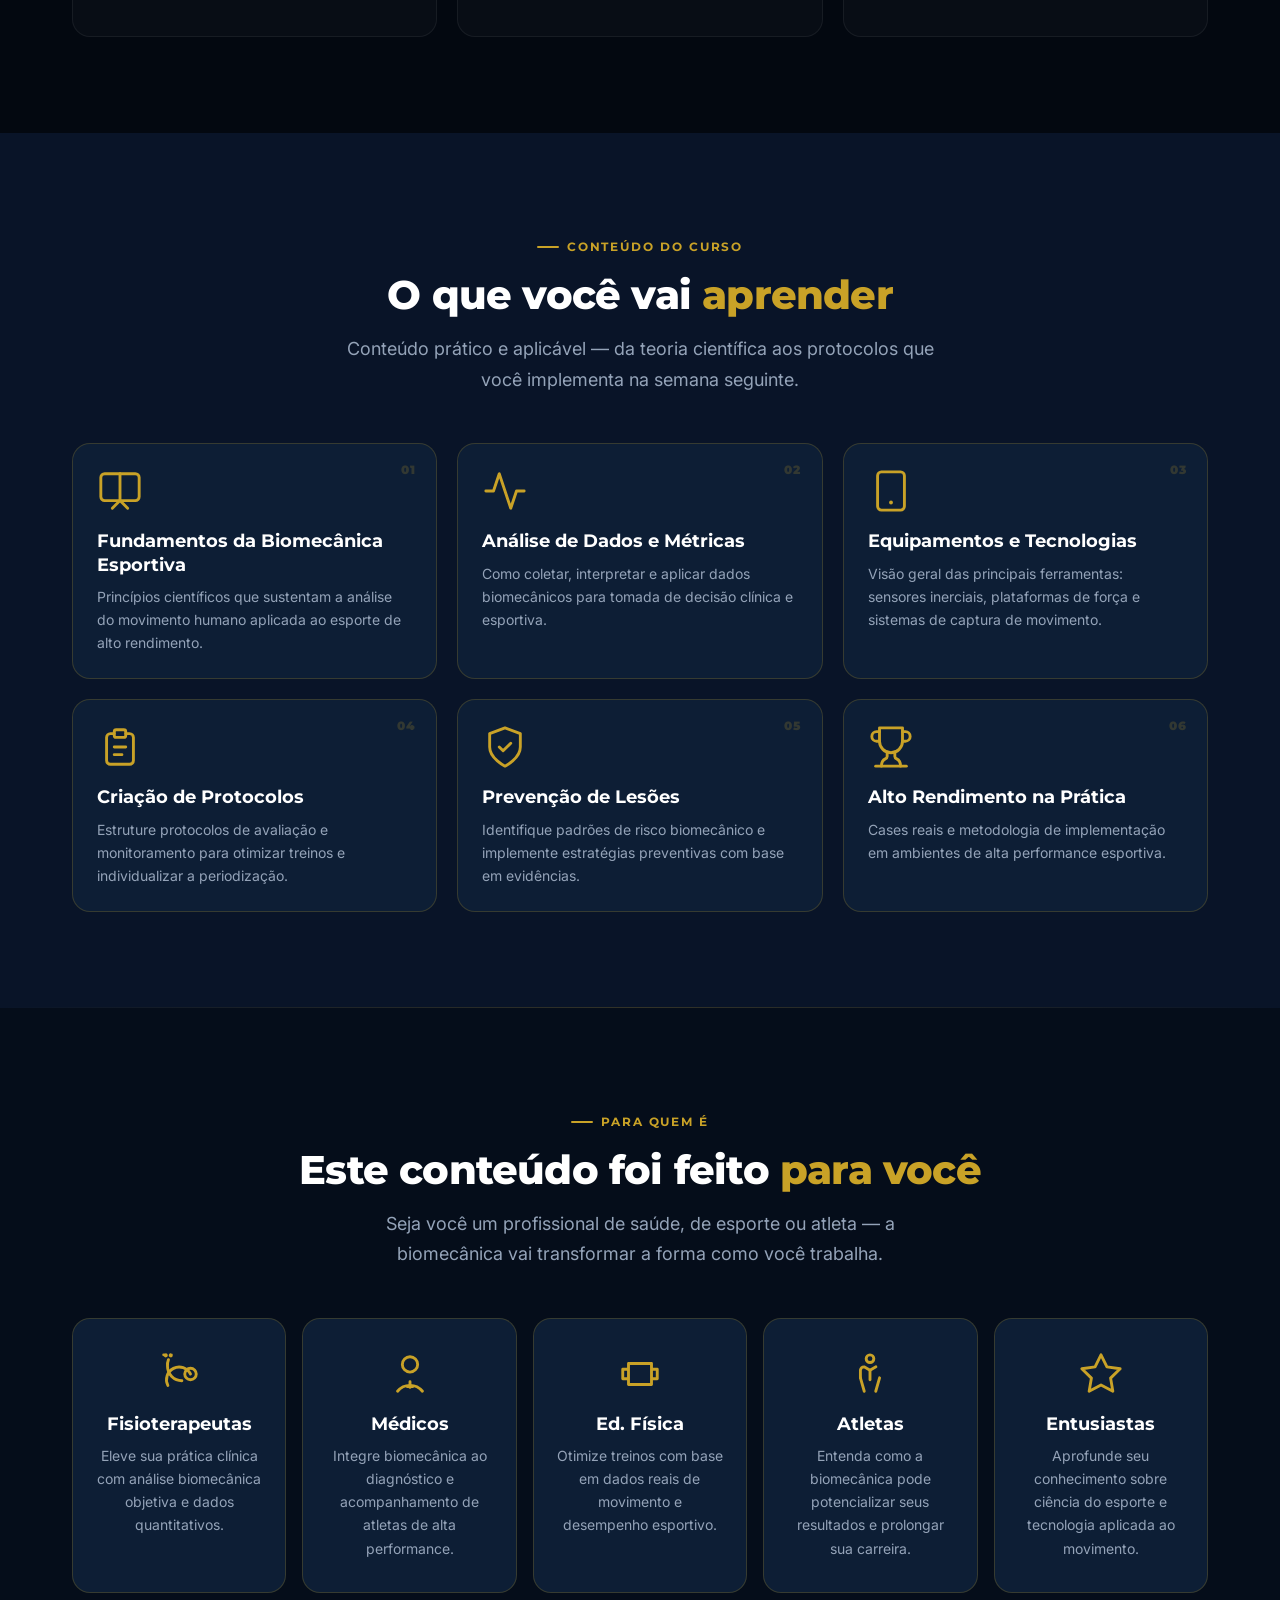
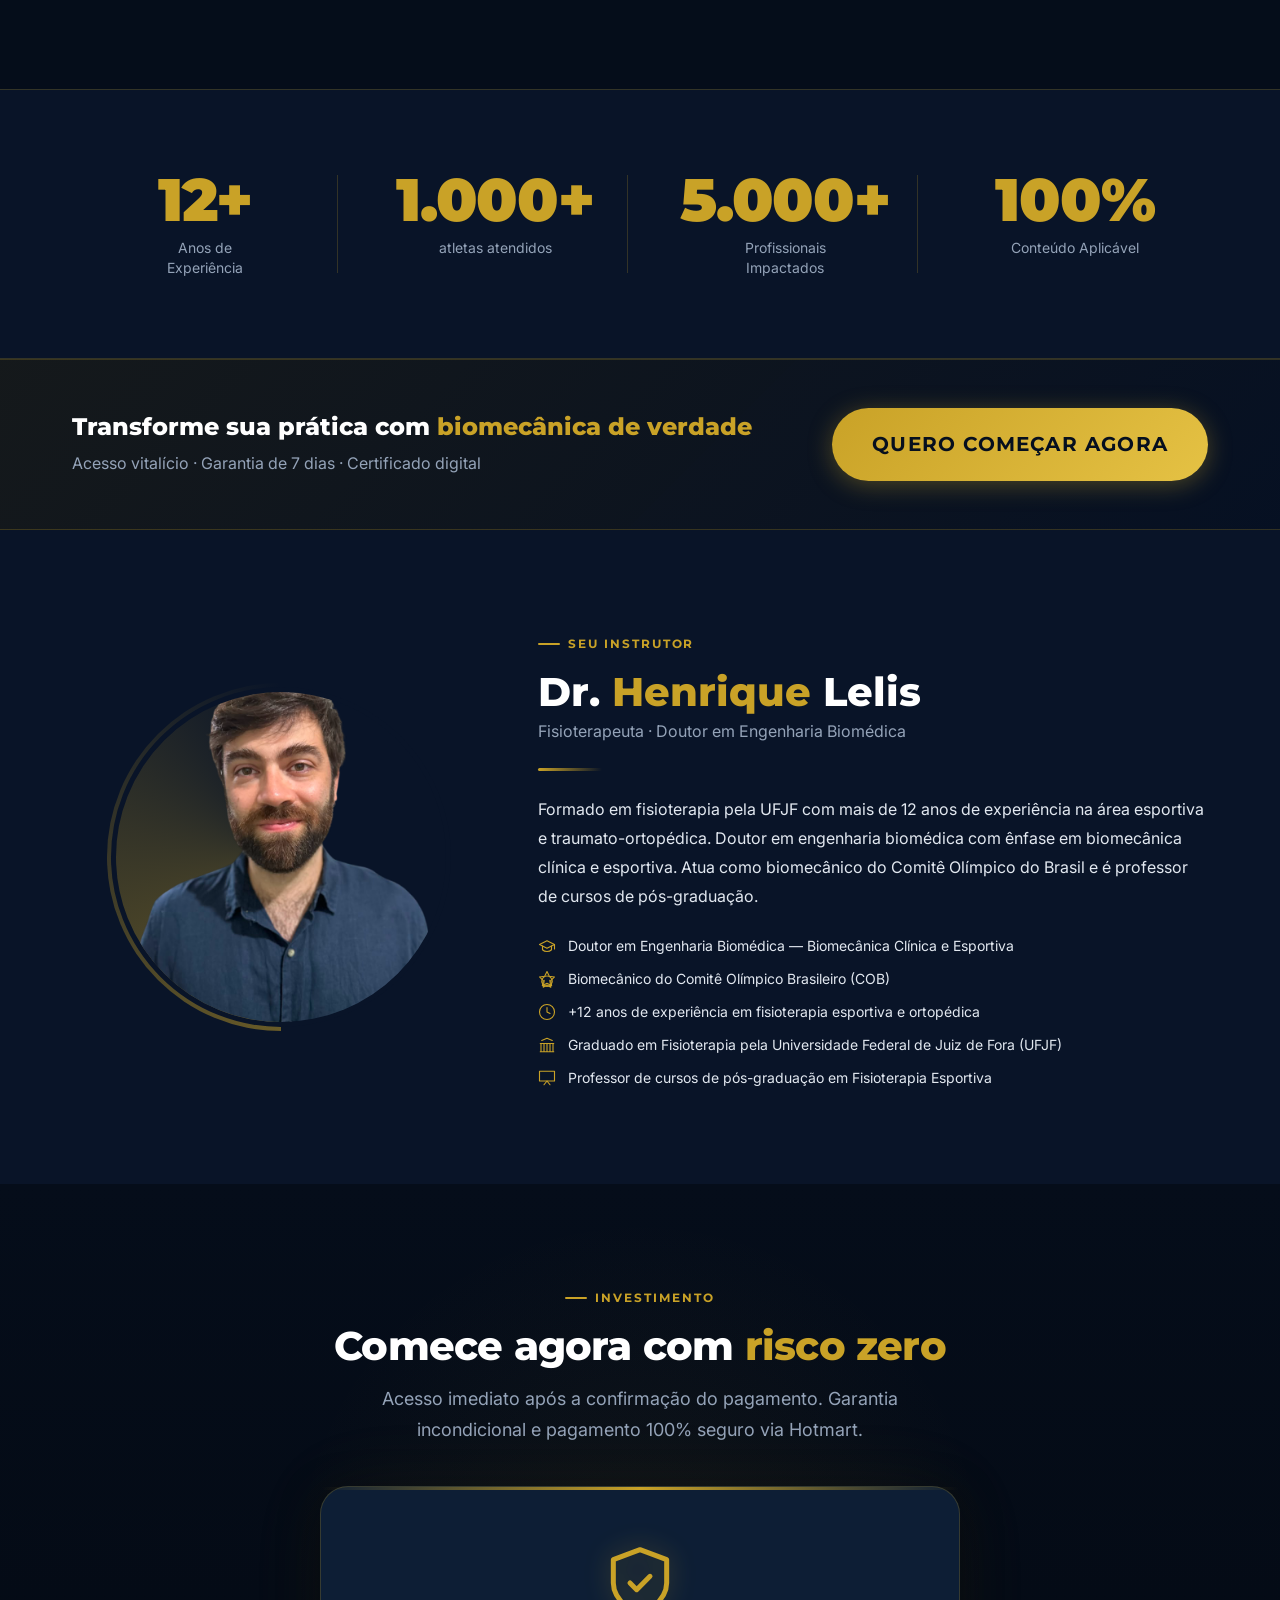
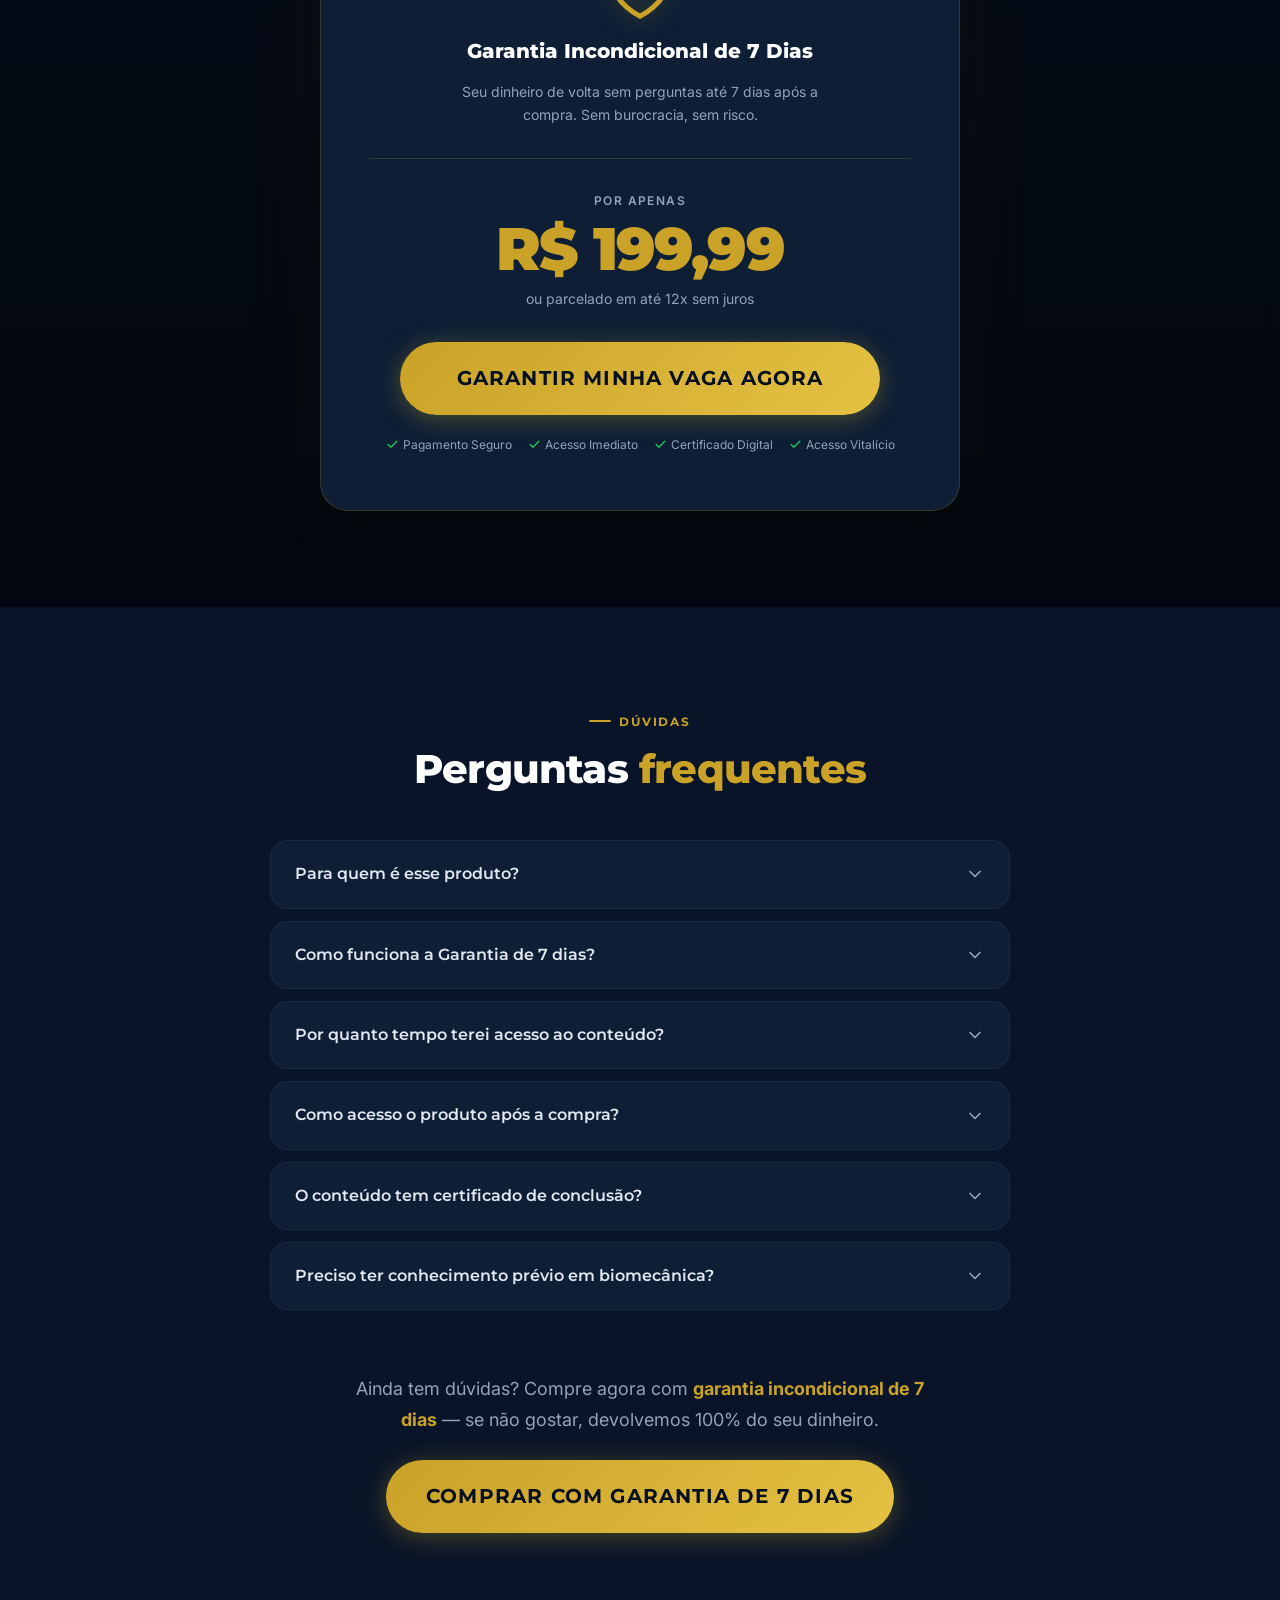
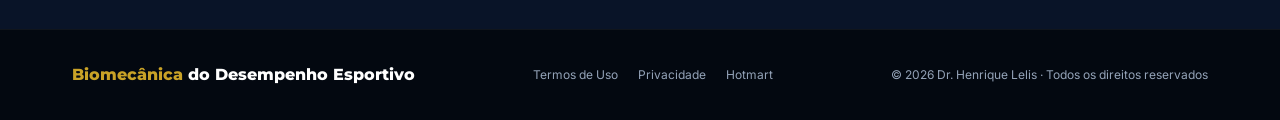
==== commit 195d9fae: "Add instructor photo" ====
--- a/index.html
+++ b/index.html
@@ -265,7 +265,7 @@
           <div class="author-img-wrapper">
             <div class="author-img-frame">
               <img
-                src="assets/author.jpg"
+                src="assets/author.png?v=20260616"
                 alt="Foto de Dr. Henrique Lelis — Fisioterapeuta e Biomecânico do COB"
                 class="author-photo"
                 loading="lazy"
